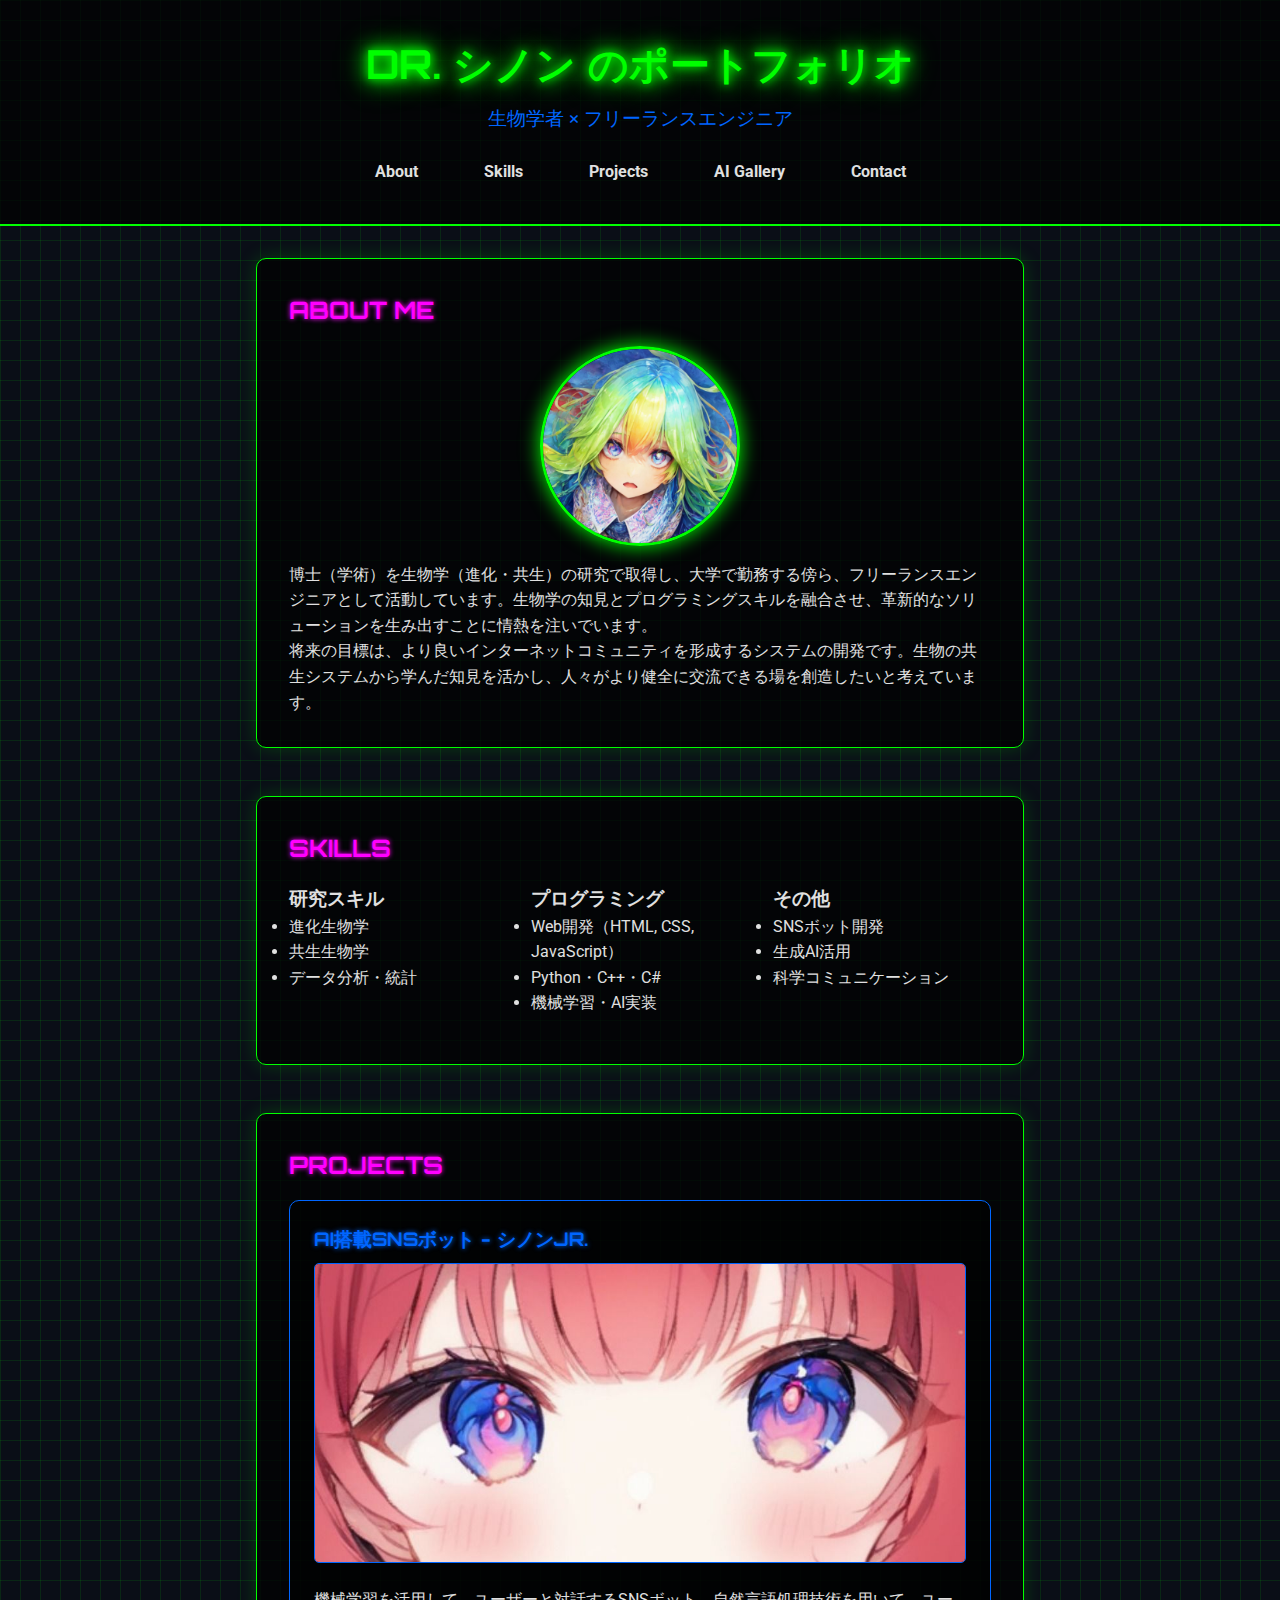
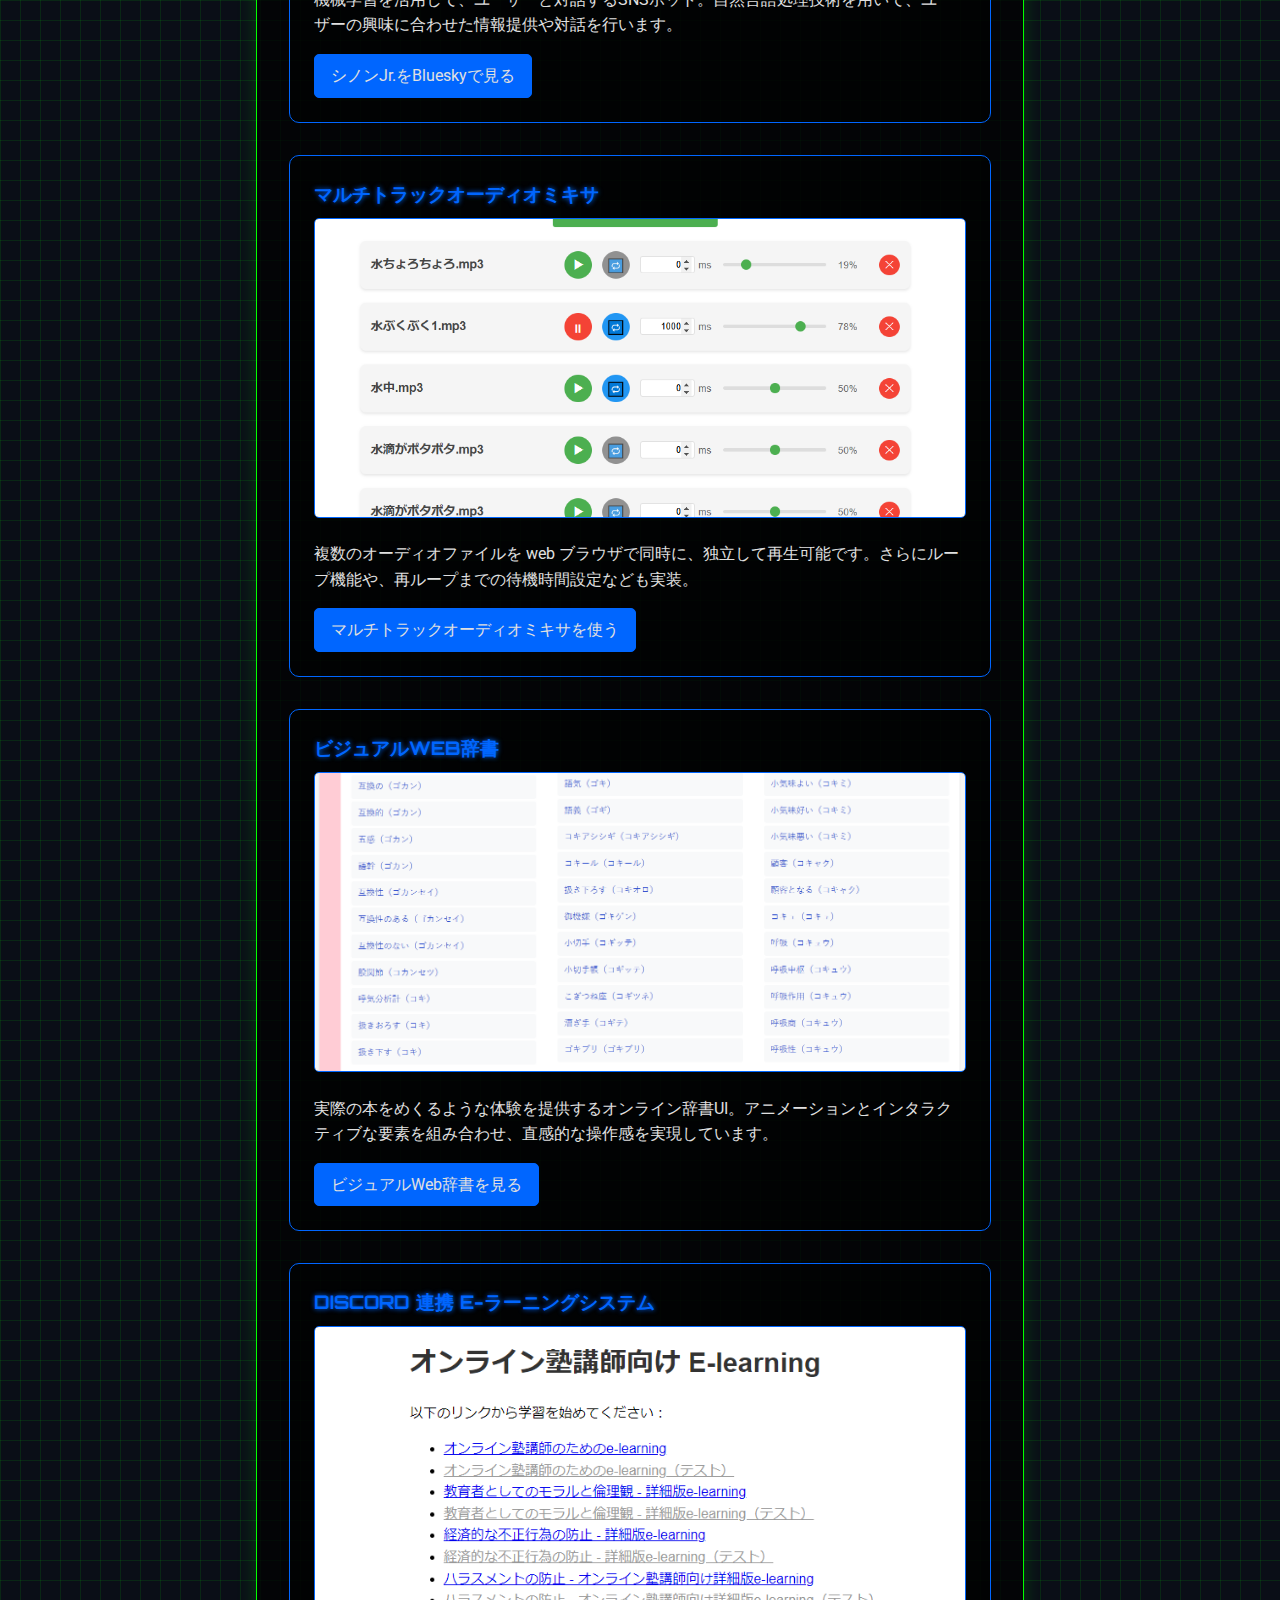
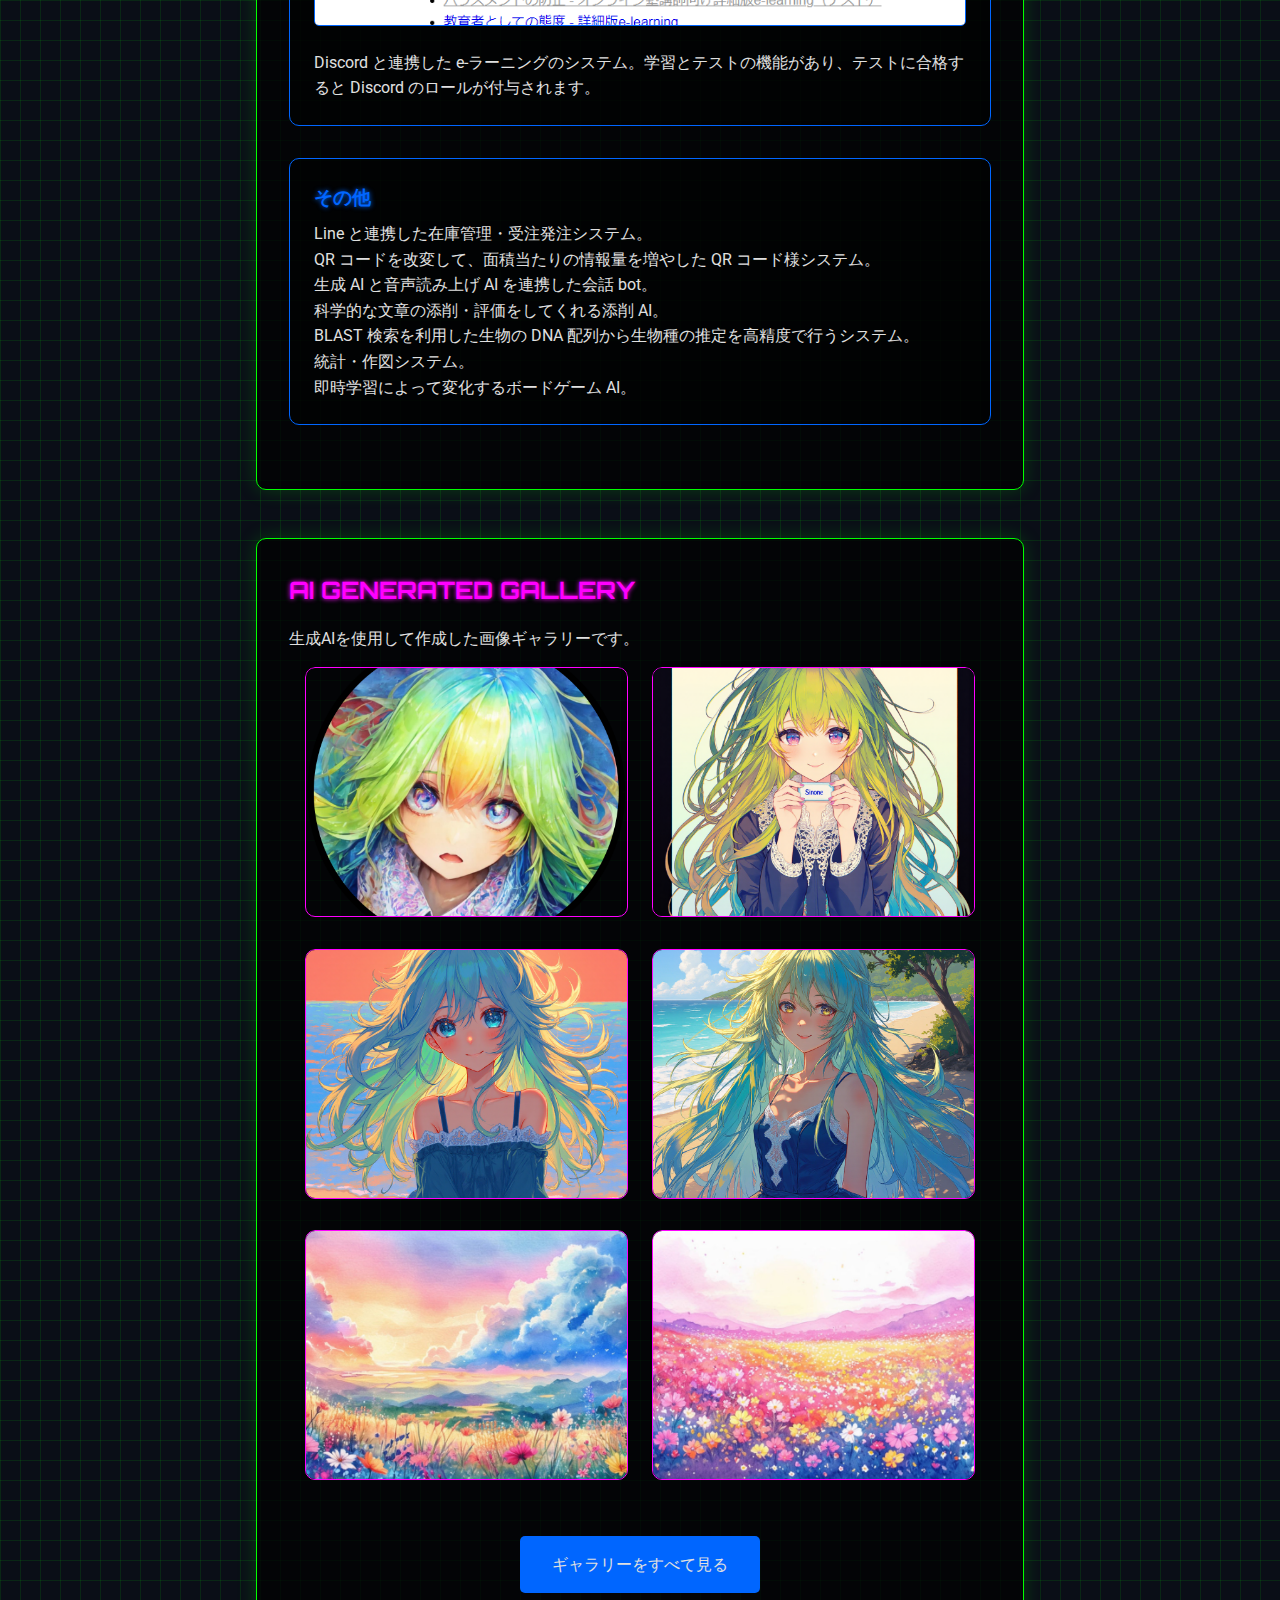
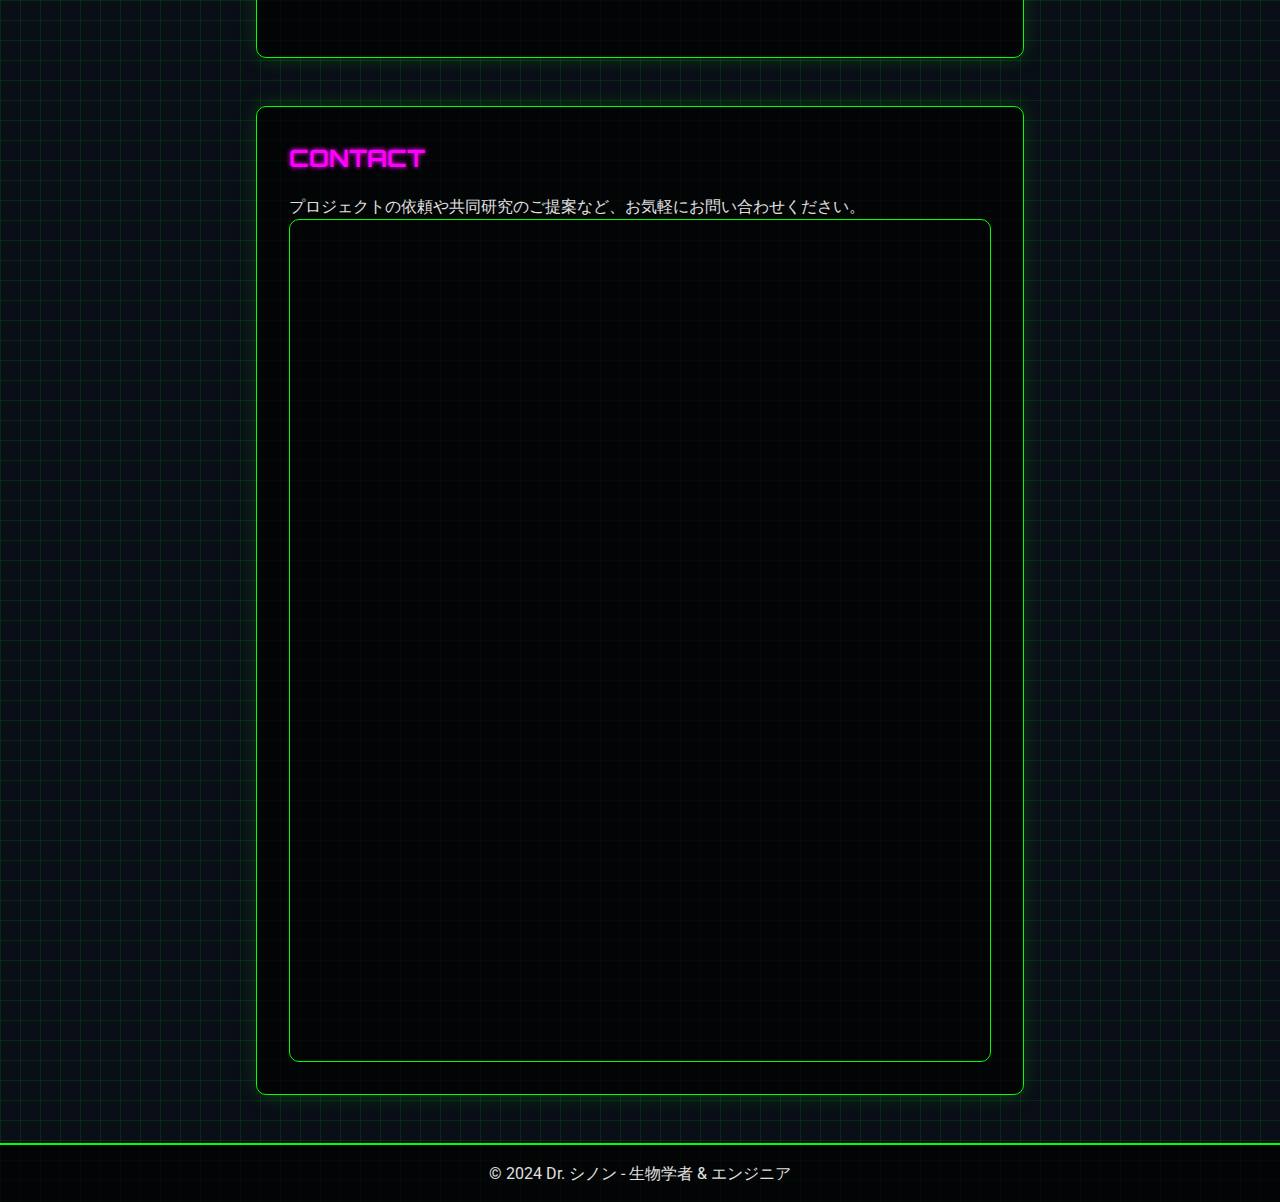
==== index.html @ cb5a3370 "renew" ====
<!DOCTYPE html>
<html lang="ja">
<head>
    <meta charset="UTF-8">
    <meta name="viewport" content="width=device-width, initial-scale=1.0">
    <title>ポートフォリオ</title>
    <link rel="stylesheet" href="styles.css">
    <link rel="stylesheet" href="gallery-styles.css">
</head>
<body>
    <!-- 言語切替ボタン -->
    <!-- <div class="language-switch">
        <button onclick="switchLanguage('ja')">日本語</button>
        <button onclick="switchLanguage('en')">English</button>
    </div> -->

    <div id="content">
        <!-- コンテンツはJavaScriptで動的に挿入されます -->
        Loading...
    </div>

    <script src="config.js"></script>
    <script src="template.js"></script>
    <script src="modal.js"></script>
    <script src="main.js"></script>
</body>
</html>
---- styles.css ----
@import url('https://fonts.googleapis.com/css2?family=Orbitron:wght@400;700&family=Roboto:wght@400;700&display=swap');

:root {
    --color-bg: #0a0e17;
    --color-primary: #00ff00;
    --color-secondary: #0066ff;
    --color-accent: #ff00ff;
    --color-hover: #ff6b6b;
    --color-text: #e0e0e0;
}

* {
    margin: 0;
    padding: 0;
    box-sizing: border-box;
}

body {
    font-family: 'Roboto', sans-serif;
    background-color: var(--color-bg);
    background-image: 
        linear-gradient(rgba(0, 255, 0, 0.1) 1px, transparent 1px),
        linear-gradient(90deg, rgba(0, 255, 0, 0.1) 1px, transparent 1px);
    background-size: 20px 20px;
    color: var(--color-text);
    line-height: 1.6;
}

header {
    background-color: rgba(0, 0, 0, 0.7);
    padding: 2rem 1rem;
    text-align: center;
    border-bottom: 2px solid var(--color-primary);
}

h1, h2, h3 {
    font-family: 'Orbitron', sans-serif;
    text-transform: uppercase;
}

h1 {
    font-size: 2.5rem;
    margin-bottom: 0.5rem;
    color: var(--color-primary);
    text-shadow: 0 0 10px var(--color-primary),
                 0 0 20px var(--color-primary),
                 0 0 30px var(--color-primary);
}

.subtitle {
    font-size: 1.2rem;
    margin-bottom: 1rem;
    color: var(--color-secondary);
}

nav ul {
    list-style-type: none;
    display: flex;
    justify-content: center;
    flex-wrap: wrap;
}

nav ul li {
    margin: 0.5rem 1rem;
}

nav ul li a {
    color: var(--color-text);
    text-decoration: none;
    font-weight: bold;
    transition: all 0.3s ease;
    padding: 0.5rem 1rem;
    border: 1px solid transparent;
}

nav ul li a:hover {
    color: var(--color-primary);
    border-color: var(--color-primary);
    box-shadow: 0 0 10px var(--color-primary);
}

main {
    max-width: 800px;
    margin: 2rem auto;
    padding: 0 1rem;
}

section {
    margin-bottom: 3rem;
    background-color: rgba(0, 0, 0, 0.7);
    padding: 2rem;
    border-radius: 10px;
    box-shadow: 0 0 20px rgba(0, 255, 0, 0.2);
    border: 1px solid var(--color-primary);
}

h2 {
    color: var(--color-accent);
    margin-bottom: 1rem;
    text-shadow: 0 0 5px var(--color-accent);
}

.profile-image {
    width: 200px;
    height: 200px;
    object-fit: cover;
    border-radius: 50%;
    margin: 0 auto 1rem;
    display: block;
    border: 3px solid var(--color-primary);
    box-shadow: 0 0 20px var(--color-primary);
}

.skills-container {
    display: flex;
    justify-content: space-between;
    flex-wrap: wrap;
}

.skill-category {
    flex-basis: calc(33.333% - 1rem);
    margin-bottom: 1rem;
}

.project {
    margin-bottom: 2rem;
    background-color: rgba(0, 0, 0, 0.5);
    padding: 1.5rem;
    border-radius: 10px;
    transition: all 0.3s ease;
    border: 1px solid var(--color-secondary);
}

.project:hover {
    transform: translateY(-5px);
    box-shadow: 0 5px 15px rgba(0, 102, 255, 0.3);
}

.project-image {
    width: 100%;
    max-height: 300px;
    object-fit: cover;
    border-radius: 5px;
    margin-bottom: 1rem;
    border: 1px solid var(--color-secondary);
}

.project h3 {
    color: var(--color-secondary);
    margin-bottom: 0.5rem;
    text-shadow: 0 0 5px var(--color-secondary);
}

.project-link {
    display: inline-block;
    margin-top: 1rem;
    padding: 0.5rem 1rem;
    background-color: var(--color-secondary);
    color: var(--color-text);
    text-decoration: none;
    border-radius: 5px;
    transition: all 0.3s ease;
    border: 1px solid var(--color-secondary);
}

.project-link:hover {
    background-color: transparent;
    color: var(--color-secondary);
    box-shadow: 0 0 10px var(--color-secondary);
}

.gallery {
    display: grid;
    grid-template-columns: repeat(auto-fit, minmax(200px, 1fr));
    gap: 1rem;
}

.gallery img {
    width: 100%;
    height: 200px;
    object-fit: cover;
    border-radius: 5px;
    border: 1px solid var(--color-accent);
    transition: all 0.3s ease;
}

.gallery img:hover {
    transform: scale(1.05);
    box-shadow: 0 0 15px var(--color-accent);
}

input, textarea {
    margin-bottom: 1rem;
    padding: 0.5rem;
    background-color: rgba(255, 255, 255, 0.1);
    border: 1px solid var(--color-primary);
    border-radius: 5px;
    color: var(--color-text);
}

button {
    background-color: var(--color-primary);
    color: var(--color-bg);
    padding: 0.5rem 1rem;
    border: none;
    border-radius: 5px;
    cursor: pointer;
    transition: all 0.3s ease;
    font-weight: bold;
}

button:hover {
    background-color: transparent;
    color: var(--color-primary);
    box-shadow: 0 0 10px var(--color-primary);
    border: 1px solid var(--color-primary);
}

footer {
    text-align: center;
    padding: 1rem;
    background-color: rgba(0, 0, 0, 0.7);
    border-top: 2px solid var(--color-primary);
}

@media (max-width: 768px) {
    .skills-container {
        flex-direction: column;
    }

    .skill-category {
        flex-basis: 100%;
    }
}

.google-form-container {
    position: relative;
    width: 100%;
    height: 0;
    padding-bottom: 120%;
    overflow: hidden;
}

.google-form-container iframe {
    position: absolute;
    top: 0;
    left: 0;
    width: 100%;
    height: 100%;
    border: 1px solid var(--color-primary);
    border-radius: 10px;
}

@media (max-width: 640px) {
    .google-form-container {
        padding-bottom: 150%;
    }
}
---- gallery-styles.css ----
/* モーダル関連のスタイル */
.modal {
    display: none;
    position: fixed;
    top: 0;
    left: 0;
    width: 100%;
    height: 100%;
    background-color: rgba(0, 0, 0, 0.9);
    z-index: 1000;
    overflow: auto;
}

.modal-content {
    position: relative;
    margin: auto;
    padding: 20px;
    max-width: 90%;
    max-height: 90vh;
    text-align: center;
}

.modal img {
    max-width: 100%;
    max-height: 80vh;
    object-fit: contain;
    border: 2px solid var(--color-primary);
    box-shadow: 0 0 20px var(--color-primary);
}

.close-modal {
    position: absolute;
    top: 15px;
    right: 35px;
    color: var(--color-text);
    font-size: 40px;
    font-weight: bold;
    cursor: pointer;
}

.download-btn {
    display: inline-block;
    margin-top: 1rem;
    padding: 0.5rem 1rem;
    background-color: var(--color-primary);
    color: var(--color-bg);
    text-decoration: none;
    border-radius: 5px;
    cursor: pointer;
    transition: all 0.3s ease;
}

.download-btn:hover {
    background-color: transparent;
    color: var(--color-primary);
    box-shadow: 0 0 10px var(--color-primary);
    border: 1px solid var(--color-primary);
}

/* ギャラリーグリッドの改善 */
.gallery {
    display: grid;
    grid-template-columns: repeat(auto-fill, minmax(250px, 1fr));
    gap: 1.5rem;
    padding: 1rem;
}

.gallery-item {
    position: relative;
    cursor: pointer;
    overflow: hidden;
    border-radius: 10px;
    transition: all 0.3s ease;
}

.gallery-item img {
    width: 100%;
    height: 250px;
    object-fit: cover;
    border-radius: 10px;
    transition: transform 0.3s ease;
}

.gallery-item:hover img {
    transform: scale(1.05);
}

.gallery-item .overlay {
    position: absolute;
    bottom: 0;
    left: 0;
    right: 0;
    background: rgba(0, 0, 0, 0.7);
    padding: 1rem;
    opacity: 0;
    transition: opacity 0.3s ease;
}

.gallery-item:hover .overlay {
    opacity: 1;
}

.view-all-btn {
    display: block;
    width: fit-content;
    margin: 2rem auto;
    padding: 1rem 2rem;
    background-color: var(--color-secondary);
    color: var(--color-text);
    text-decoration: none;
    border-radius: 5px;
    transition: all 0.3s ease;
}

.view-all-btn:hover {
    background-color: transparent;
    color: var(--color-secondary);
    box-shadow: 0 0 10px var(--color-secondary);
    border: 1px solid var(--color-secondary);
}
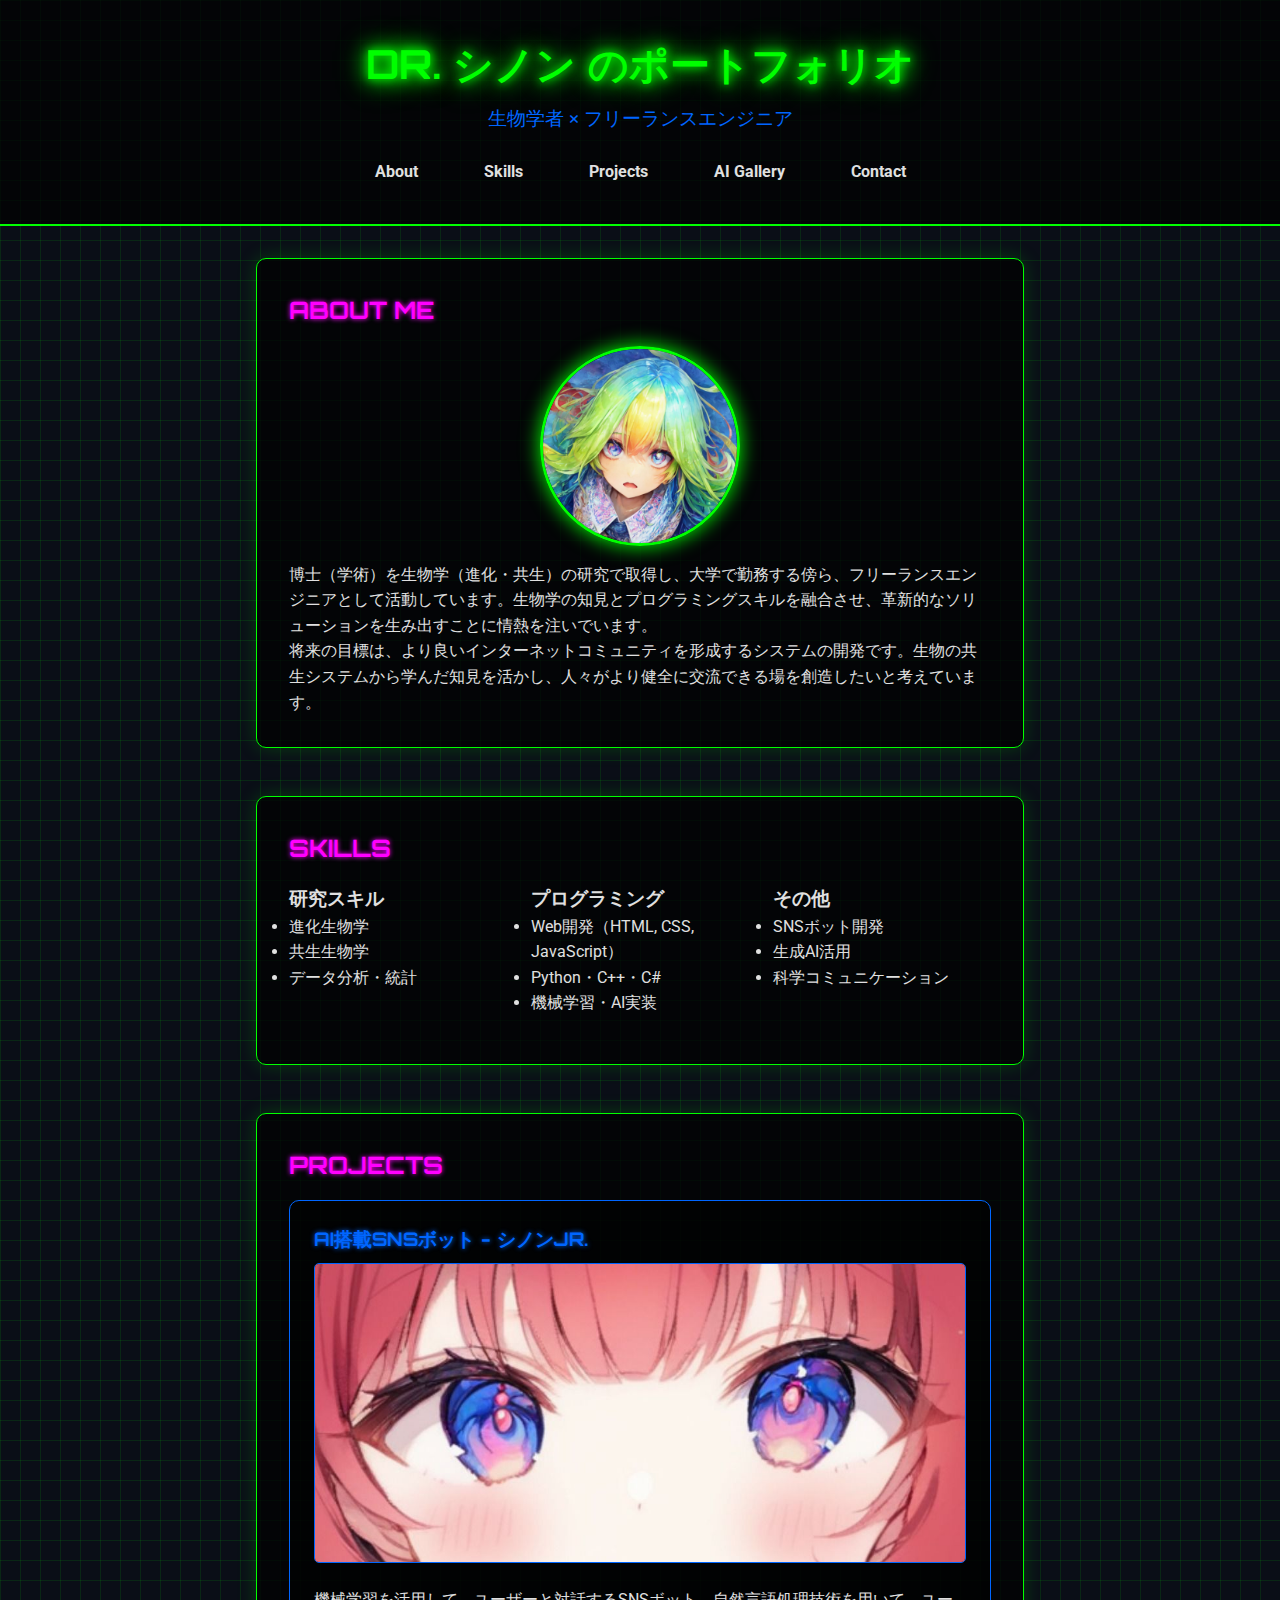
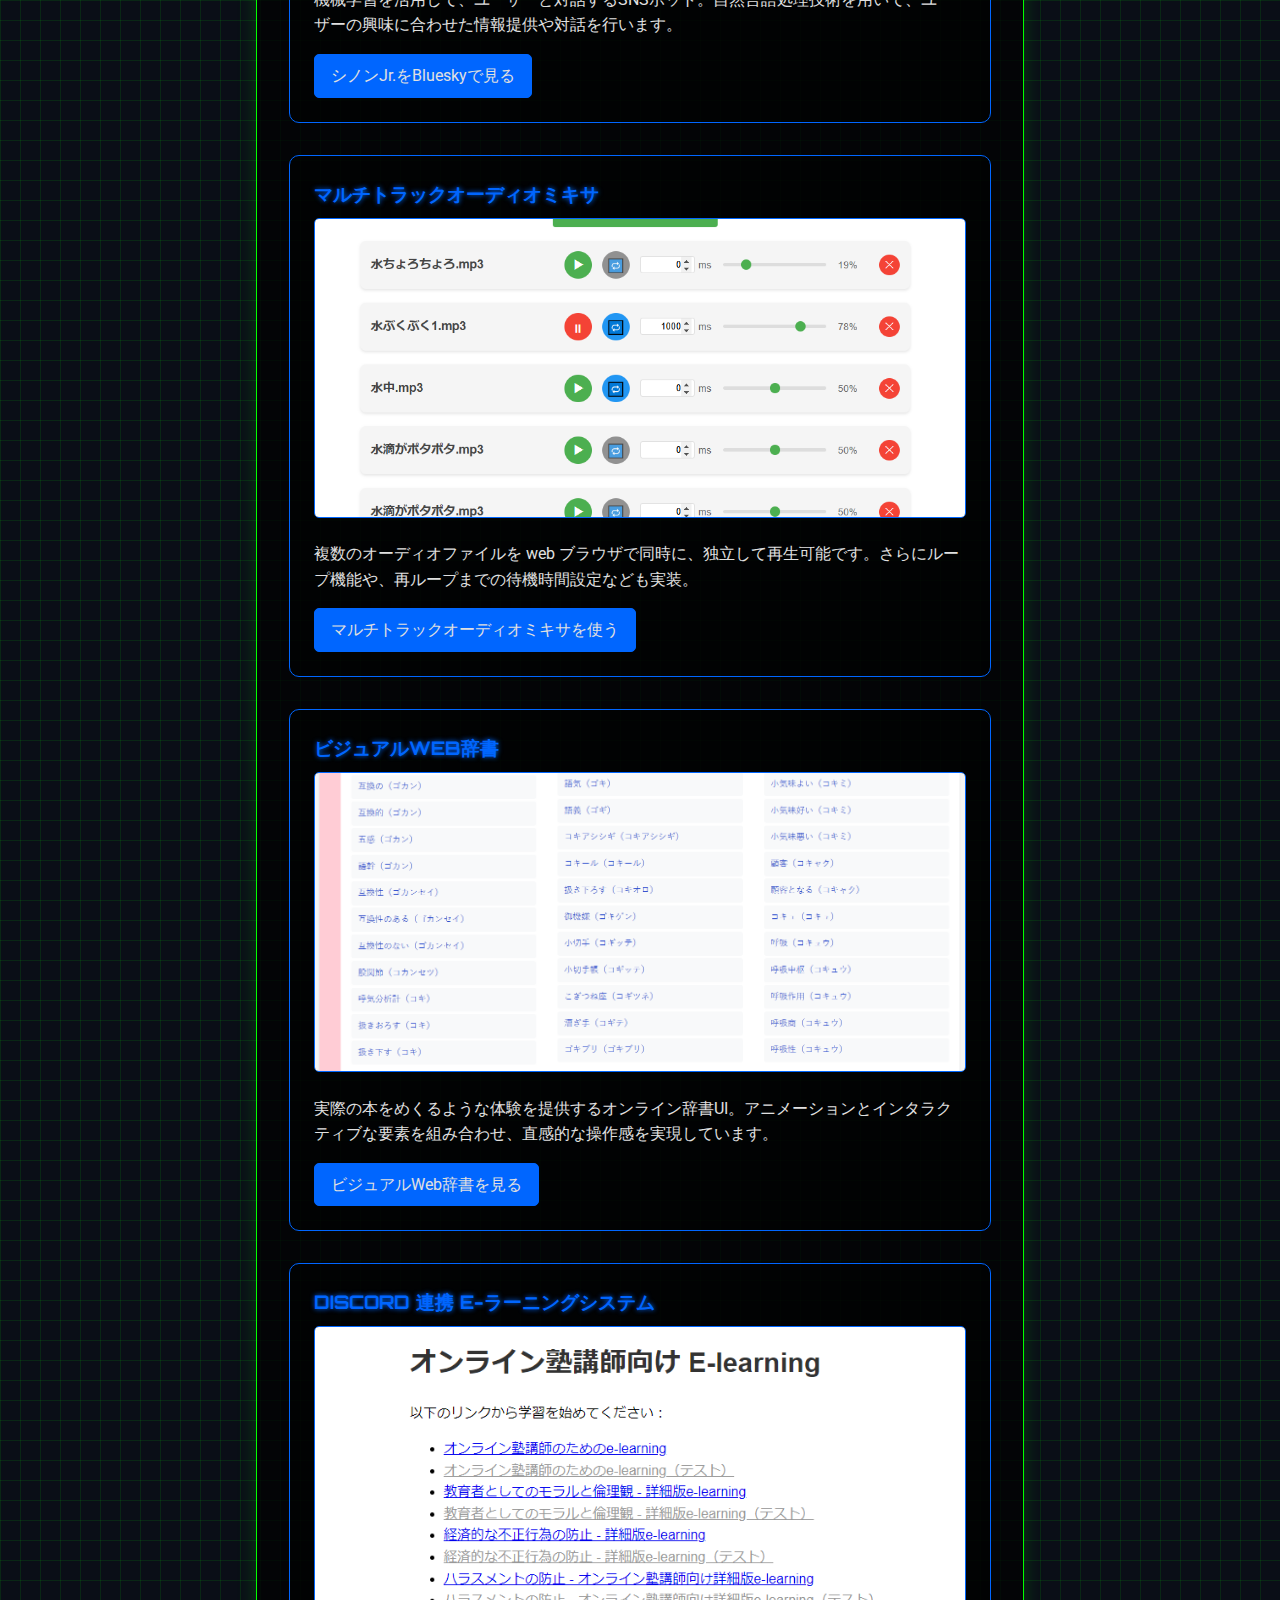
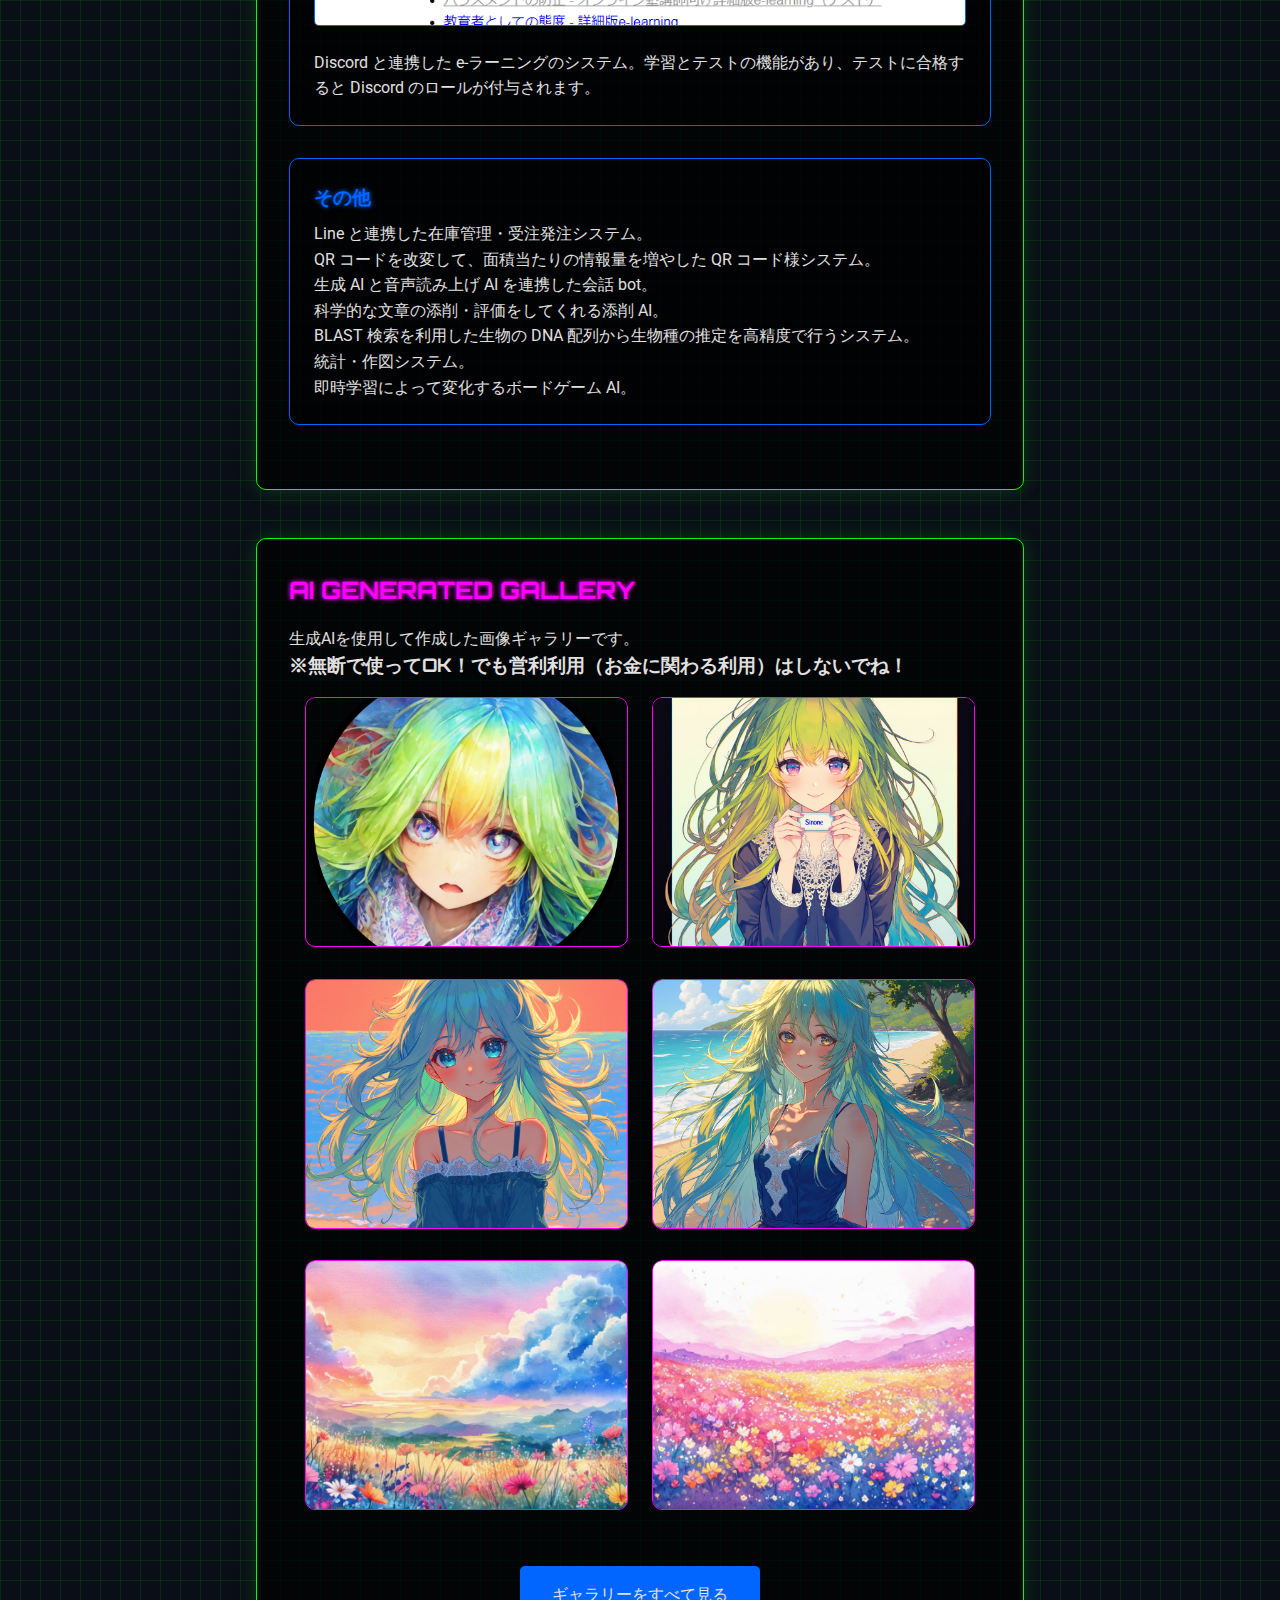
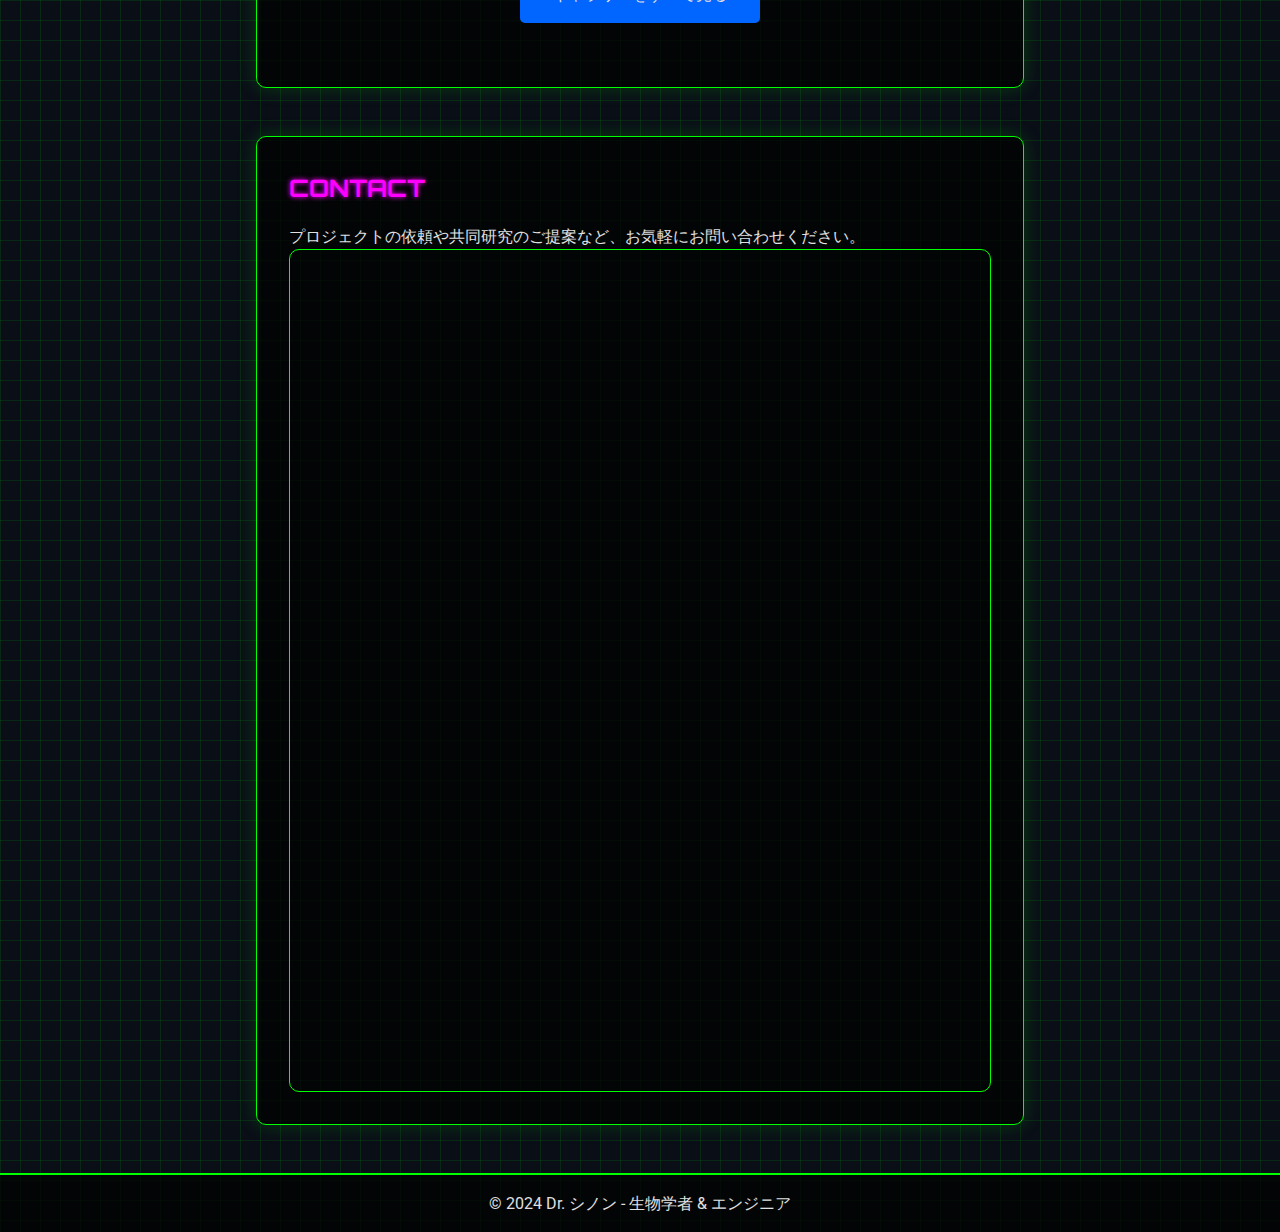
==== commit 5544de6b: "seo" ====
--- a/index.html
+++ b/index.html
@@ -3,6 +3,9 @@
 <head>
     <meta charset="UTF-8">
     <meta name="viewport" content="width=device-width, initial-scale=1.0">
+    <meta name="description" content="ポートフォリオサイト。これまでの実績やプロジェクトを紹介しています。">
+    <meta name="keywords" content="ポートフォリオ, 実績, プロジェクト, ウェブ開発, デザイン">
+    <meta name="author" content="sinone">
     <title>ポートフォリオ</title>
     <link rel="stylesheet" href="styles.css">
     <link rel="stylesheet" href="gallery-styles.css">
@@ -23,5 +26,23 @@
     <script src="template.js"></script>
     <script src="modal.js"></script>
     <script src="main.js"></script>
+    <script type="application/ld+json">
+        {
+          "@context": "https://schema.org",
+          "@type": "Person",
+          "name": "sinone",
+          "url": "https://sinone-0801.github.io/sinone-portfolio/",
+          "sameAs": [
+            "https://x.com/happy_sinone",
+            "https://bsky.app/profile/sinone.bsky.social",
+            "https://bsky.app/profile/sinone-jr.bsky.social",
+            "https://github.com/sinone-0801",
+            "https://sinone-0801.github.io/visual-web-dictionary/dictionary.html",
+            "https://sinone-0801.github.io/multi_track_player/"
+          ],
+          "jobTitle": "Web Developer",
+          "description": "ポートフォリオサイト。これまでの実績やプロジェクトを紹介しています。"
+        }
+    </script>
 </body>
 </html>--- a/gallery-styles.css
+++ b/gallery-styles.css
@@ -117,4 +117,46 @@
     color: var(--color-secondary);
     box-shadow: 0 0 10px var(--color-secondary);
     border: 1px solid var(--color-secondary);
+}
+
+/* ローディングプレースホルダー */
+.loading-placeholder {
+    position: absolute;
+    top: 0;
+    left: 0;
+    width: 100%;
+    height: 100%;
+    background: linear-gradient(90deg, #1a1a1a 25%, #2a2a2a 50%, #1a1a1a 75%);
+    background-size: 200% 100%;
+    animation: loading 1.5s infinite;
+}
+
+@keyframes loading {
+    0% { background-position: 200% 0; }
+    100% { background-position: -200% 0; }
+}
+
+/* 無限スクロール用のセンチネル */
+#sentinel {
+    width: 100%;
+    height: 20px;
+    margin-bottom: 20px;
+}
+
+/* スクロールバーのカスタマイズ */
+::-webkit-scrollbar {
+    width: 10px;
+}
+
+::-webkit-scrollbar-track {
+    background: var(--color-bg);
+}
+
+::-webkit-scrollbar-thumb {
+    background: var(--color-primary);
+    border-radius: 5px;
+}
+
+::-webkit-scrollbar-thumb:hover {
+    background: var(--color-hover);
 }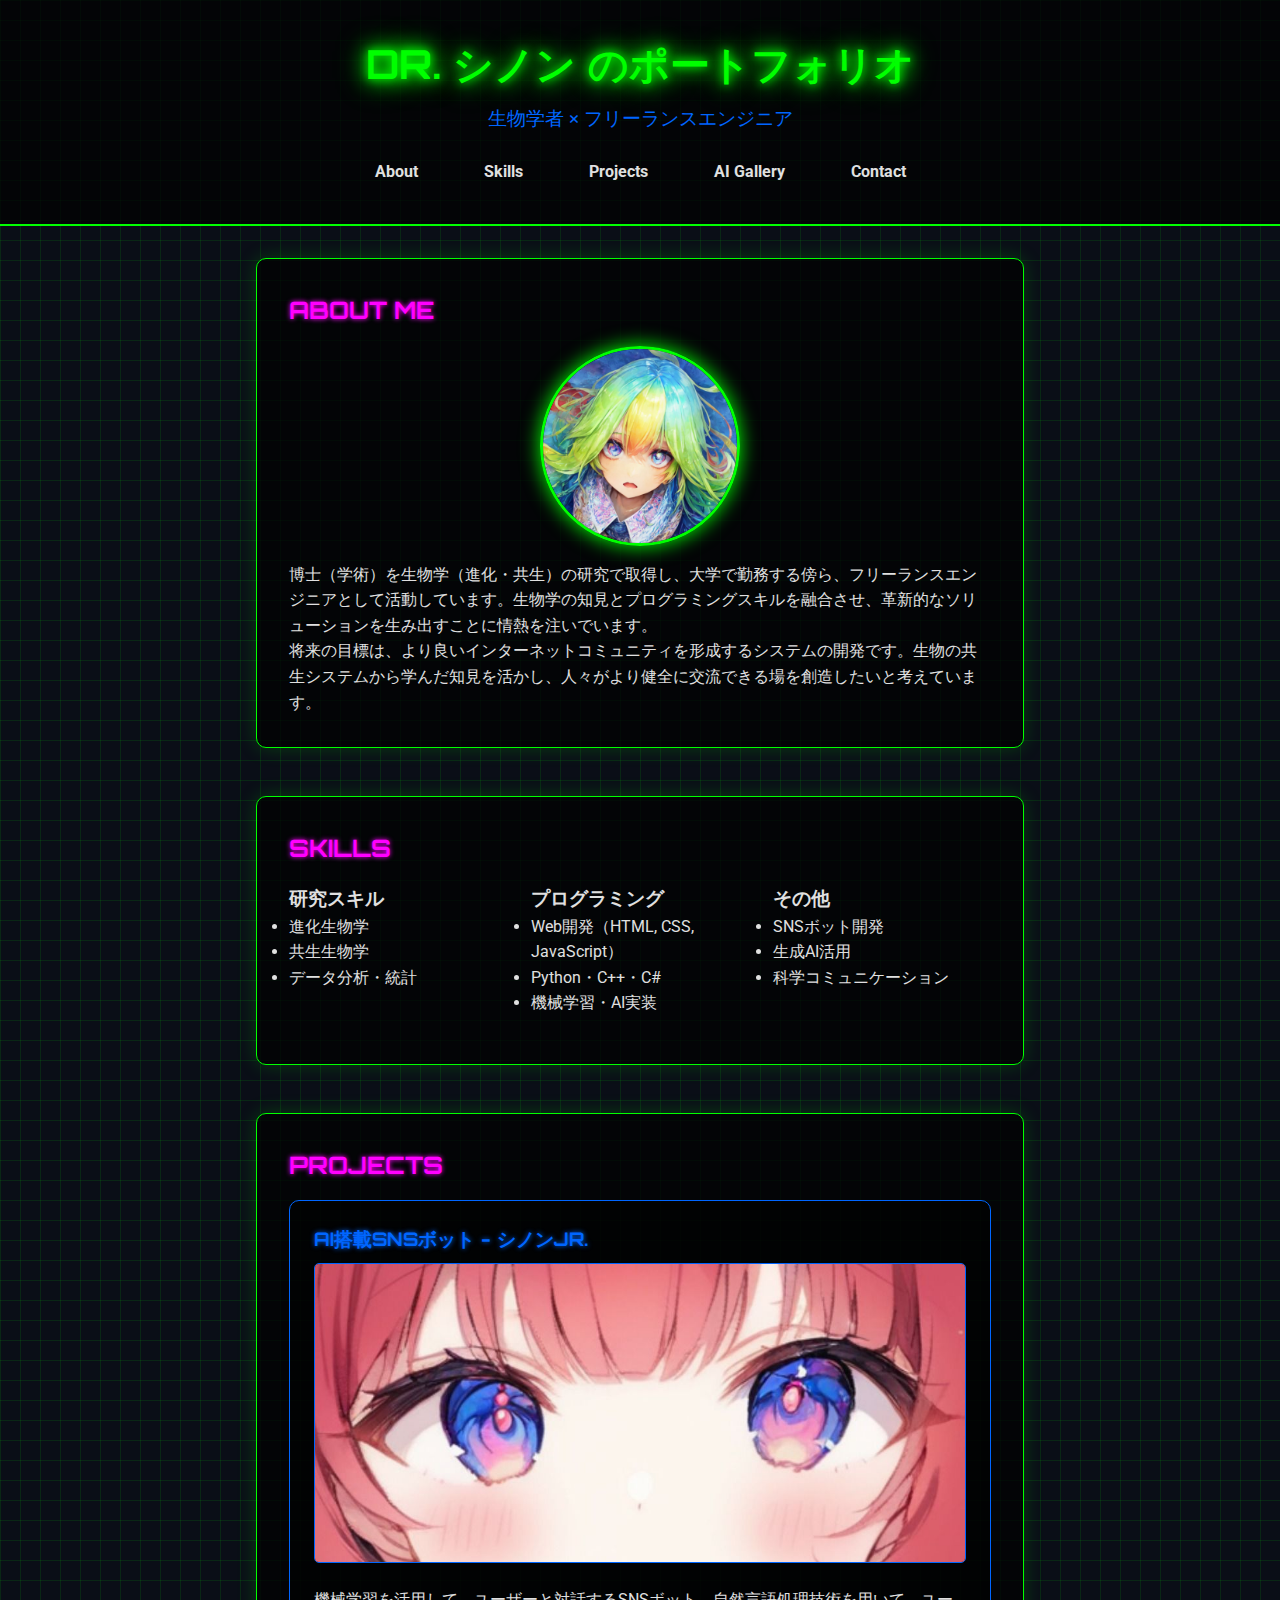
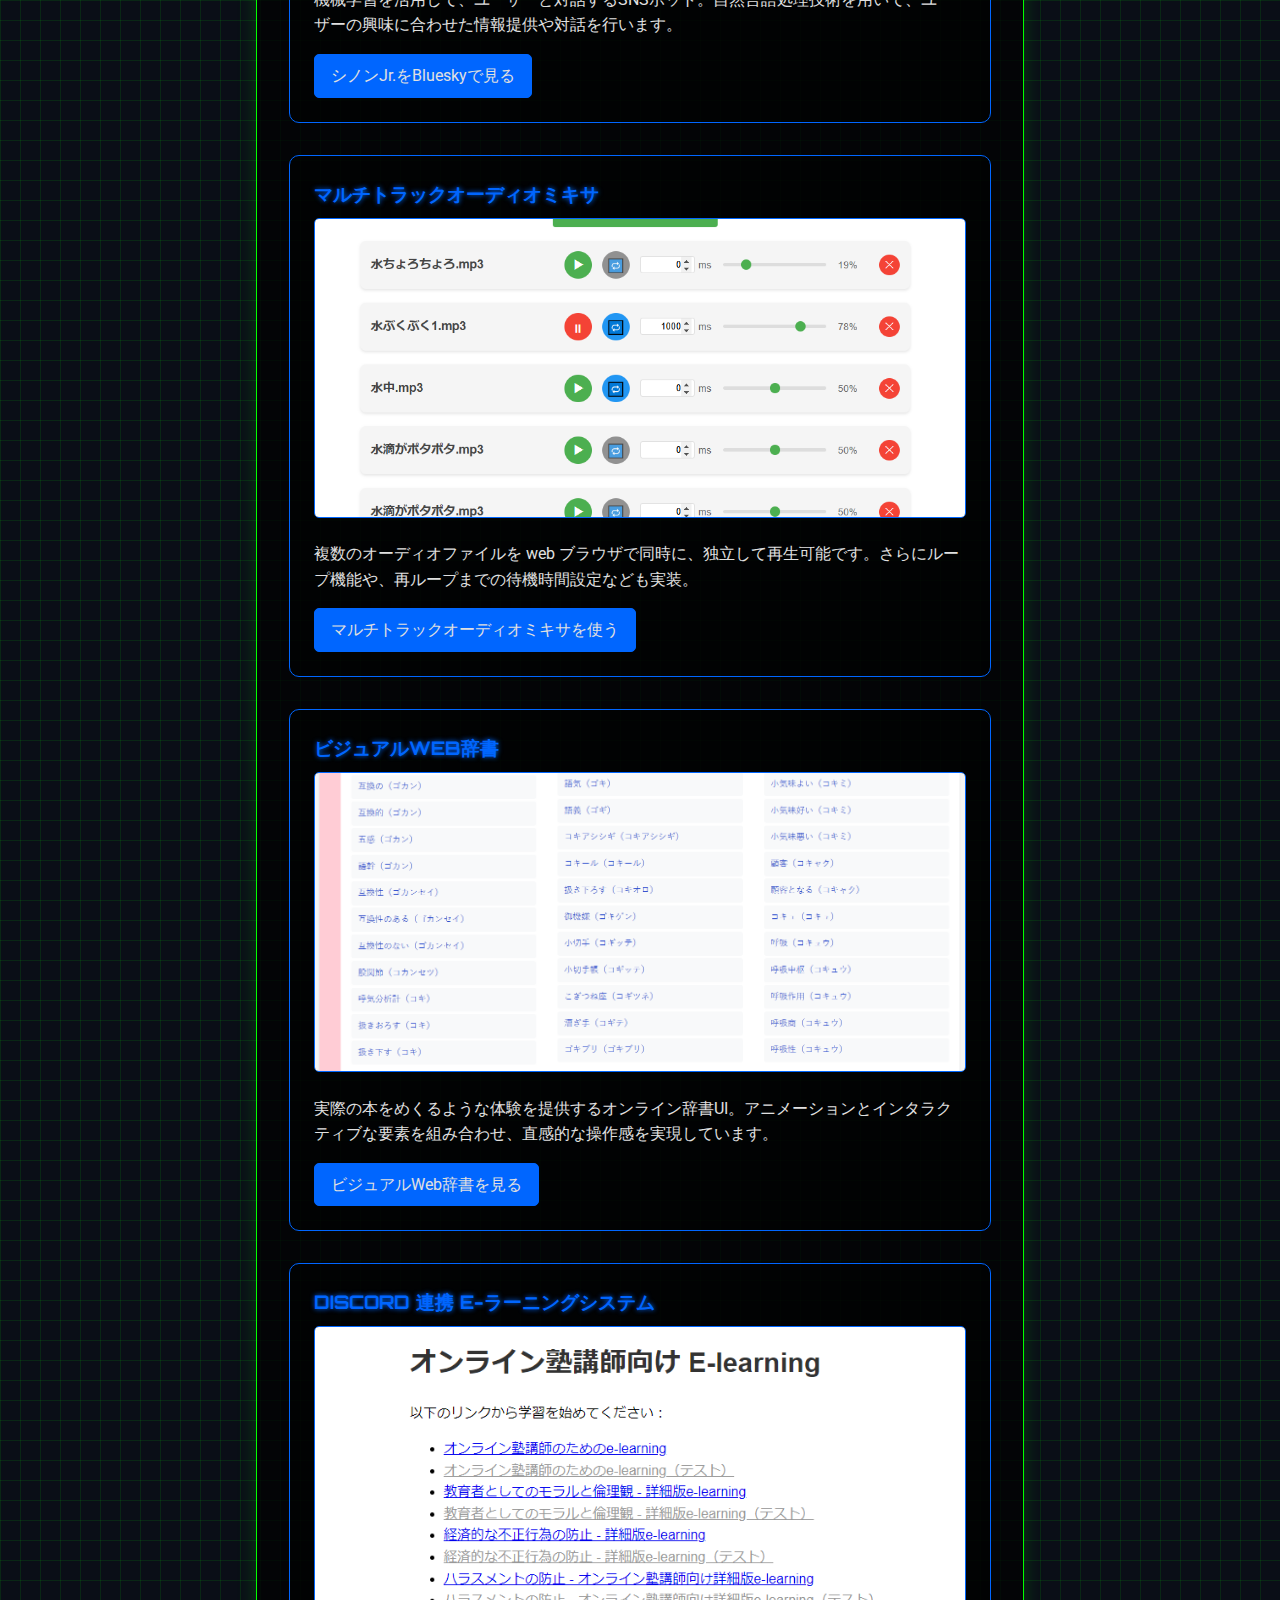
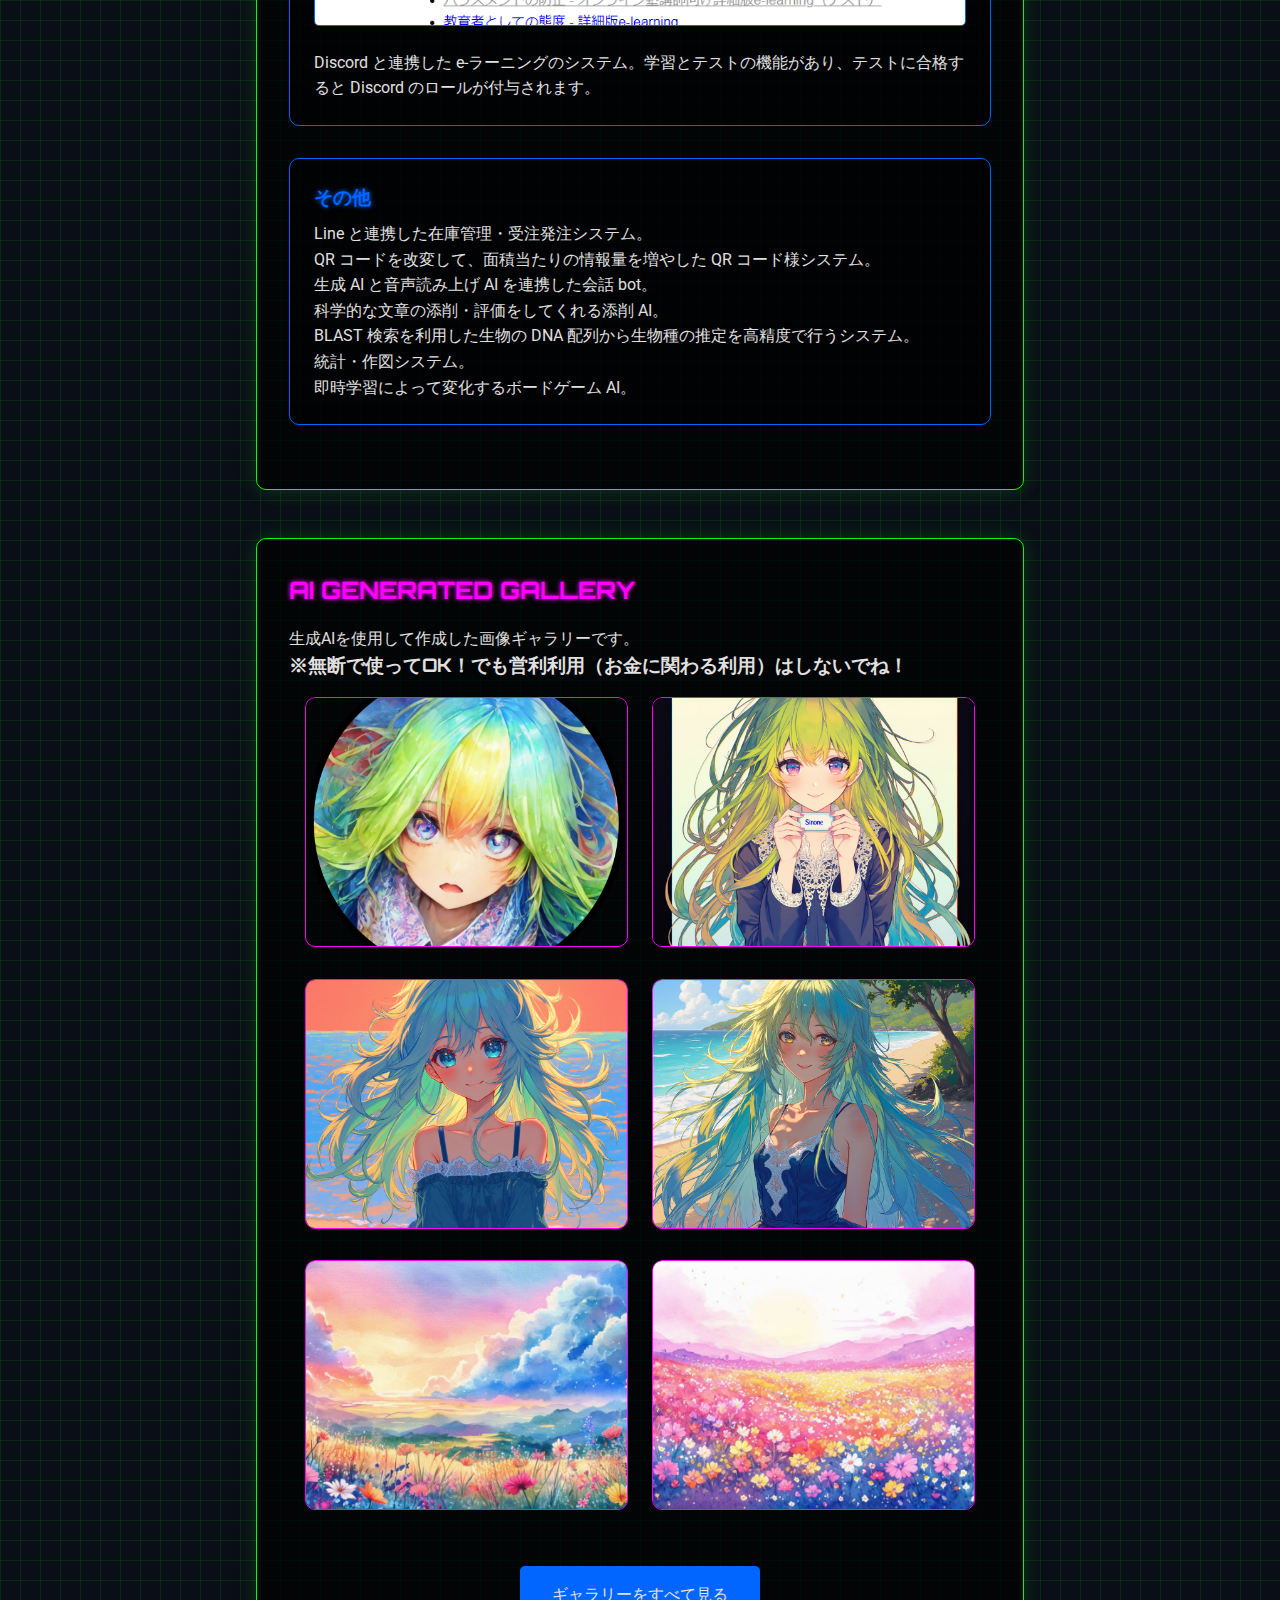
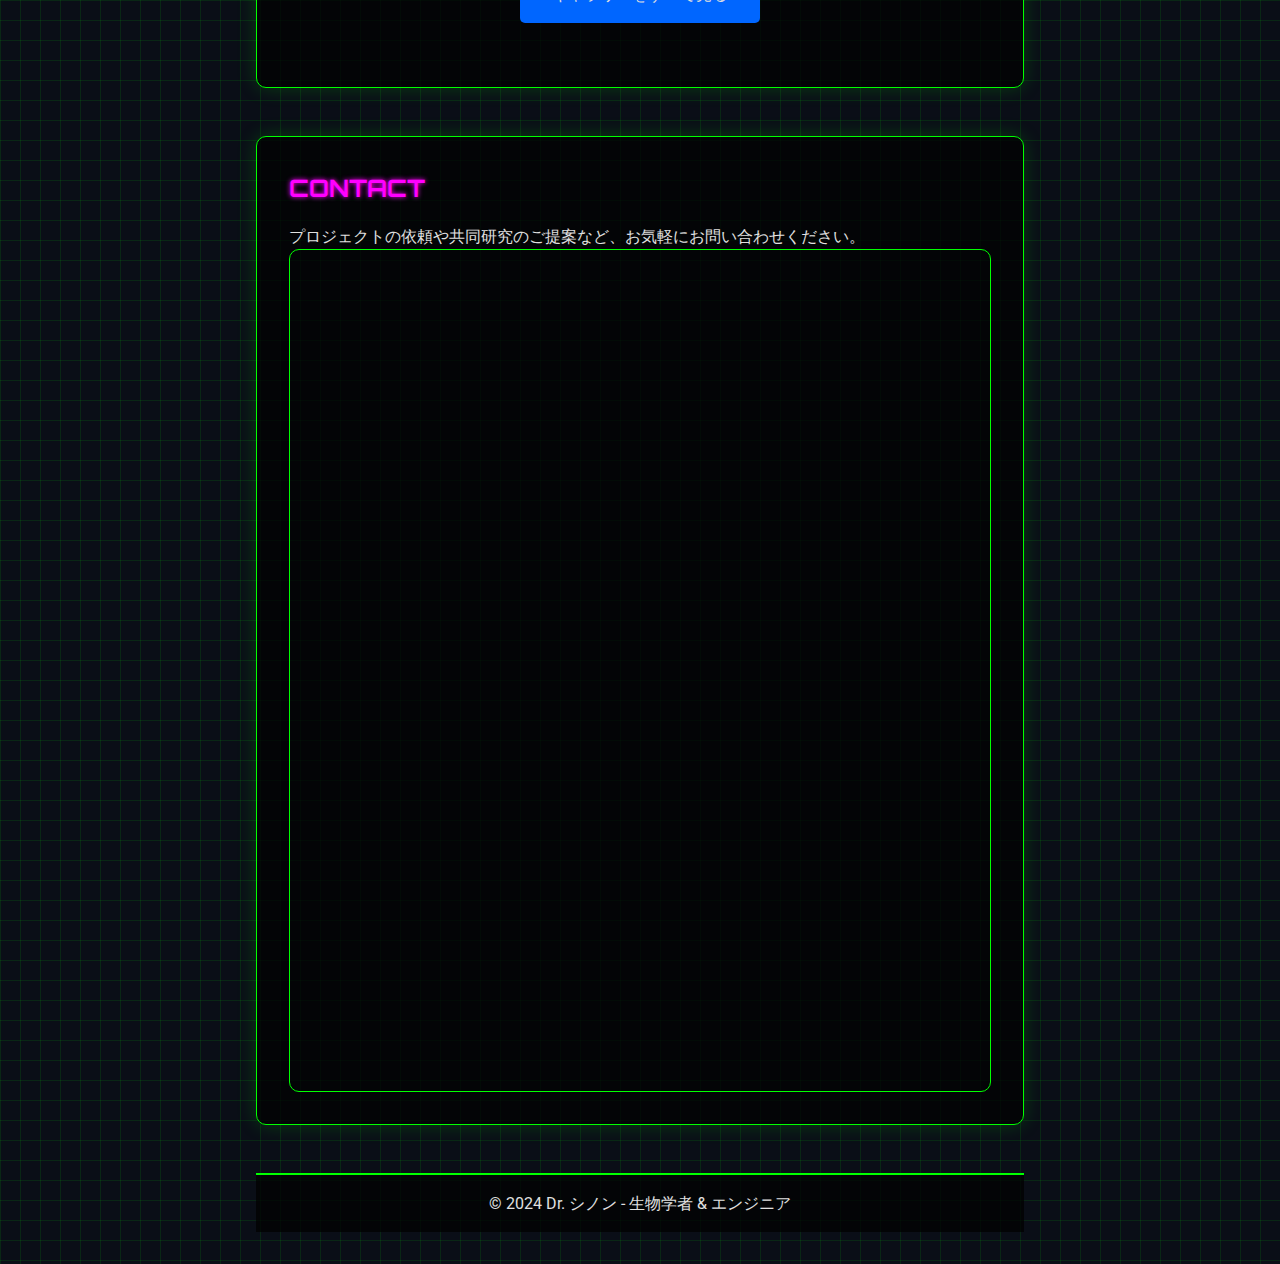
==== commit 116e310d: "seo" ====
--- a/index.html
+++ b/index.html
@@ -3,46 +3,272 @@
 <head>
     <meta charset="UTF-8">
     <meta name="viewport" content="width=device-width, initial-scale=1.0">
-    <meta name="description" content="ポートフォリオサイト。これまでの実績やプロジェクトを紹介しています。">
-    <meta name="keywords" content="ポートフォリオ, 実績, プロジェクト, ウェブ開発, デザイン">
-    <meta name="author" content="sinone">
-    <title>ポートフォリオ</title>
+    
+    <!-- Primary Meta Tags -->
+    <title>Dr. シノン のポートフォリオ | 生物学者 × フリーランスエンジニア</title>
+    <meta name="title" content="Dr. シノン のポートフォリオ | 生物学者 × フリーランスエンジニア">
+    <meta name="description" content="生物学の博士号を持つエンジニアのポートフォリオサイト。AI・機械学習を活用したWeb開発、SNSボット開発、研究支援システムの開発など、生物学とプログラミングを融合させた革新的なソリューションを提供しています。">
+    <meta name="keywords" content="ポートフォリオ, Web開発, AI開発, 機械学習, Python, JavaScript, 生物学, 進化学, 共生, SNSボット, シノン, 研究支援">
+    <meta name="author" content="Dr. シノン">
+
+    <!-- Open Graph / Facebook -->
+    <meta property="og:type" content="website">
+    <meta property="og:url" content="https://sinone-0801.github.io/sinone-portfolio/">
+    <meta property="og:title" content="Dr. シノン のポートフォリオ | 生物学者 × フリーランスエンジニア">
+    <meta property="og:description" content="生物学の博士号を持つエンジニアのポートフォリオサイト。AI・機械学習を活用したWeb開発、SNSボット開発、研究支援システムの開発など、生物学とプログラミングを融合させた革新的なソリューションを提供しています。">
+    <meta property="og:image" content="https://sinone-0801.github.io/sinone-portfolio/images/ogp.png">
+
+    <!-- Twitter -->
+    <meta property="twitter:card" content="summary_large_image">
+    <meta property="twitter:url" content="https://sinone-0801.github.io/sinone-portfolio/">
+    <meta property="twitter:title" content="Dr. シノン のポートフォリオ | 生物学者 × フリーランスエンジニア">
+    <meta property="twitter:description" content="生物学の博士号を持つエンジニアのポートフォリオサイト。AI・機械学習を活用したWeb開発、SNSボット開発、研究支援システムの開発など、生物学とプログラミングを融合させた革新的なソリューションを提供しています。">
+    <meta property="twitter:image" content="https://sinone-0801.github.io/sinone-portfolio/images/ogp.png">
+
+    <!-- Favicon -->
+    <link rel="icon" type="image/png" sizes="32x32" href="favicon-32x32.png">
+    <link rel="icon" type="image/png" sizes="16x16" href="favicon-16x16.png">
+    <link rel="apple-touch-icon" sizes="180x180" href="apple-touch-icon.png">
+    <link rel="manifest" href="site.webmanifest">
+    
+    <!-- Styles -->
     <link rel="stylesheet" href="styles.css">
     <link rel="stylesheet" href="gallery-styles.css">
+    
+    <!-- Canonical URL -->
+    <link rel="canonical" href="https://sinone-0801.github.io/sinone-portfolio/">
 </head>
 <body>
-    <!-- 言語切替ボタン -->
-    <!-- <div class="language-switch">
-        <button onclick="switchLanguage('ja')">日本語</button>
-        <button onclick="switchLanguage('en')">English</button>
-    </div> -->
-
     <div id="content">
-        <!-- コンテンツはJavaScriptで動的に挿入されます -->
-        Loading...
-    </div>
-
+        <header>
+            <h1><span class="dynamic-name">Dr. シノン</span> のポートフォリオ</h1>
+            <p class="subtitle">生物学者 × フリーランスエンジニア</p>
+            <nav>
+                <ul>
+                    <li><a href="#about">About</a></li>
+                    <li><a href="#skills">Skills</a></li>
+                    <li><a href="#projects">Projects</a></li>
+                    <li><a href="#ai-gallery">AI Gallery</a></li>
+                    <li><a href="#contact">Contact</a></li>
+                </ul>
+            </nav>
+        </header>
+        <main>
+            <section id="about">
+                <h2>About Me</h2>
+                <img src="images/sinone_icon.jpg" alt="AI生成によるシノンの肖像画" class="profile-image dynamic-image">
+                <p>博士（学術）を生物学（進化・共生）の研究で取得し、大学で勤務する傍ら、フリーランスエンジニアとして活動しています。生物学の知見とプログラミングスキルを融合させ、革新的なソリューションを生み出すことに情熱を注いでいます。</p>
+                <p>将来の目標は、より良いインターネットコミュニティを形成するシステムの開発です。生物の共生システムから学んだ知見を活かし、人々がより健全に交流できる場を創造したいと考えています。</p>
+            </section>
+            <section id="skills">
+                <h2>Skills</h2>
+                <div class="skills-container">
+                    <div class="skill-category">
+                        <h3>研究スキル</h3>
+                        <ul>
+                            <li>進化生物学</li>
+                            <li>共生生物学</li>
+                            <li>データ分析・統計</li>
+                        </ul>
+                    </div>
+                    <div class="skill-category">
+                        <h3>プログラミング</h3>
+                        <ul>
+                            <li>Web開発（HTML, CSS, JavaScript）</li>
+                            <li>Python・C++・C#</li>
+                            <li>機械学習・AI実装</li>
+                        </ul>
+                    </div>
+                    <div class="skill-category">
+                        <h3>その他</h3>
+                        <ul>
+                            <li>SNSボット開発</li>
+                            <li>生成AI活用</li>
+                            <li>科学コミュニケーション</li>
+                        </ul>
+                    </div>
+                </div>
+            </section>
+            <section id="projects">
+                <h2>Projects</h2>
+                <div class="project">
+                    <h3>AI搭載SNSボット - シノンJr.</h3>
+                    <img src="sinone_jr_icon.jpg" alt="AI搭載SNSボットのイメージ" class="project-image">
+                    <p>機械学習を活用して、ユーザーと対話するSNSボット。自然言語処理技術を用いて、ユーザーの興味に合わせた情報提供や対話を行います。</p>
+                    <a href="https://bsky.app/profile/sinone-jr.bsky.social" target="_blank" class="project-link">シノンJr.をBlueskyで見る</a>
+                </div>
+                <div class="project">
+                    <h3>マルチトラックオーディオミキサ</h3>
+                    <img src="multi-track-player.png" alt="オーディオミキサのインターフェース" class="project-image">
+                    <p>複数のオーディオファイルを web ブラウザで同時に、独立して再生可能です。さらにループ機能や、再ループまでの待機時間設定なども実装。</p>
+                    <a href="https://sinone-0801.github.io/multi_track_player/" target="_blank" class="project-link">マルチトラックオーディオミキサを使う</a>
+                </div>
+                <div class="project">
+                    <h3>ビジュアルWeb辞書</h3>
+                    <img src="dictionary-ui.png" alt="ぱらぱらめくれるオンライン辞書のインターフェース" class="project-image">
+                    <p>実際の本をめくるような体験を提供するオンライン辞書UI。アニメーションとインタラクティブな要素を組み合わせ、直感的な操作感を実現しています。</p>
+                    <a href="https://sinone-0801.github.io/visual-web-dictionary/" target="_blank" class="project-link">ビジュアルWeb辞書を見る</a>
+                </div>
+                <div class="project">
+                    <h3>Discord 連携 e-ラーニングシステム</h3>
+                    <img src="e-learning.png" alt="Discord連携Eラーニングシステムのインターフェース" class="project-image">
+                    <p>Discord と連携した e-ラーニングのシステム。学習とテストの機能があり、テストに合格すると Discord のロールが付与されます。</p>
+                </div>
+                <div class="project">
+                    <h3>その他</h3>
+                    <p>Line と連携した在庫管理・受注発注システム。</p>
+                    <p>QR コードを改変して、面積当たりの情報量を増やした QR コード様システム。</p>
+                    <p>生成 AI と音声読み上げ AI を連携した会話 bot。</p>
+                    <p>科学的な文章の添削・評価をしてくれる添削 AI。</p>
+                    <p>BLAST 検索を利用した生物の DNA 配列から生物種の推定を高精度で行うシステム。</p>
+                    <p>統計・作図システム。</p>
+                    <p>即時学習によって変化するボードゲーム AI。</p>
+                </div>
+            </section>
+            <section id="ai-gallery">
+                <h2>AI Generated Gallery</h2>
+                <p>生成AIを使用して作成した画像ギャラリーです。</p>
+                <h3>※無断で使ってOK！でも営利利用（お金に関わる利用）はしないでね！</h3>
+                <div class="gallery">
+                    <div class="gallery-item" onclick="openModal('images/img1.png', 'サンプル画像1')">
+                        <img src="images/img1.png" alt="AIで生成したイメージ1">
+                        <div class="overlay">
+                            <h3>サンプル画像1</h3>
+                            <p>クリックして拡大</p>
+                        </div>
+                    </div>
+                    <div class="gallery-item" onclick="openModal('images/img2.png', 'サンプル画像2')">
+                        <img src="images/img2.png" alt="AIで生成したイメージ2">
+                        <div class="overlay">
+                            <h3>サンプル画像2</h3>
+                            <p>クリックして拡大</p>
+                        </div>
+                    </div>
+                    <div class="gallery-item" onclick="openModal('images/img3.png', 'サンプル画像3')">
+                        <img src="images/img3.png" alt="AIで生成したイメージ3">
+                        <div class="overlay">
+                            <h3>サンプル画像3</h3>
+                            <p>クリックして拡大</p>
+                        </div>
+                    </div>
+                    <div class="gallery-item" onclick="openModal('images/img4.png', 'サンプル画像4')">
+                        <img src="images/img4.png" alt="AIで生成したイメージ4">
+                        <div class="overlay">
+                            <h3>サンプル画像4</h3>
+                            <p>クリックして拡大</p>
+                        </div>
+                    </div>
+                    <div class="gallery-item" onclick="openModal('images/img5.jpg', 'サンプル画像5')">
+                        <img src="images/img5.jpg" alt="AIで生成したイメージ5">
+                        <div class="overlay">
+                            <h3>サンプル画像5</h3>
+                            <p>クリックして拡大</p>
+                        </div>
+                    </div>
+                    <div class="gallery-item" onclick="openModal('images/img6.jpg', 'サンプル画像6')">
+                        <img src="images/img6.jpg" alt="AIで生成したイメージ6">
+                        <div class="overlay">
+                            <h3>サンプル画像6</h3>
+                            <p>クリックして拡大</p>
+                        </div>
+                    </div>
+                </div>
+                <a href="./gallery.html" class="view-all-btn">ギャラリーをすべて見る</a>
+            </section>
+            
+            <!-- Modal -->
+            <div id="imageModal" class="modal">
+                <span class="close-modal" onclick="closeModal()">&times;</span>
+                <div class="modal-content">
+                    <img id="modalImage" src="" alt="">
+                    <a id="downloadBtn" href="" download class="download-btn">画像をダウンロード</a>
+                </div>
+            </div>
+            <section id="contact">
+                <h2>Contact</h2>
+                <p>プロジェクトの依頼や共同研究のご提案など、お気軽にお問い合わせください。</p>
+                <div class="google-form-container">
+                    <iframe src="https://docs.google.com/forms/d/e/1FAIpQLSdYf77B1bYW2M_j_H7hLSe4MMIZOX8TDa0k-Ok8vv2xPlytPw/viewform?usp=sf_link"
+                            width="640" height="800" frameborder="0" marginheight="0" marginwidth="0">
+                        読み込んでいます…
+                    </iframe>
+                </div>
+            </section>
+
+            <footer>
+                <p>&copy; 2024 <span class="dynamic-name">Dr. シノン</span> - 生物学者 & エンジニア</p>
+            </footer>
+        </main>
+        </div>
+
+    <!-- Scripts -->
     <script src="config.js"></script>
     <script src="template.js"></script>
     <script src="modal.js"></script>
     <script src="main.js"></script>
+    
+    <!-- Structured Data -->
     <script type="application/ld+json">
-        {
-          "@context": "https://schema.org",
-          "@type": "Person",
-          "name": "sinone",
-          "url": "https://sinone-0801.github.io/sinone-portfolio/",
-          "sameAs": [
+    {
+        "@context": "https://schema.org",
+        "@type": "Person",
+        "name": "Dr. シノン",
+        "alternateName": "sinone",
+        "url": "https://sinone-0801.github.io/sinone-portfolio/",
+        "image": "https://sinone-0801.github.io/sinone-portfolio/images/ogp.png",
+        "sameAs": [
             "https://x.com/happy_sinone",
             "https://bsky.app/profile/sinone.bsky.social",
             "https://bsky.app/profile/sinone-jr.bsky.social",
-            "https://github.com/sinone-0801",
-            "https://sinone-0801.github.io/visual-web-dictionary/dictionary.html",
-            "https://sinone-0801.github.io/multi_track_player/"
-          ],
-          "jobTitle": "Web Developer",
-          "description": "ポートフォリオサイト。これまでの実績やプロジェクトを紹介しています。"
-        }
+            "https://github.com/sinone-0801"
+        ],
+        "jobTitle": ["Biologist", "Web Developer"],
+        "description": "生物学の博士号を持つエンジニア。AI・機械学習を活用したWeb開発、SNSボット開発、研究支援システムの開発を行っています。",
+        "alumniOf": {
+            "@type": "CollegeOrUniversity",
+            "name": "日本の研究大学"
+        },
+        "knowsAbout": [
+            "Web Development",
+            "Artificial Intelligence",
+            "Machine Learning",
+            "Biology",
+            "Evolution",
+            "Symbiosis",
+            "Python Programming",
+            "JavaScript"
+        ],
+        "hasOccupation": [
+            {
+                "@type": "Occupation",
+                "name": "Biologist",
+                "description": "進化・共生の研究を行う生物学者"
+            },
+            {
+                "@type": "Occupation",
+                "name": "Web Developer",
+                "description": "AI・機械学習を活用したWeb開発エンジニア"
+            }
+        ],
+        "workExample": [
+            {
+                "@type": "SoftwareApplication",
+                "name": "シノンJr.",
+                "applicationCategory": "SNSボット",
+                "url": "https://bsky.app/profile/sinone-jr.bsky.social"
+            },
+            {
+                "@type": "WebSite",
+                "name": "ビジュアルWeb辞書",
+                "url": "https://sinone-0801.github.io/visual-web-dictionary/dictionary.html"
+            },
+            {
+                "@type": "WebApplication",
+                "name": "マルチトラックオーディオミキサ",
+                "url": "https://sinone-0801.github.io/multi_track_player/"
+            }
+        ]
+    }
     </script>
 </body>
 </html>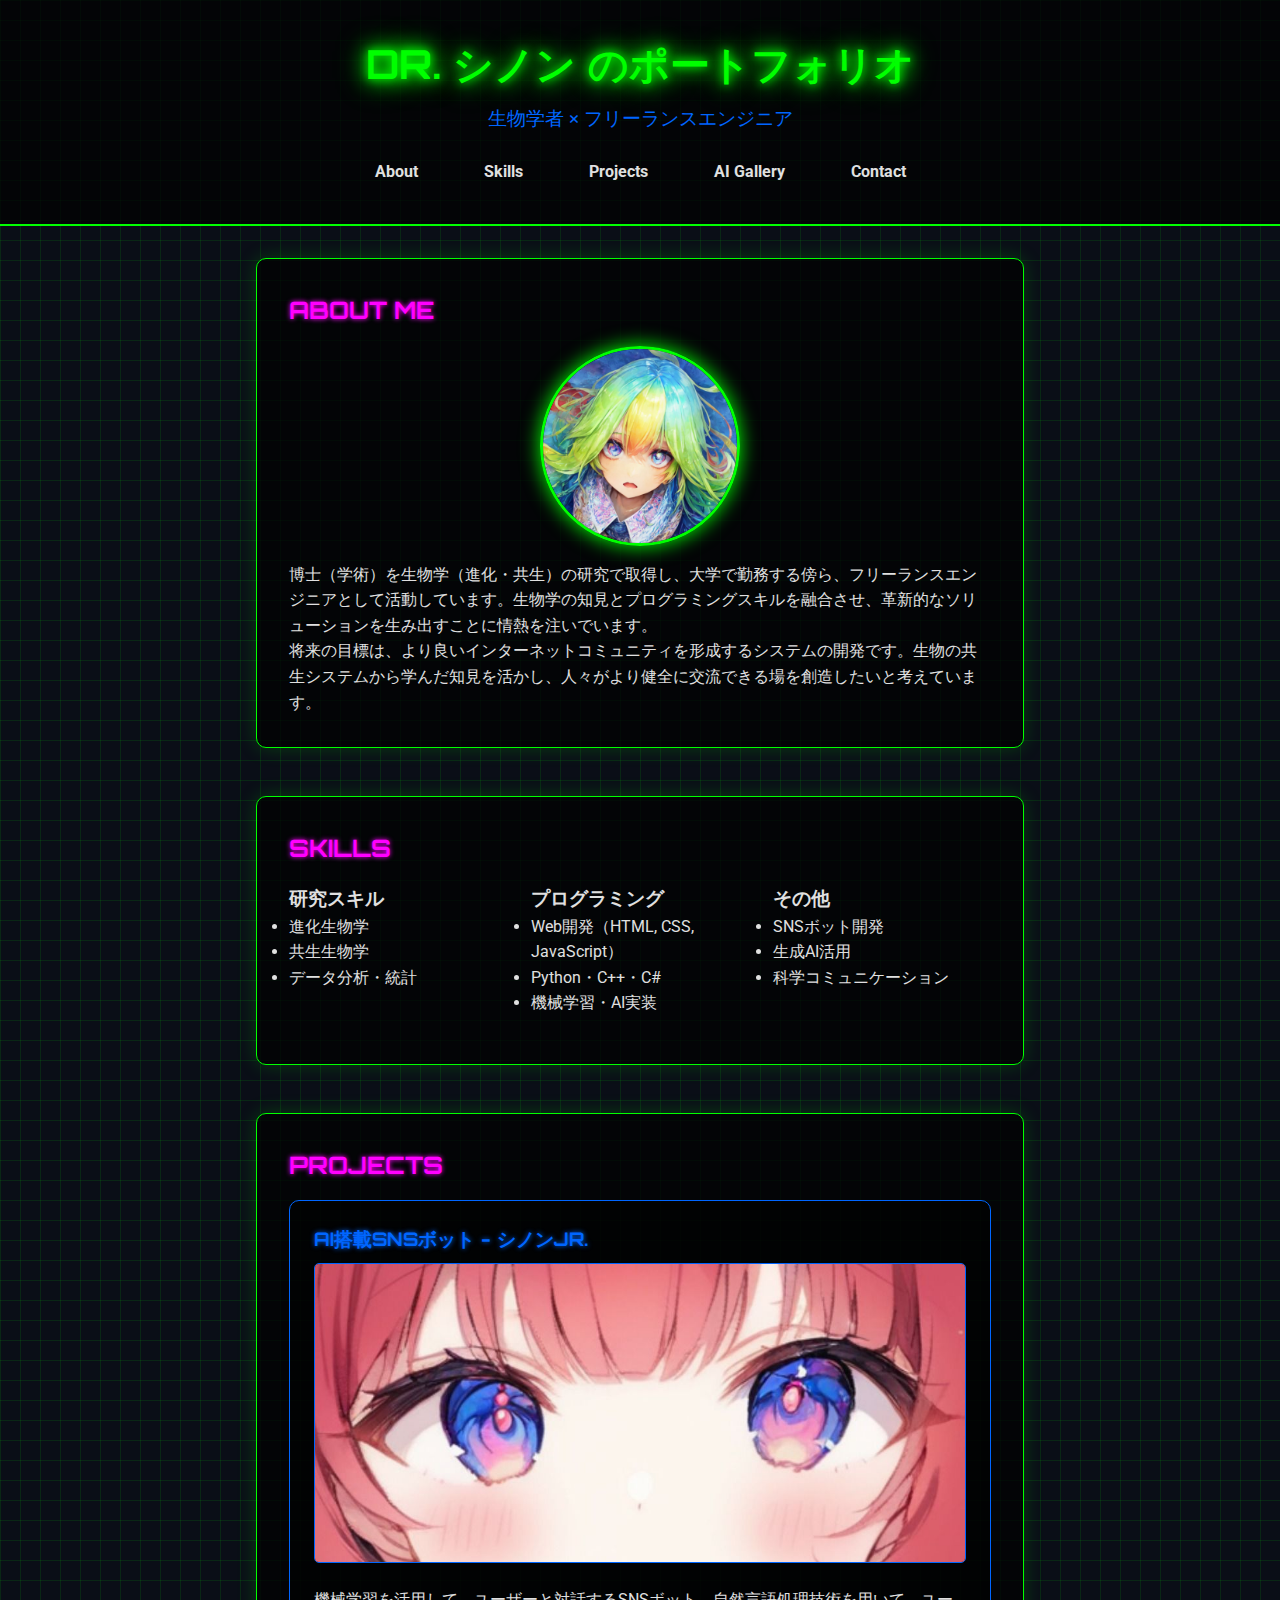
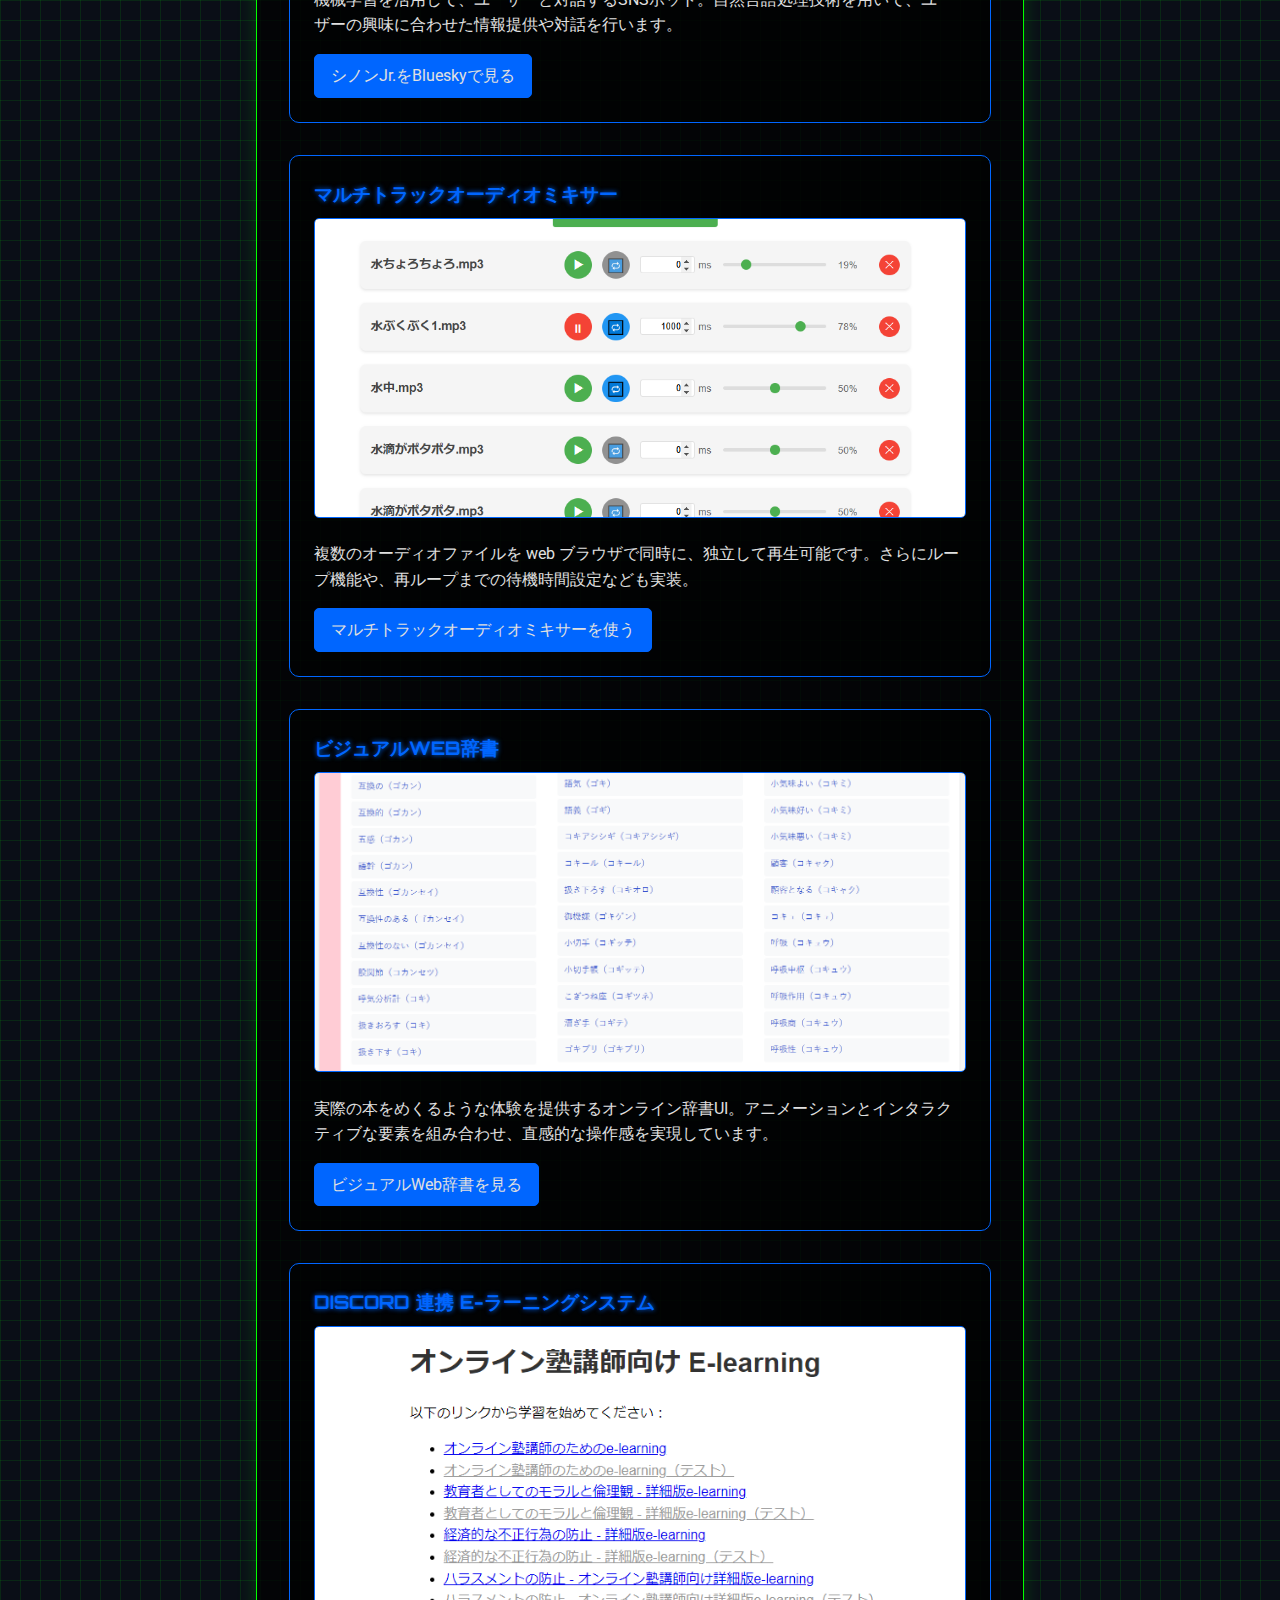
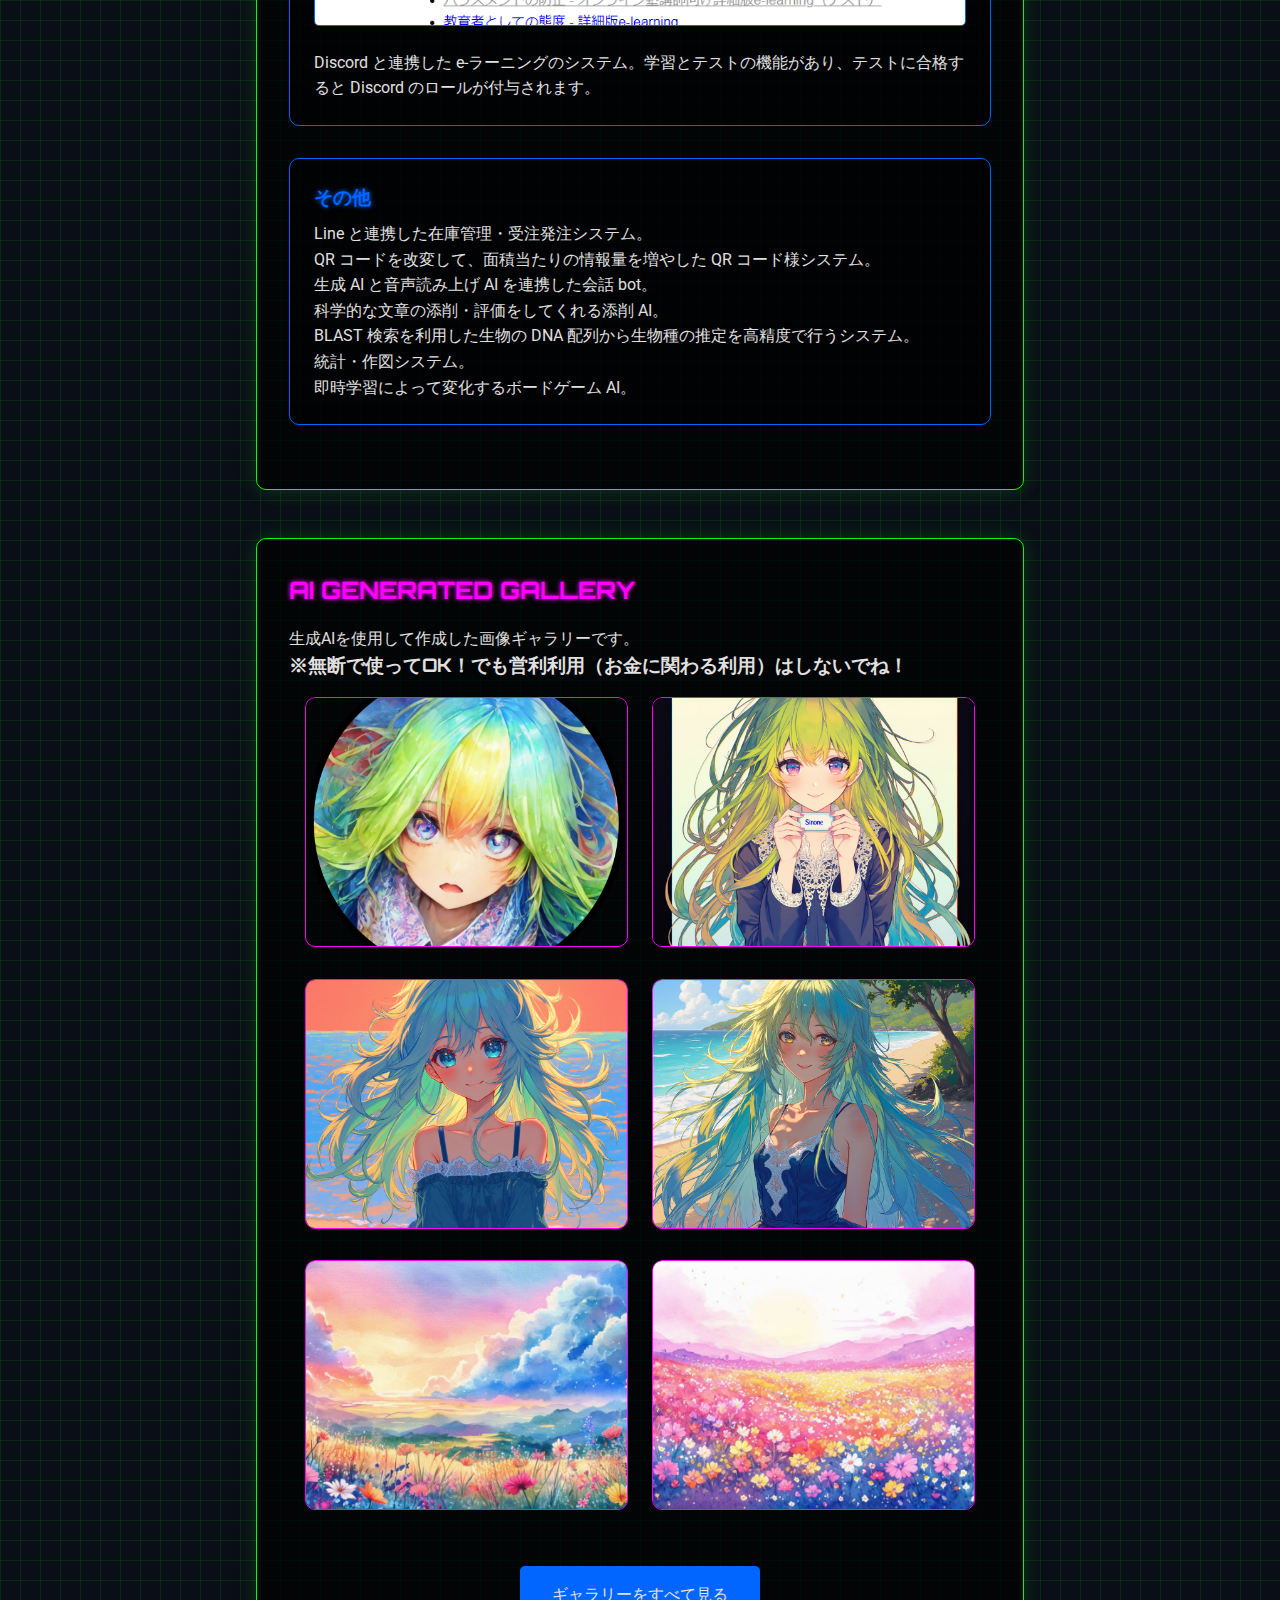
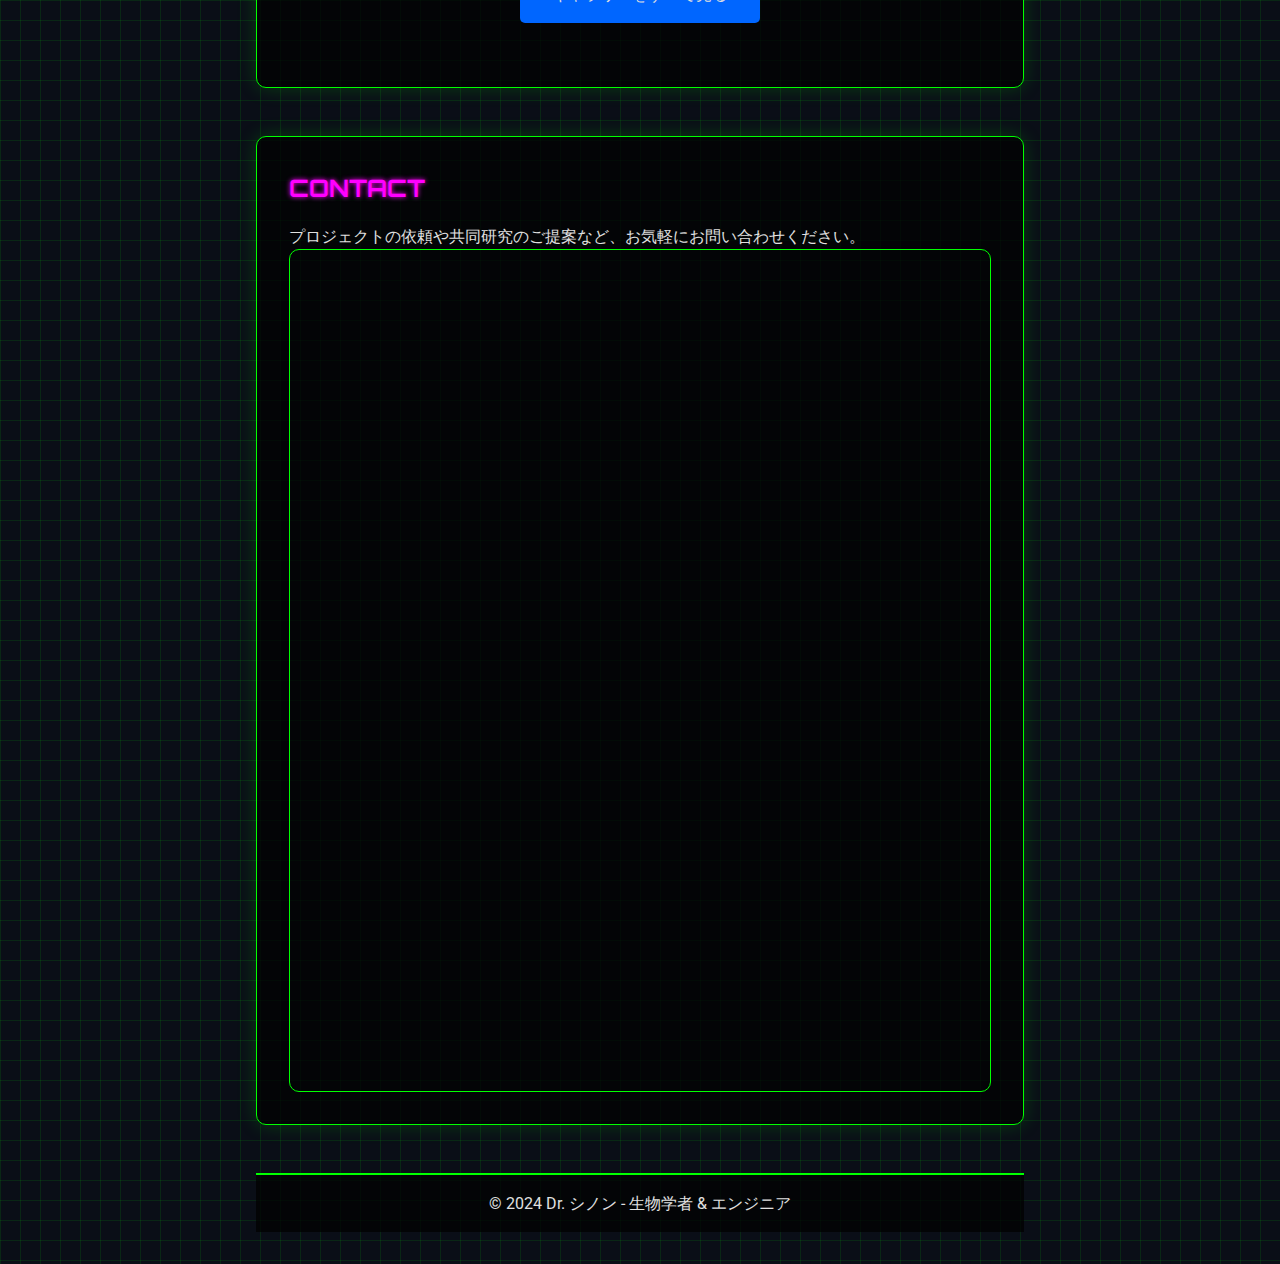
==== commit d9155905: "fix typo" ====
--- a/index.html
+++ b/index.html
@@ -98,10 +98,10 @@
                     <a href="https://bsky.app/profile/sinone-jr.bsky.social" target="_blank" class="project-link">シノンJr.をBlueskyで見る</a>
                 </div>
                 <div class="project">
-                    <h3>マルチトラックオーディオミキサ</h3>
-                    <img src="multi-track-player.png" alt="オーディオミキサのインターフェース" class="project-image">
+                    <h3>マルチトラックオーディオミキサー</h3>
+                    <img src="multi-track-player.png" alt="オーディオミキサーのインターフェース" class="project-image">
                     <p>複数のオーディオファイルを web ブラウザで同時に、独立して再生可能です。さらにループ機能や、再ループまでの待機時間設定なども実装。</p>
-                    <a href="https://sinone-0801.github.io/multi_track_player/" target="_blank" class="project-link">マルチトラックオーディオミキサを使う</a>
+                    <a href="https://sinone-0801.github.io/multi_track_player/" target="_blank" class="project-link">マルチトラックオーディオミキサーを使う</a>
                 </div>
                 <div class="project">
                     <h3>ビジュアルWeb辞書</h3>
@@ -264,7 +264,7 @@
             },
             {
                 "@type": "WebApplication",
-                "name": "マルチトラックオーディオミキサ",
+                "name": "マルチトラックオーディオミキサー",
                 "url": "https://sinone-0801.github.io/multi_track_player/"
             }
         ]
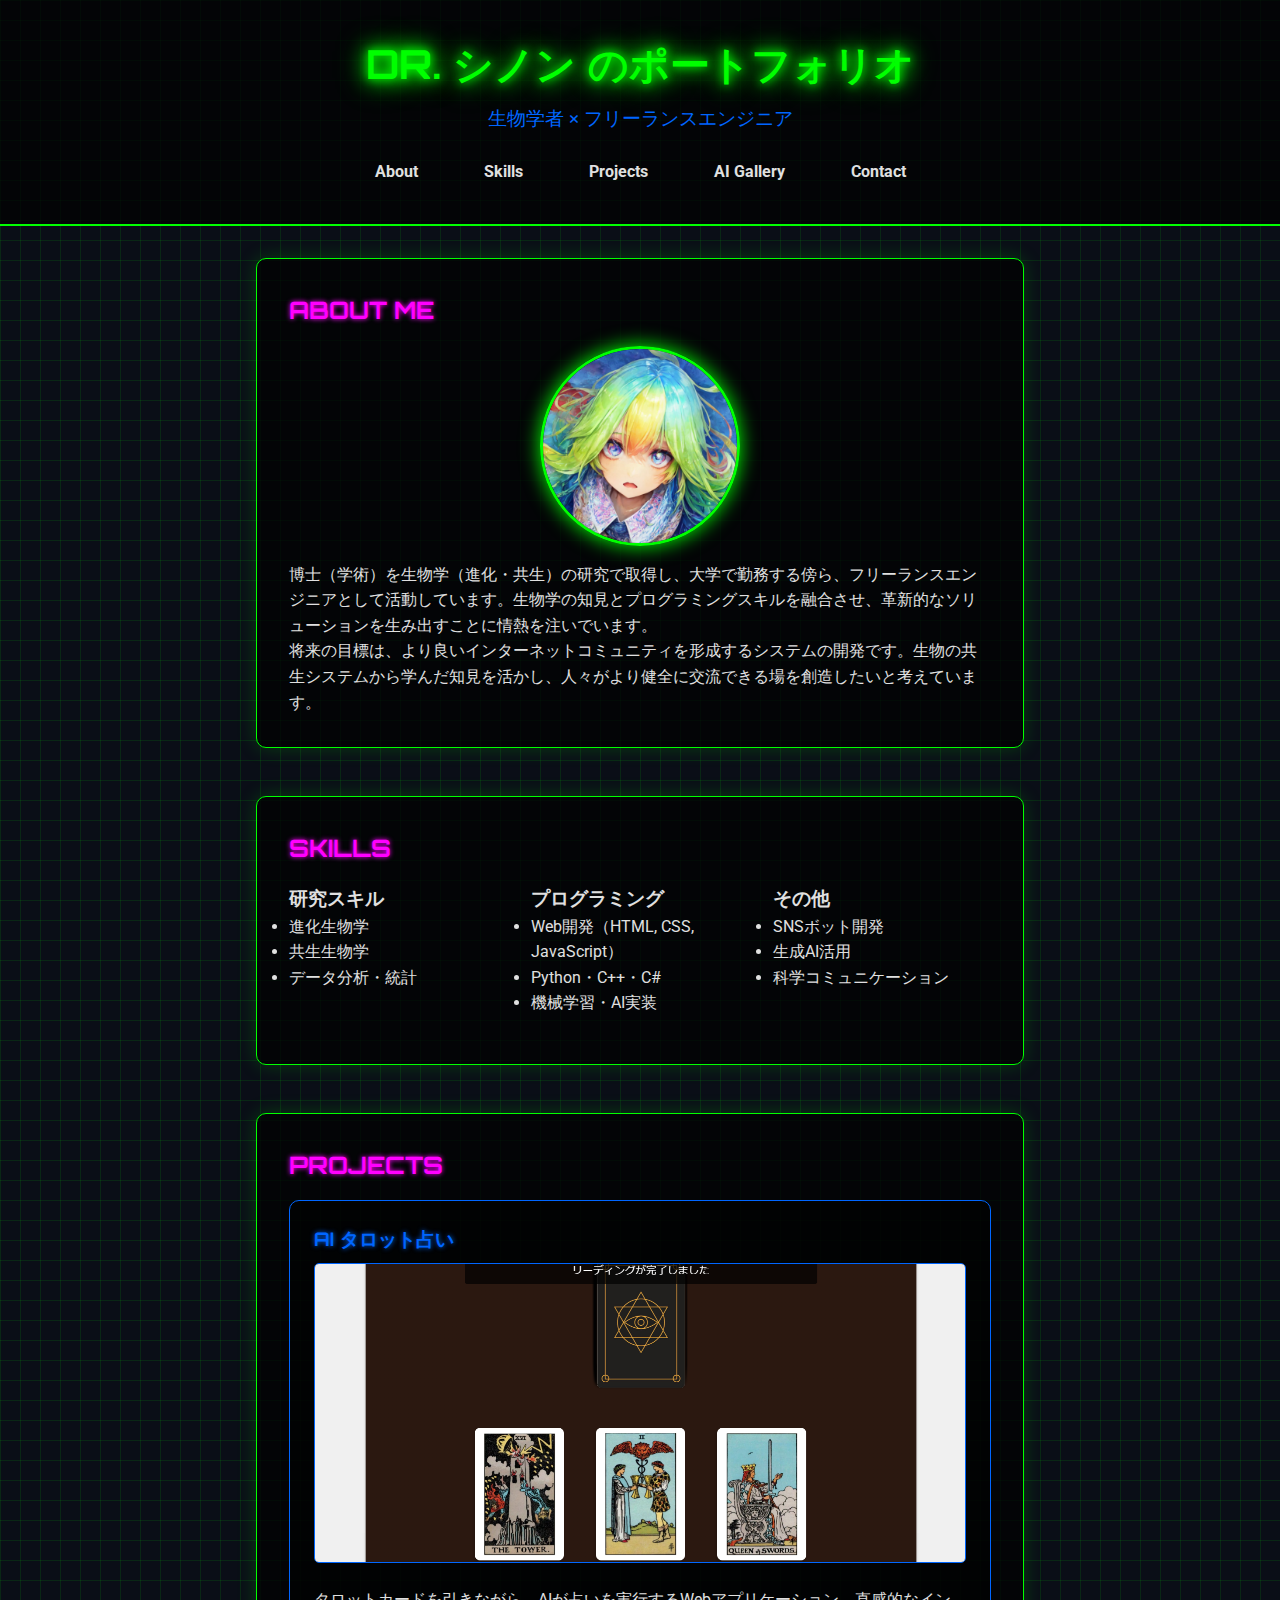
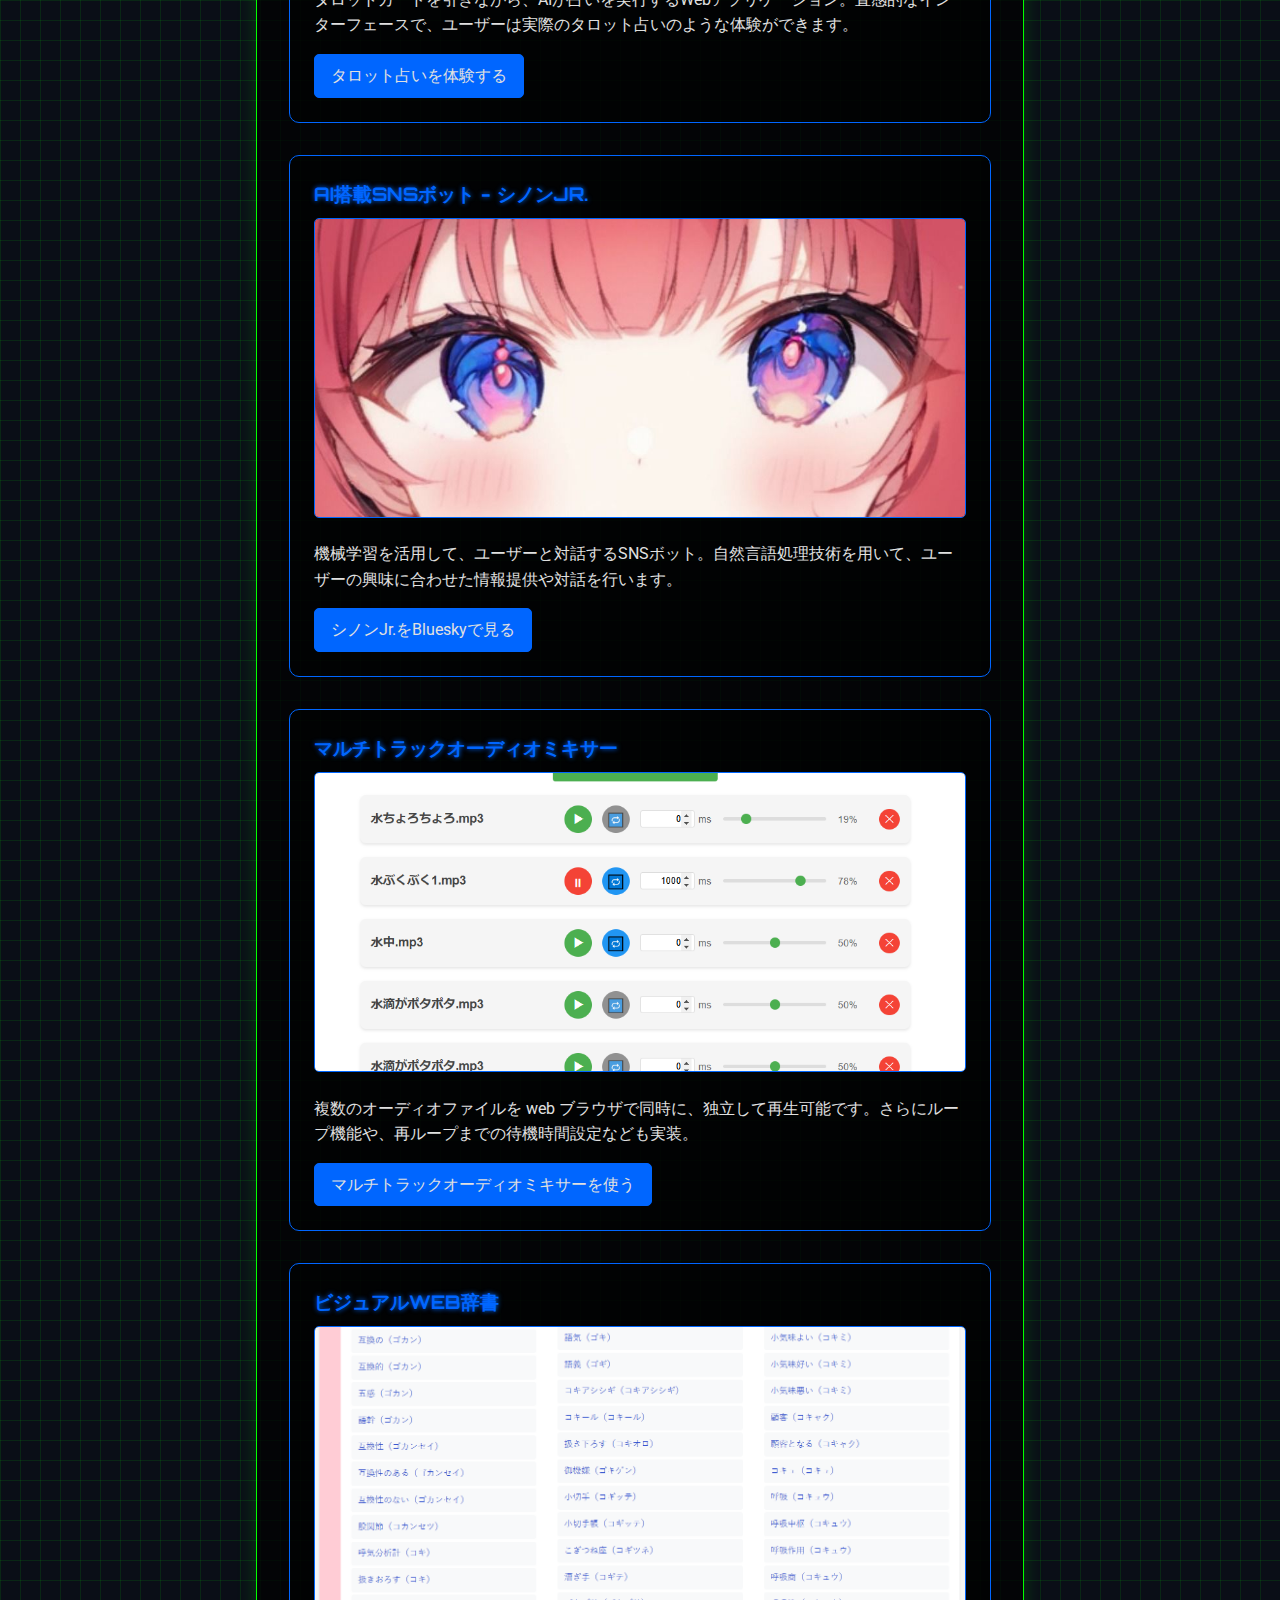
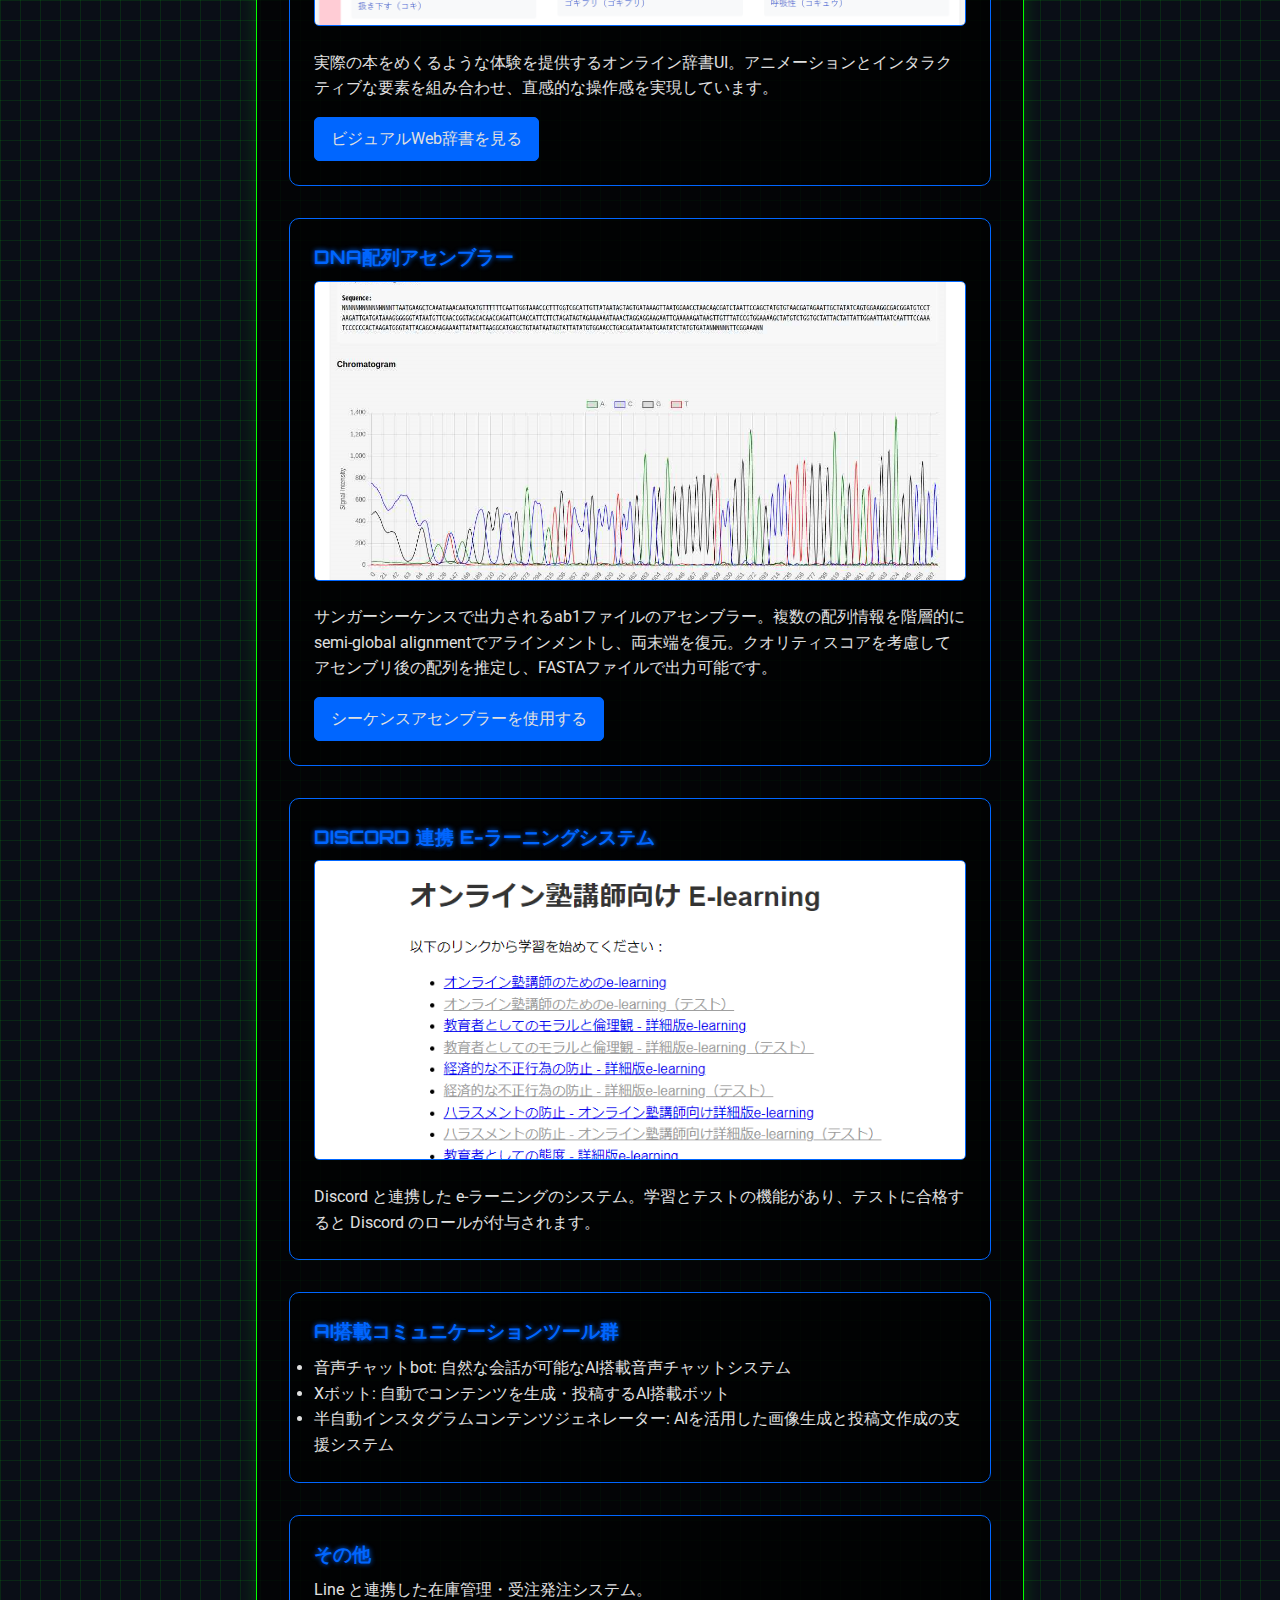
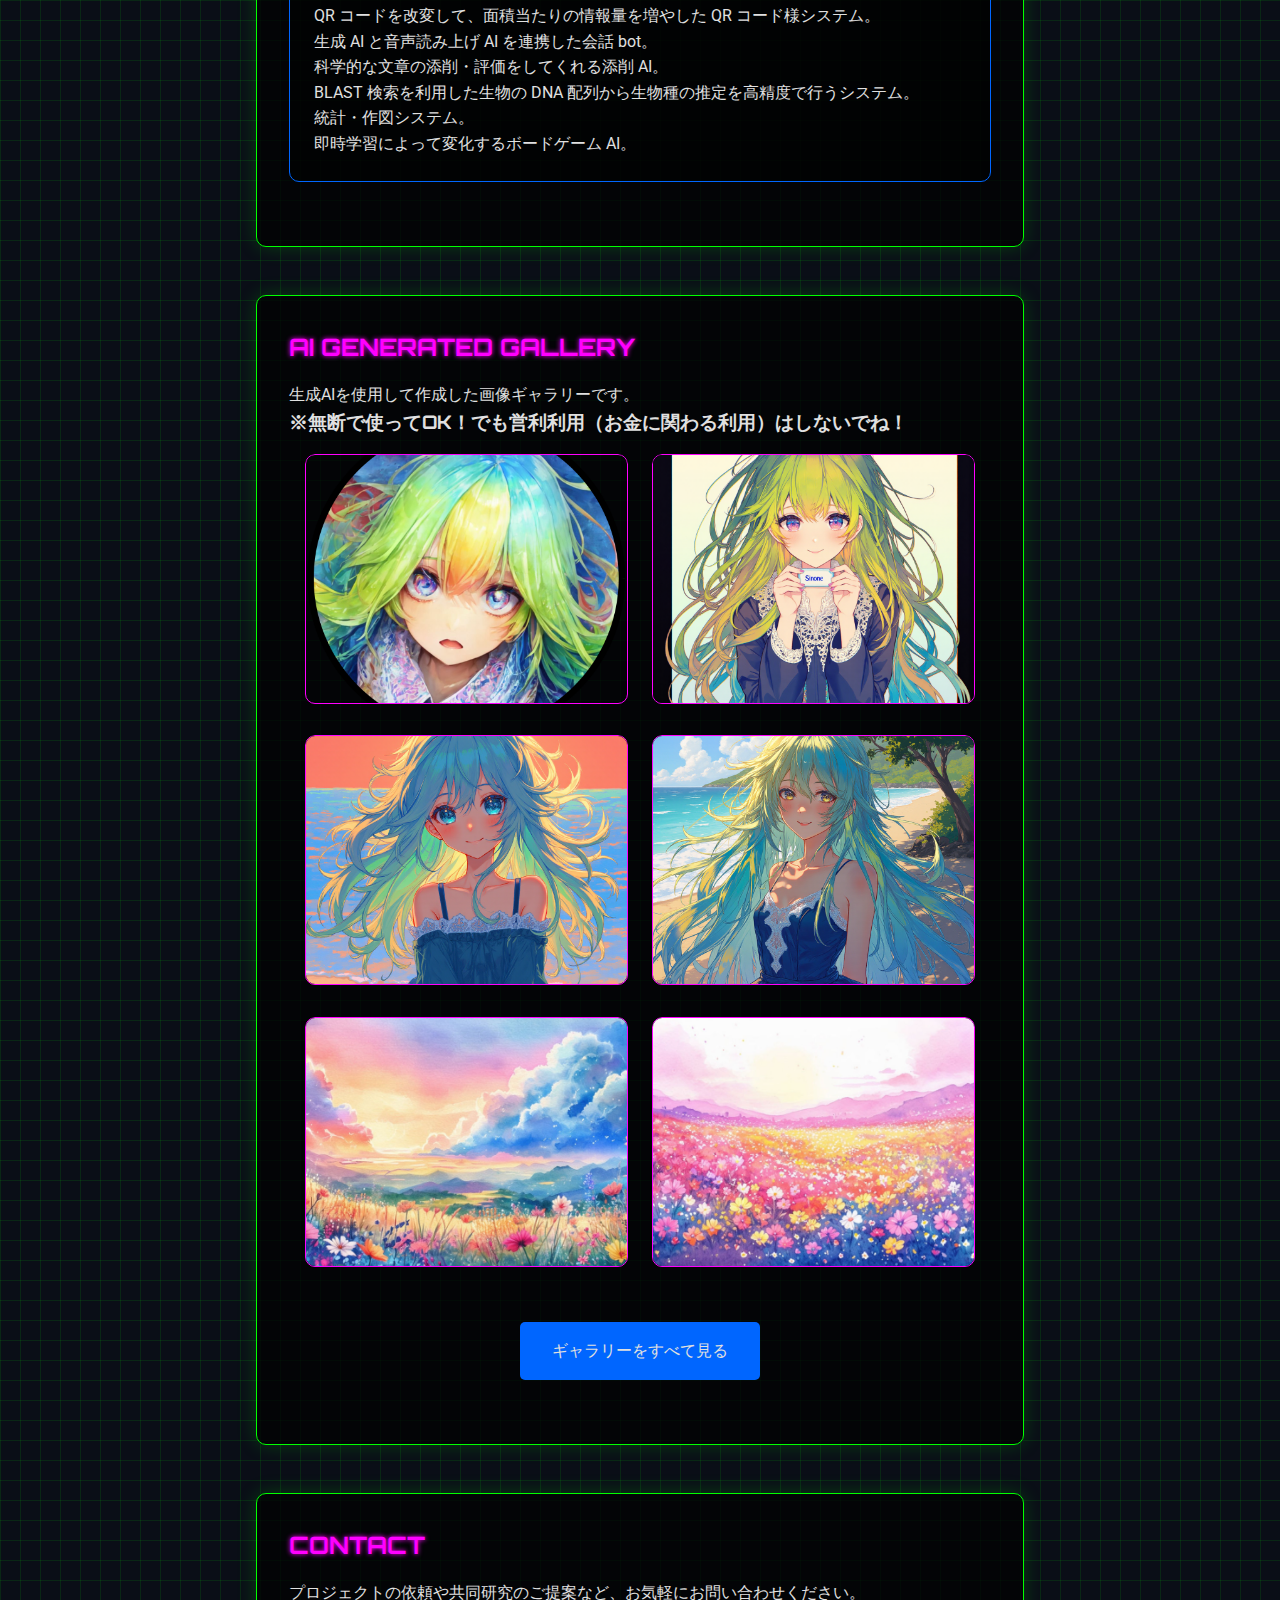
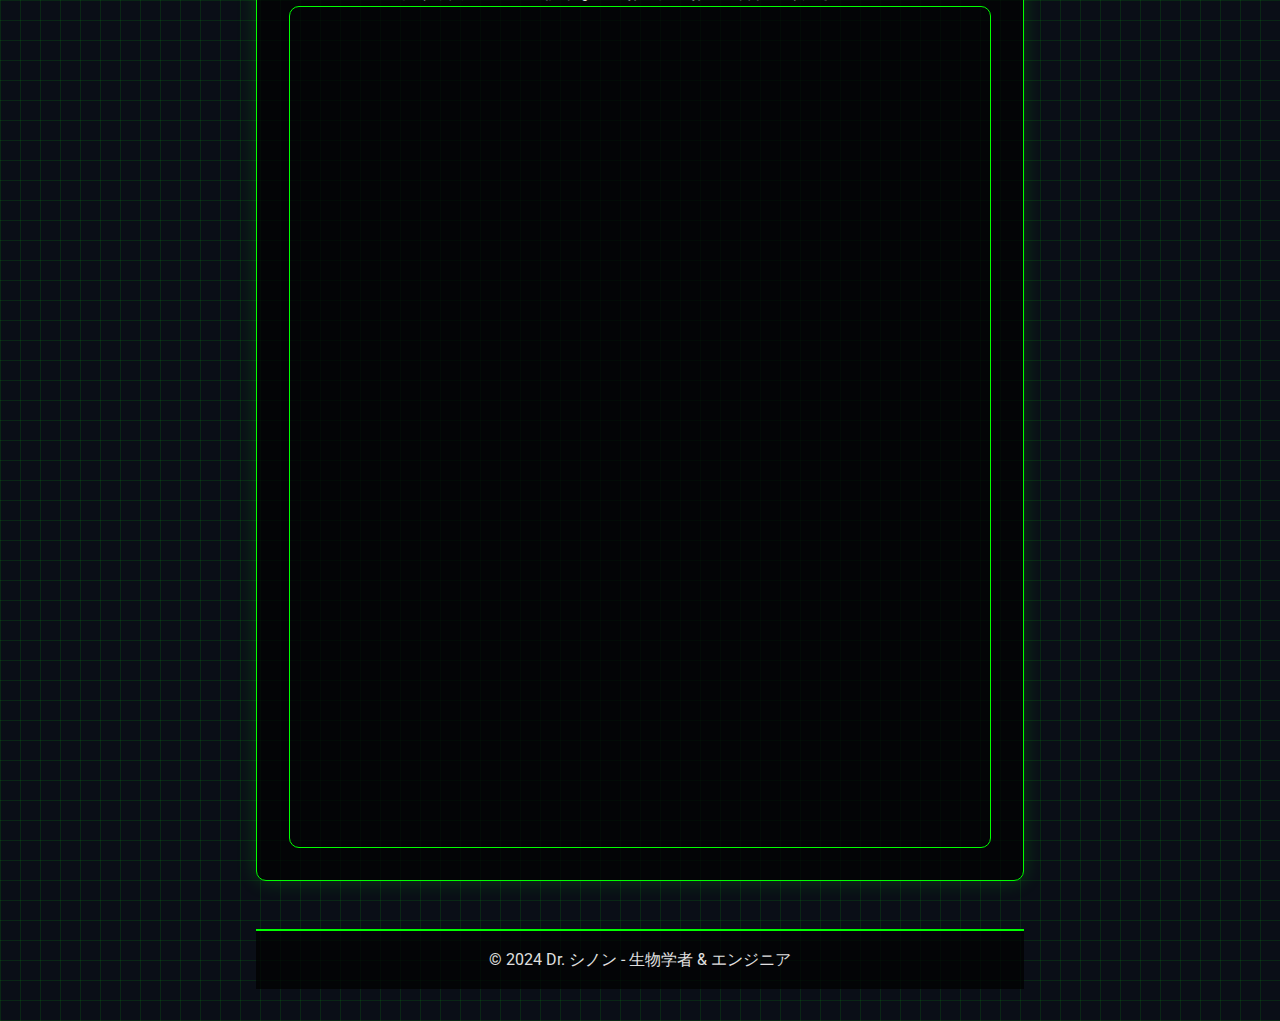
==== commit 7c3e1d3f: "add project" ====
--- a/index.html
+++ b/index.html
@@ -92,6 +92,12 @@
             <section id="projects">
                 <h2>Projects</h2>
                 <div class="project">
+                    <h3>AI タロット占い</h3>
+                    <img src="tarot-reader.png" alt="AIタロット占いのインターフェース" class="project-image">
+                    <p>タロットカードを引きながら、AIが占いを実行するWebアプリケーション。直感的なインターフェースで、ユーザーは実際のタロット占いのような体験ができます。</p>
+                    <a href="https://sinone-0801.github.io/tarot/" target="_blank" class="project-link">タロット占いを体験する</a>
+                </div>
+                <div class="project">
                     <h3>AI搭載SNSボット - シノンJr.</h3>
                     <img src="sinone_jr_icon.jpg" alt="AI搭載SNSボットのイメージ" class="project-image">
                     <p>機械学習を活用して、ユーザーと対話するSNSボット。自然言語処理技術を用いて、ユーザーの興味に合わせた情報提供や対話を行います。</p>
@@ -110,9 +116,23 @@
                     <a href="https://sinone-0801.github.io/visual-web-dictionary/" target="_blank" class="project-link">ビジュアルWeb辞書を見る</a>
                 </div>
                 <div class="project">
+                    <h3>DNA配列アセンブラー</h3>
+                    <img src="sequence-assembler.png" alt="DNAシーケンスアセンブラーのインターフェース" class="project-image">
+                    <p>サンガーシーケンスで出力されるab1ファイルのアセンブラー。複数の配列情報を階層的にsemi-global alignmentでアラインメントし、両末端を復元。クオリティスコアを考慮してアセンブリ後の配列を推定し、FASTAファイルで出力可能です。</p>
+                    <a href="https://sinone-0801.github.io/seqence_assembler/" target="_blank" class="project-link">シーケンスアセンブラーを使用する</a>
+                </div>
+                <div class="project">
                     <h3>Discord 連携 e-ラーニングシステム</h3>
                     <img src="e-learning.png" alt="Discord連携Eラーニングシステムのインターフェース" class="project-image">
                     <p>Discord と連携した e-ラーニングのシステム。学習とテストの機能があり、テストに合格すると Discord のロールが付与されます。</p>
+                </div>
+                <div class="project">
+                    <h3>AI搭載コミュニケーションツール群</h3>
+                    <ul>
+                        <li>音声チャットbot: 自然な会話が可能なAI搭載音声チャットシステム</li>
+                        <li>Xボット: 自動でコンテンツを生成・投稿するAI搭載ボット</li>
+                        <li>半自動インスタグラムコンテンツジェネレーター: AIを活用した画像生成と投稿文作成の支援システム</li>
+                    </ul>
                 </div>
                 <div class="project">
                     <h3>その他</h3>
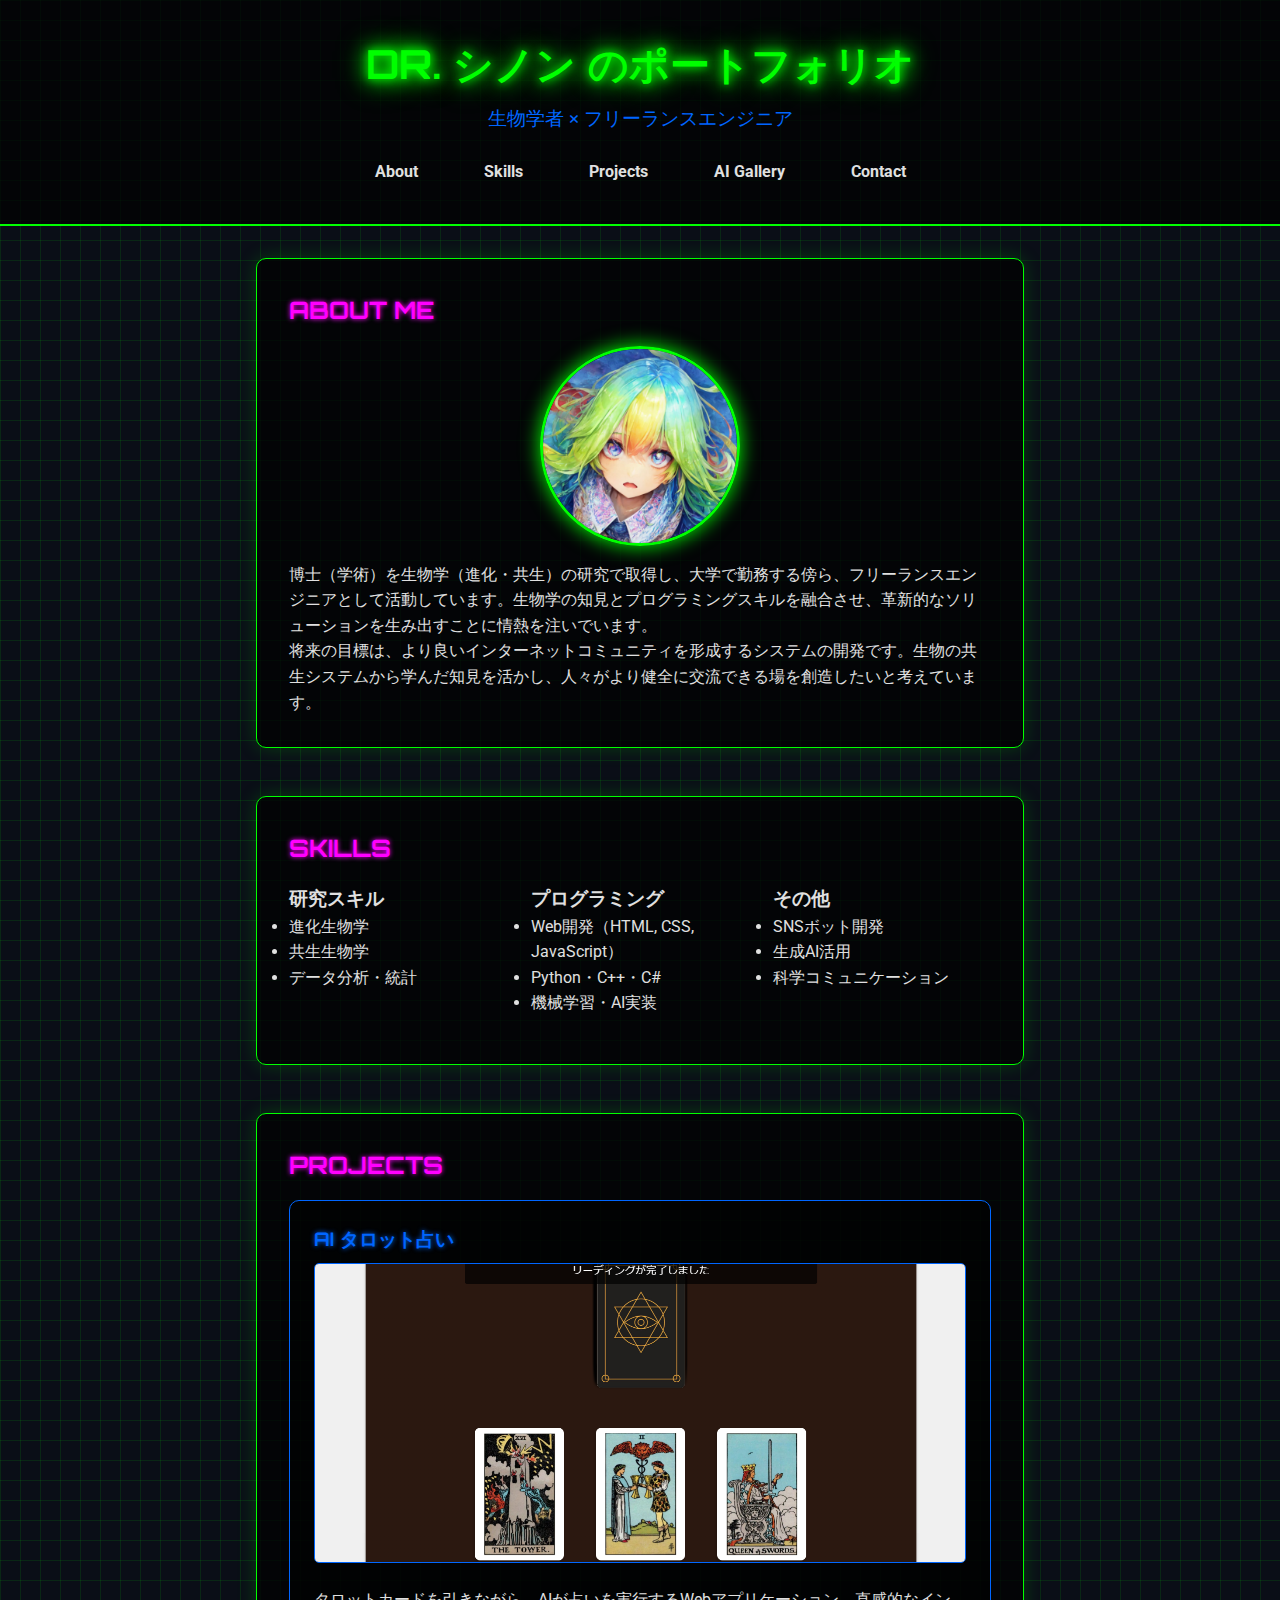
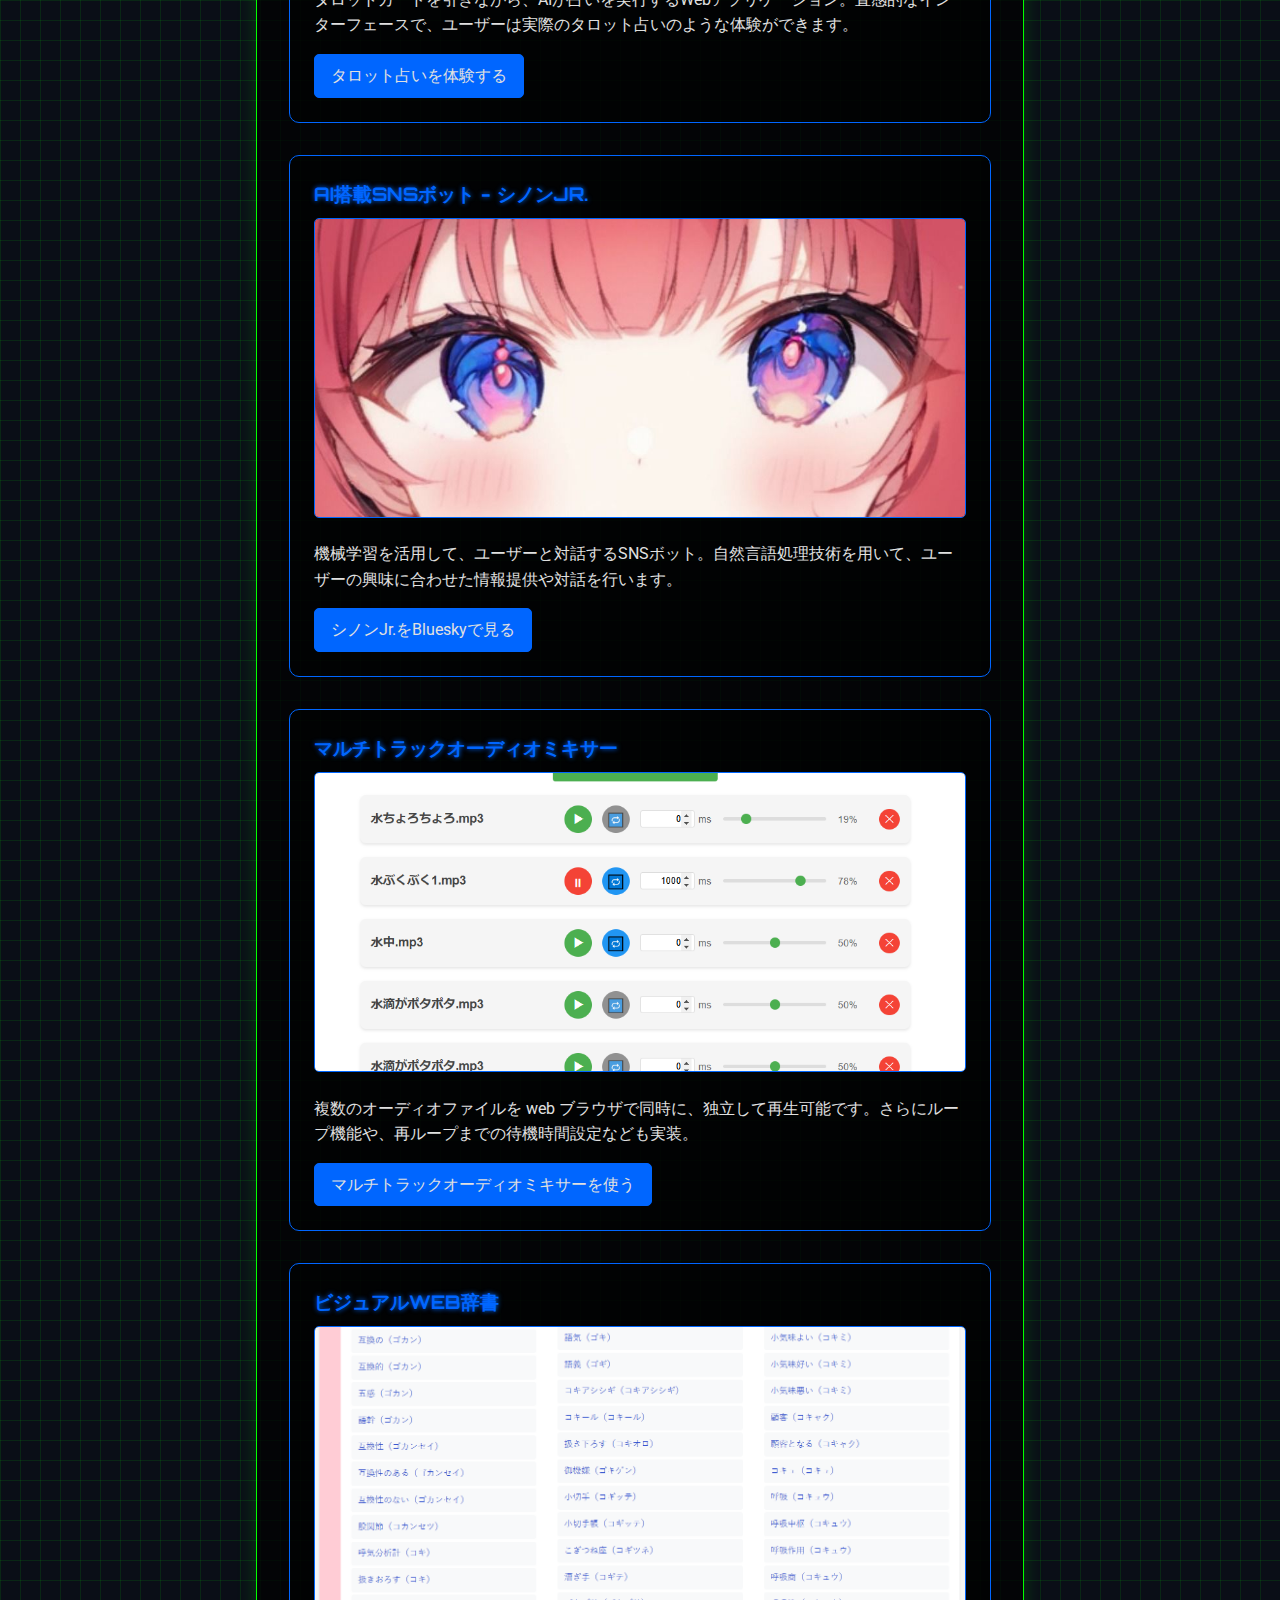
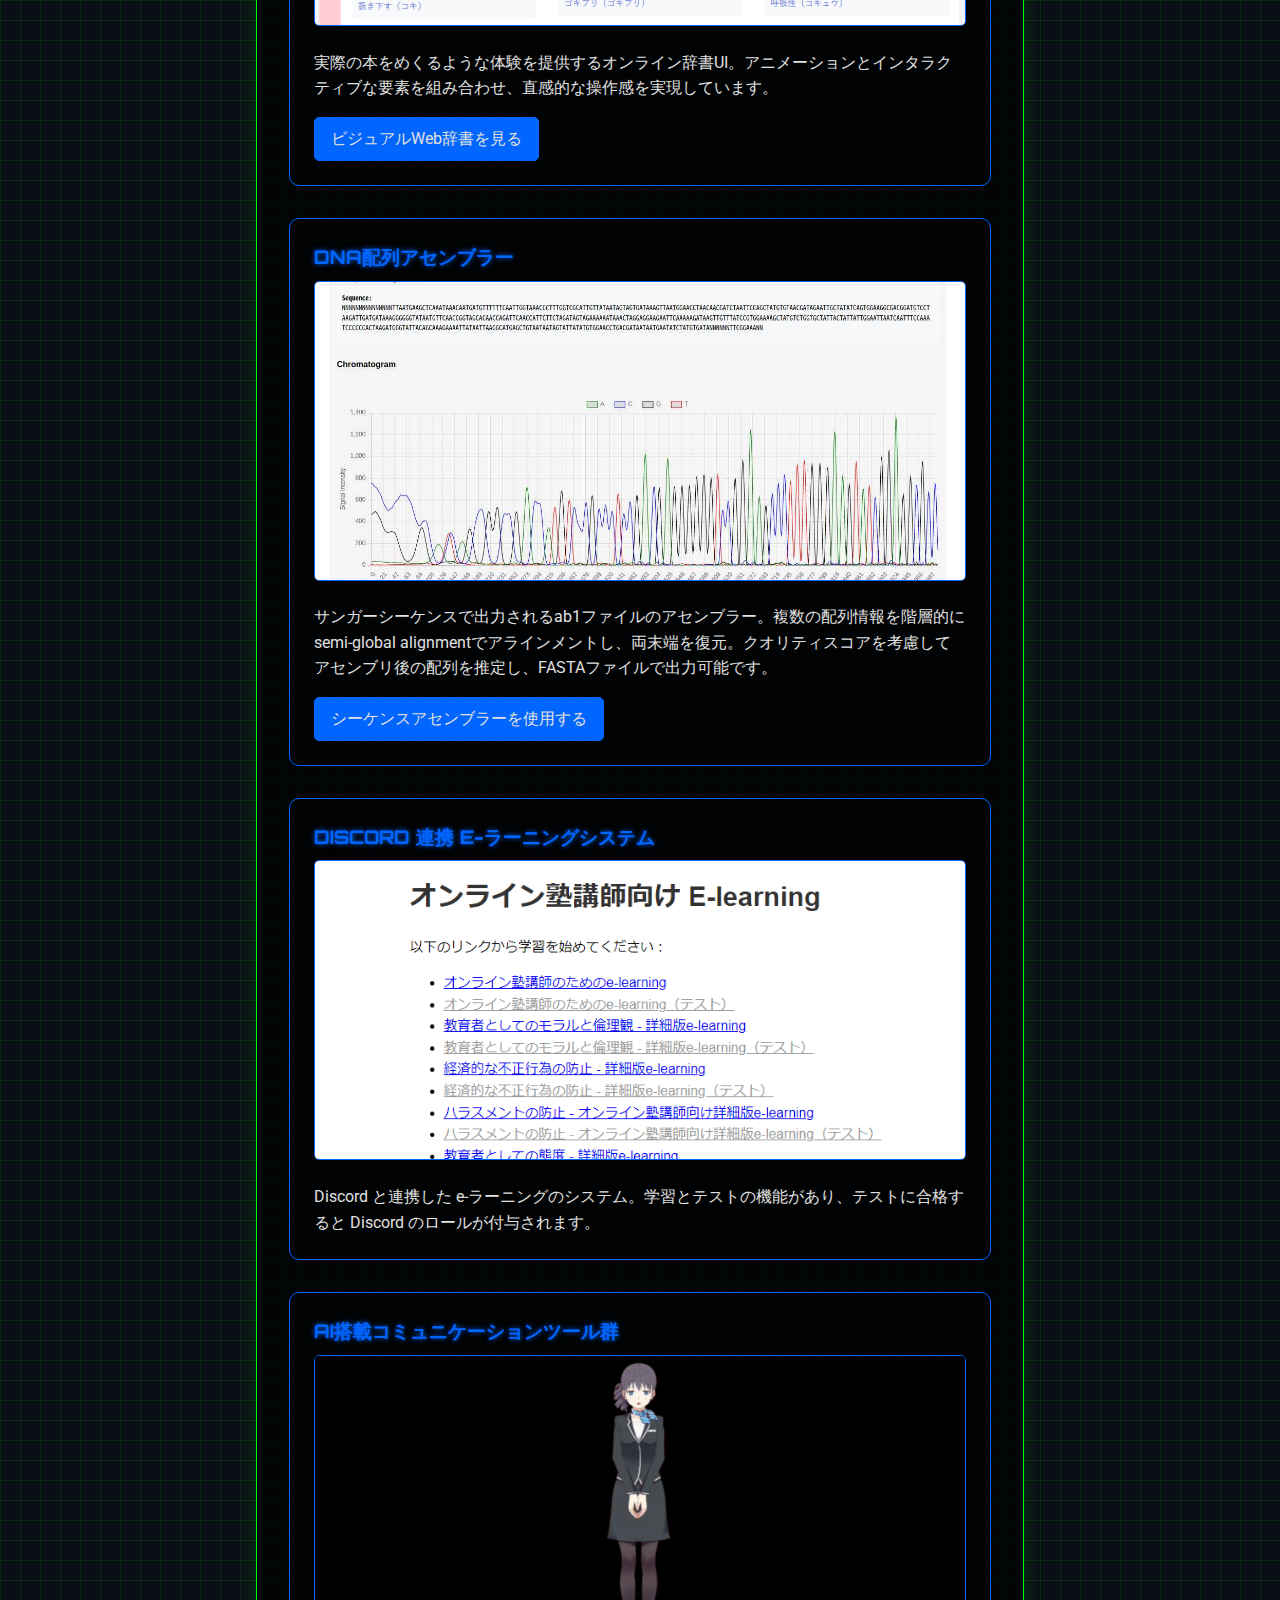
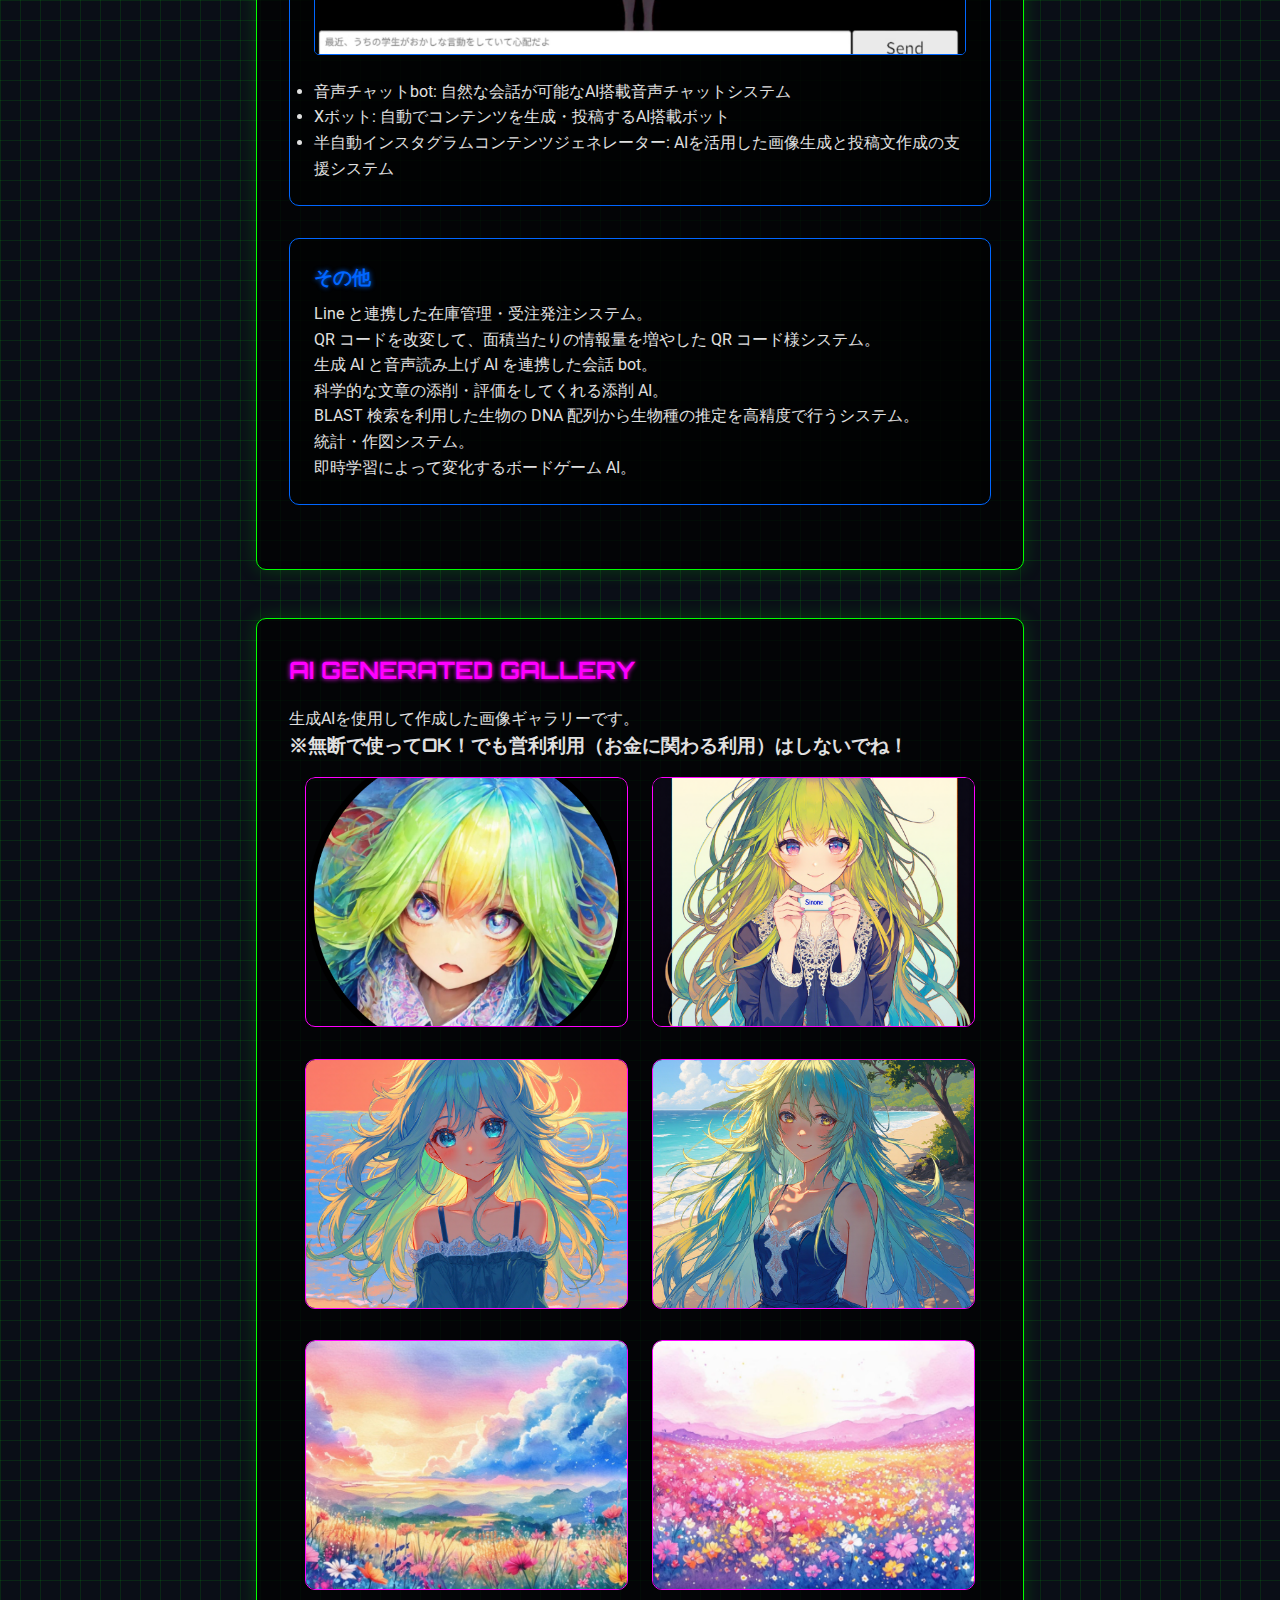
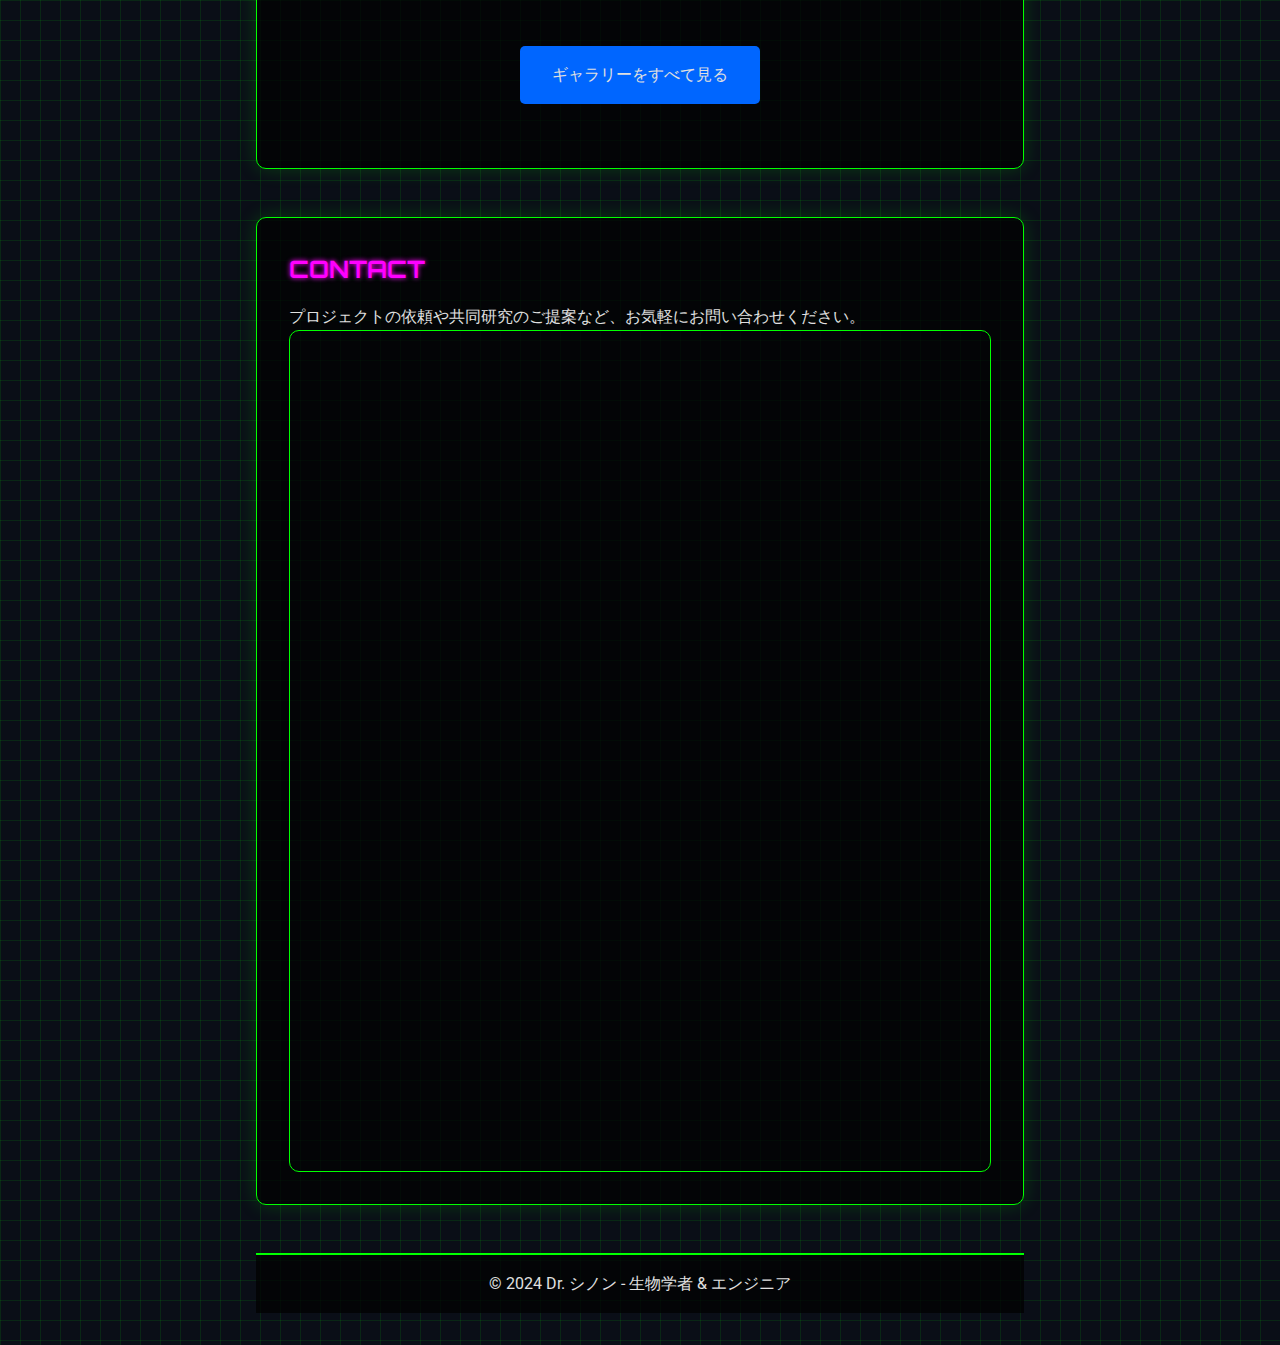
==== commit f7df14f7: "add project" ====
--- a/index.html
+++ b/index.html
@@ -128,6 +128,7 @@
                 </div>
                 <div class="project">
                     <h3>AI搭載コミュニケーションツール群</h3>
+                    <img src="chat_bot.png" alt="音声チャットbotのインターフェース" class="project-image">
                     <ul>
                         <li>音声チャットbot: 自然な会話が可能なAI搭載音声チャットシステム</li>
                         <li>Xボット: 自動でコンテンツを生成・投稿するAI搭載ボット</li>
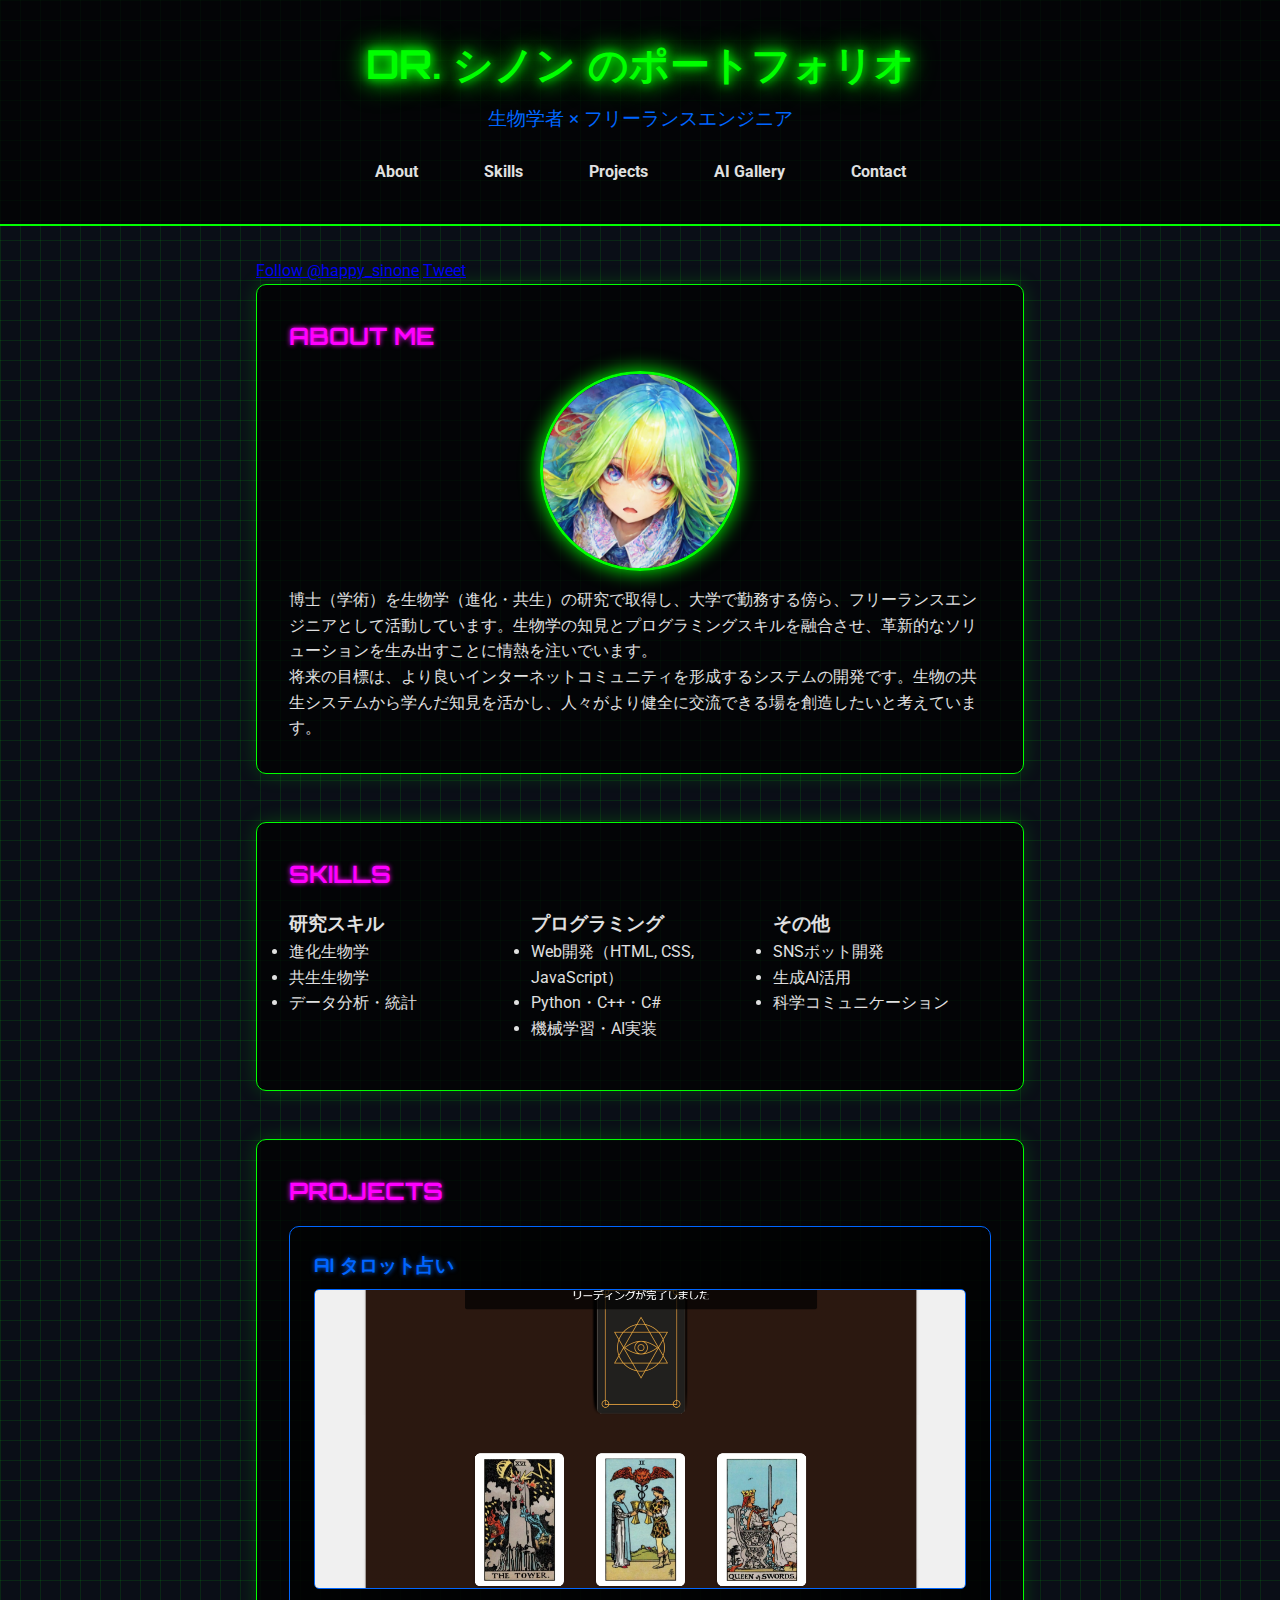
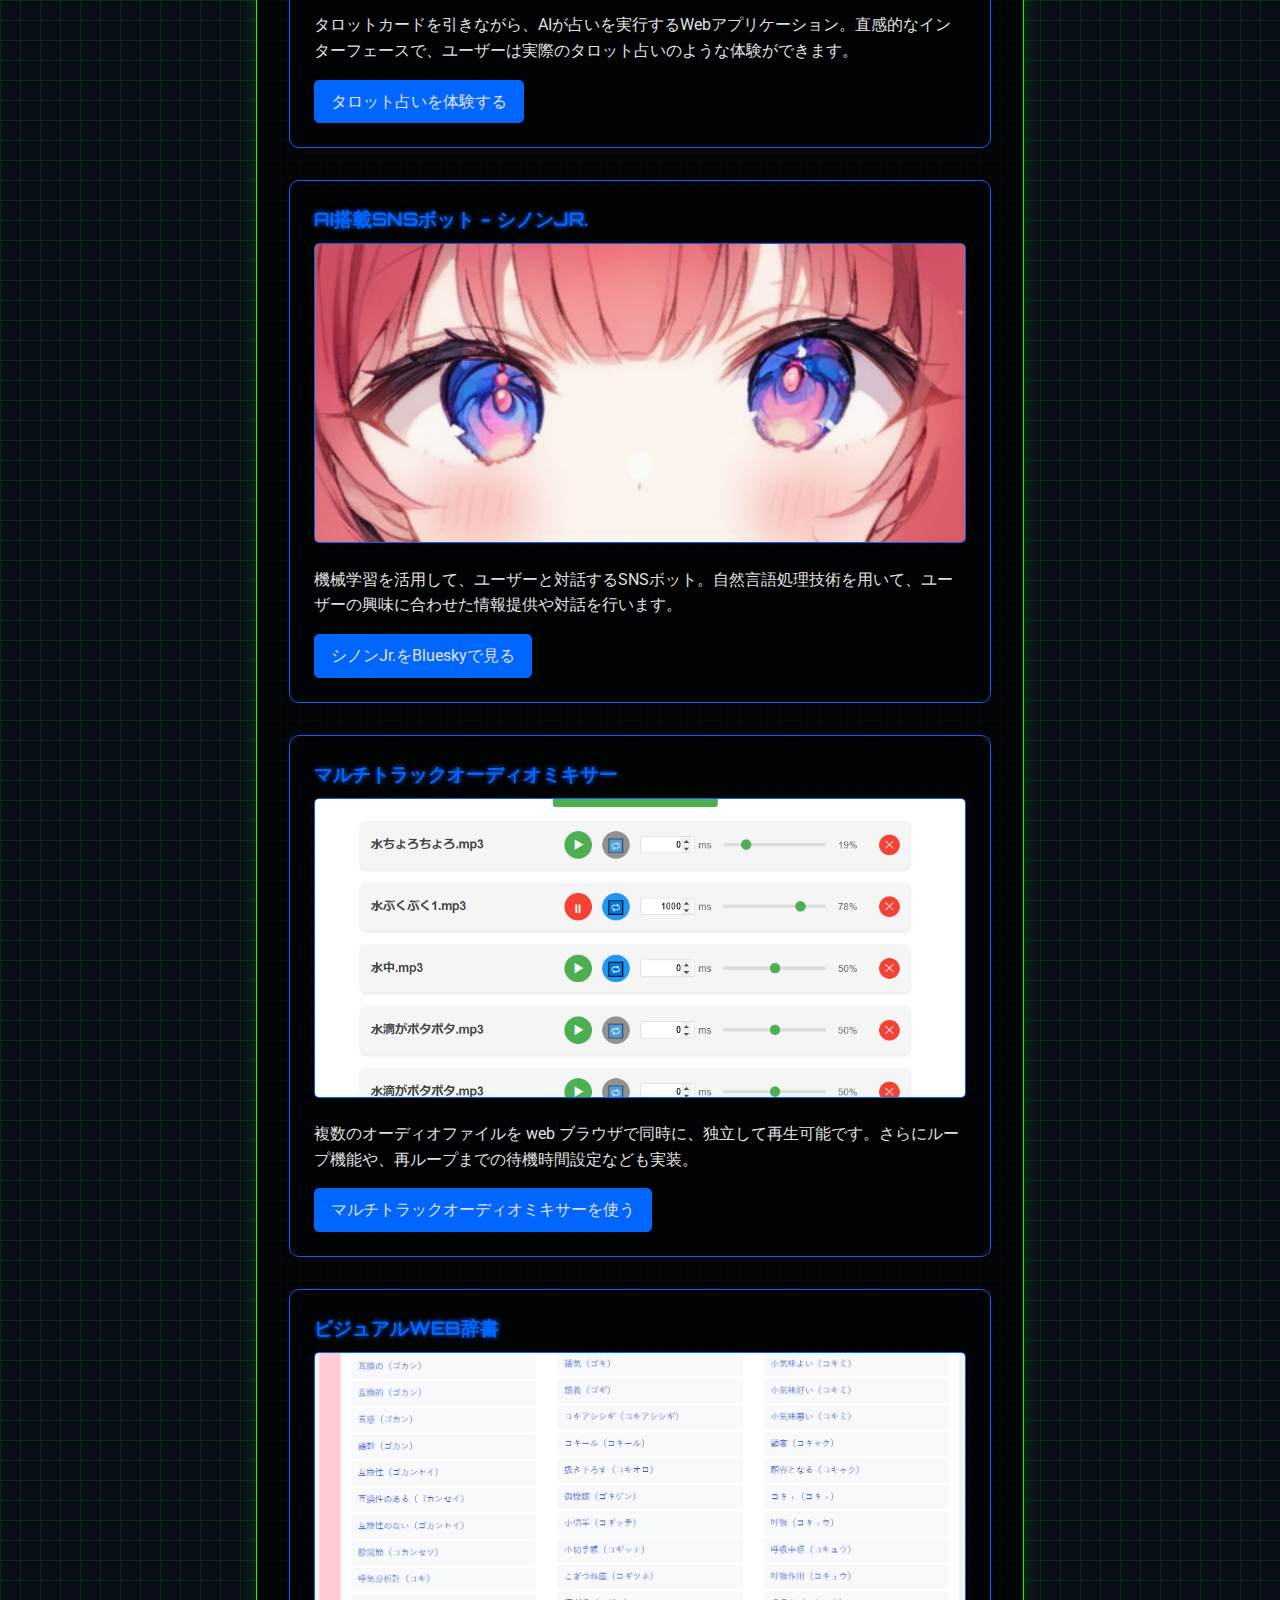
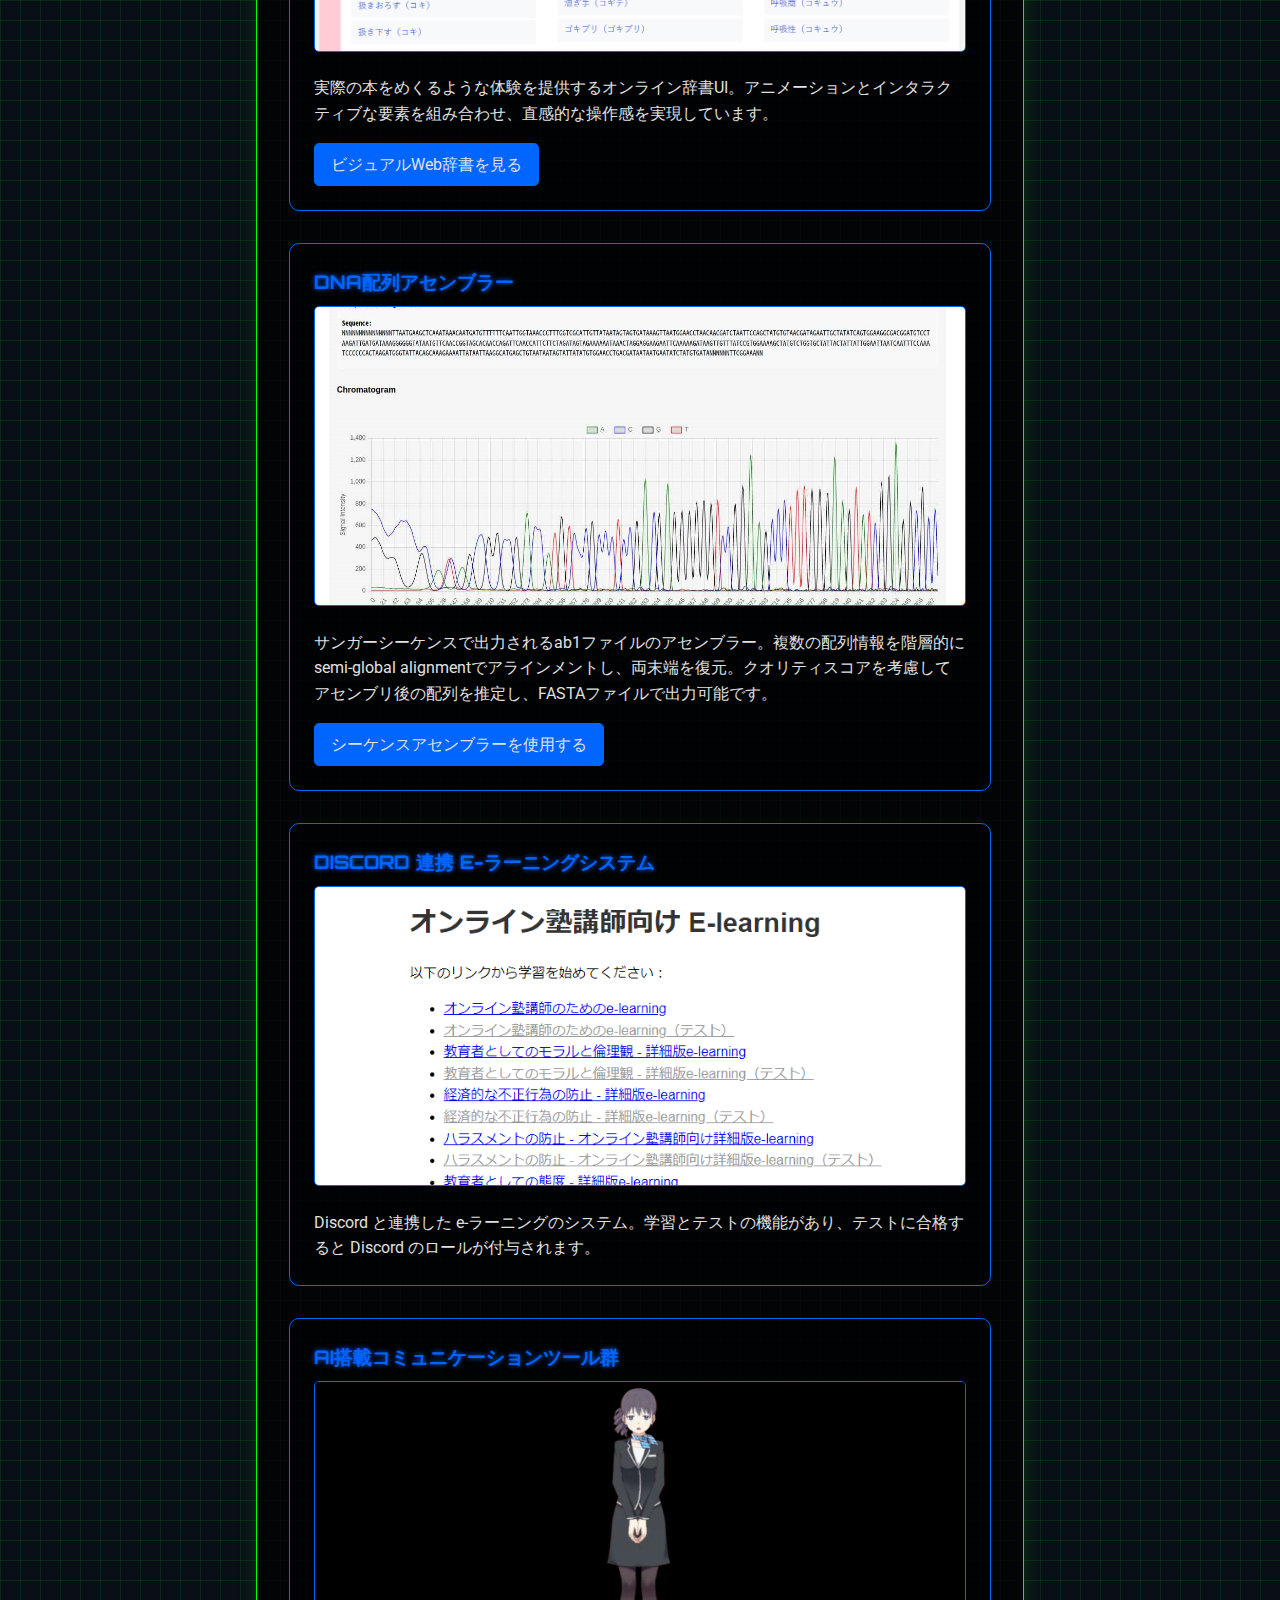
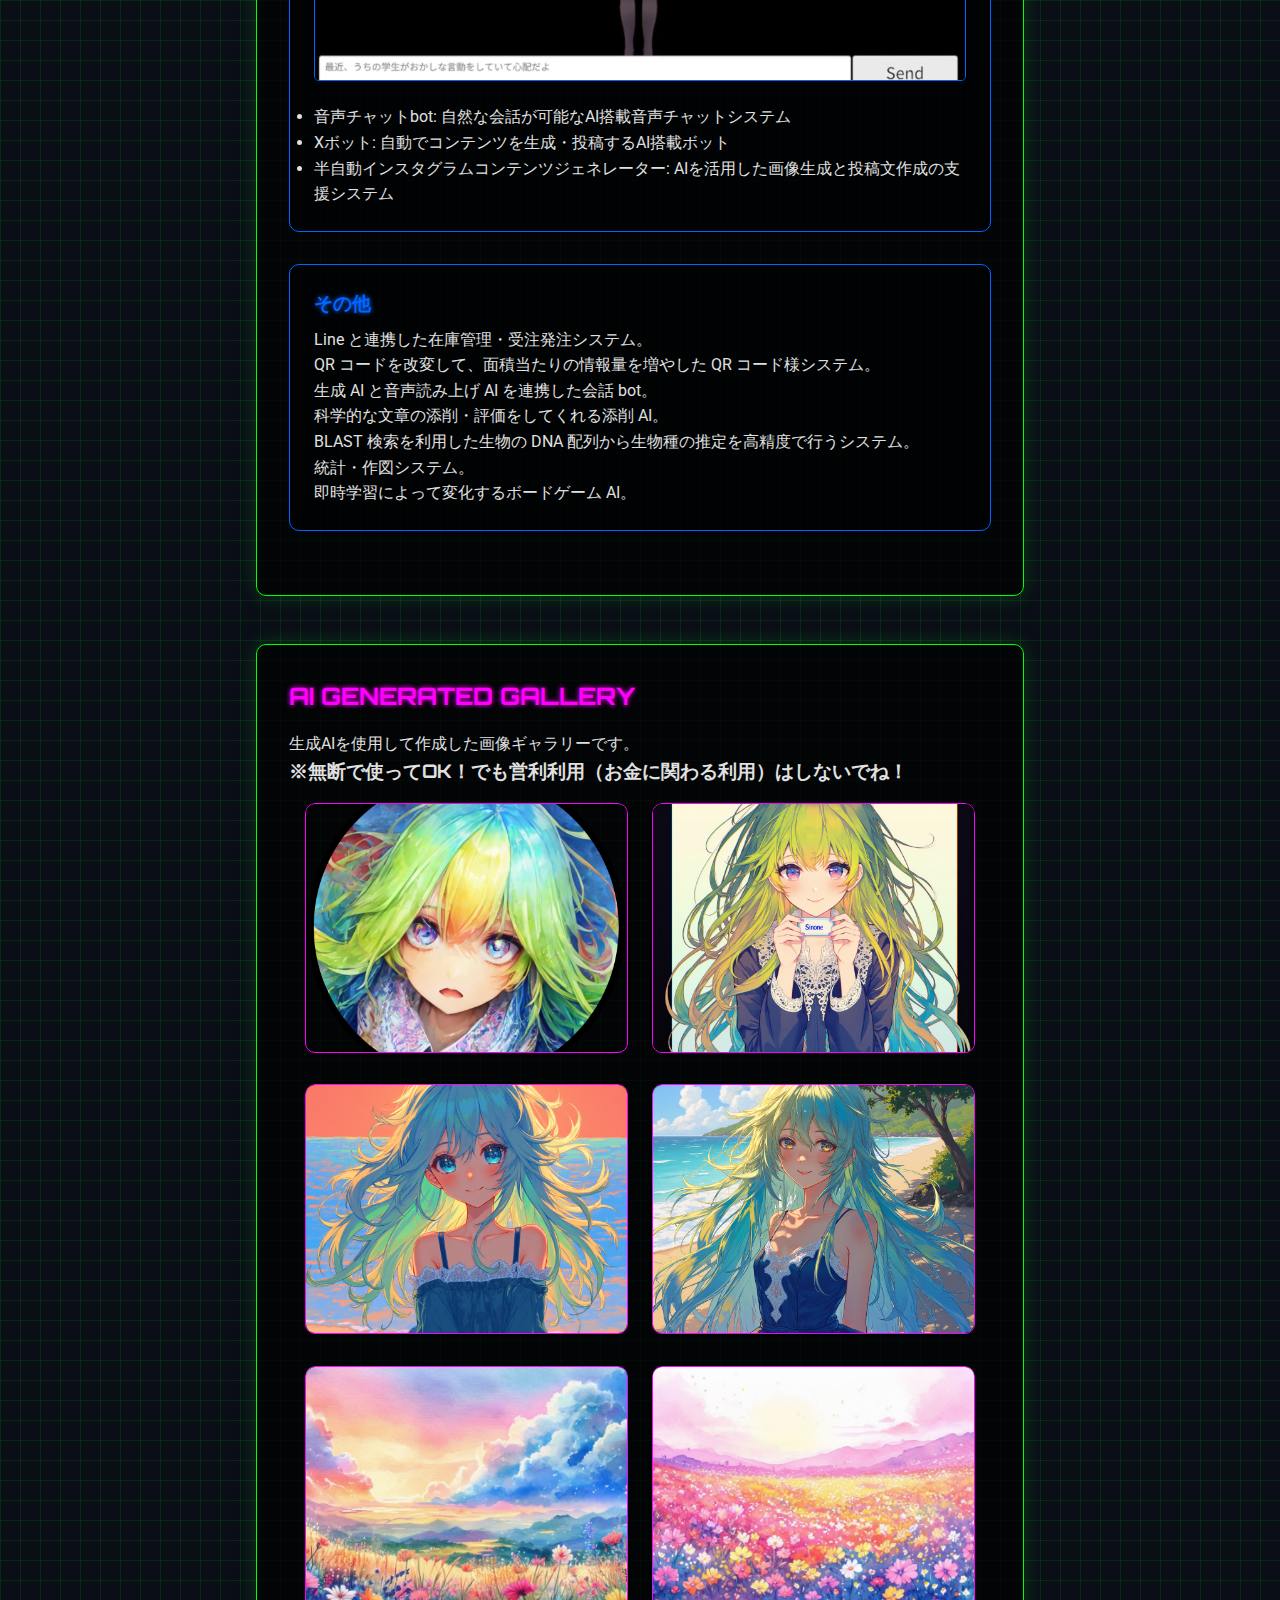
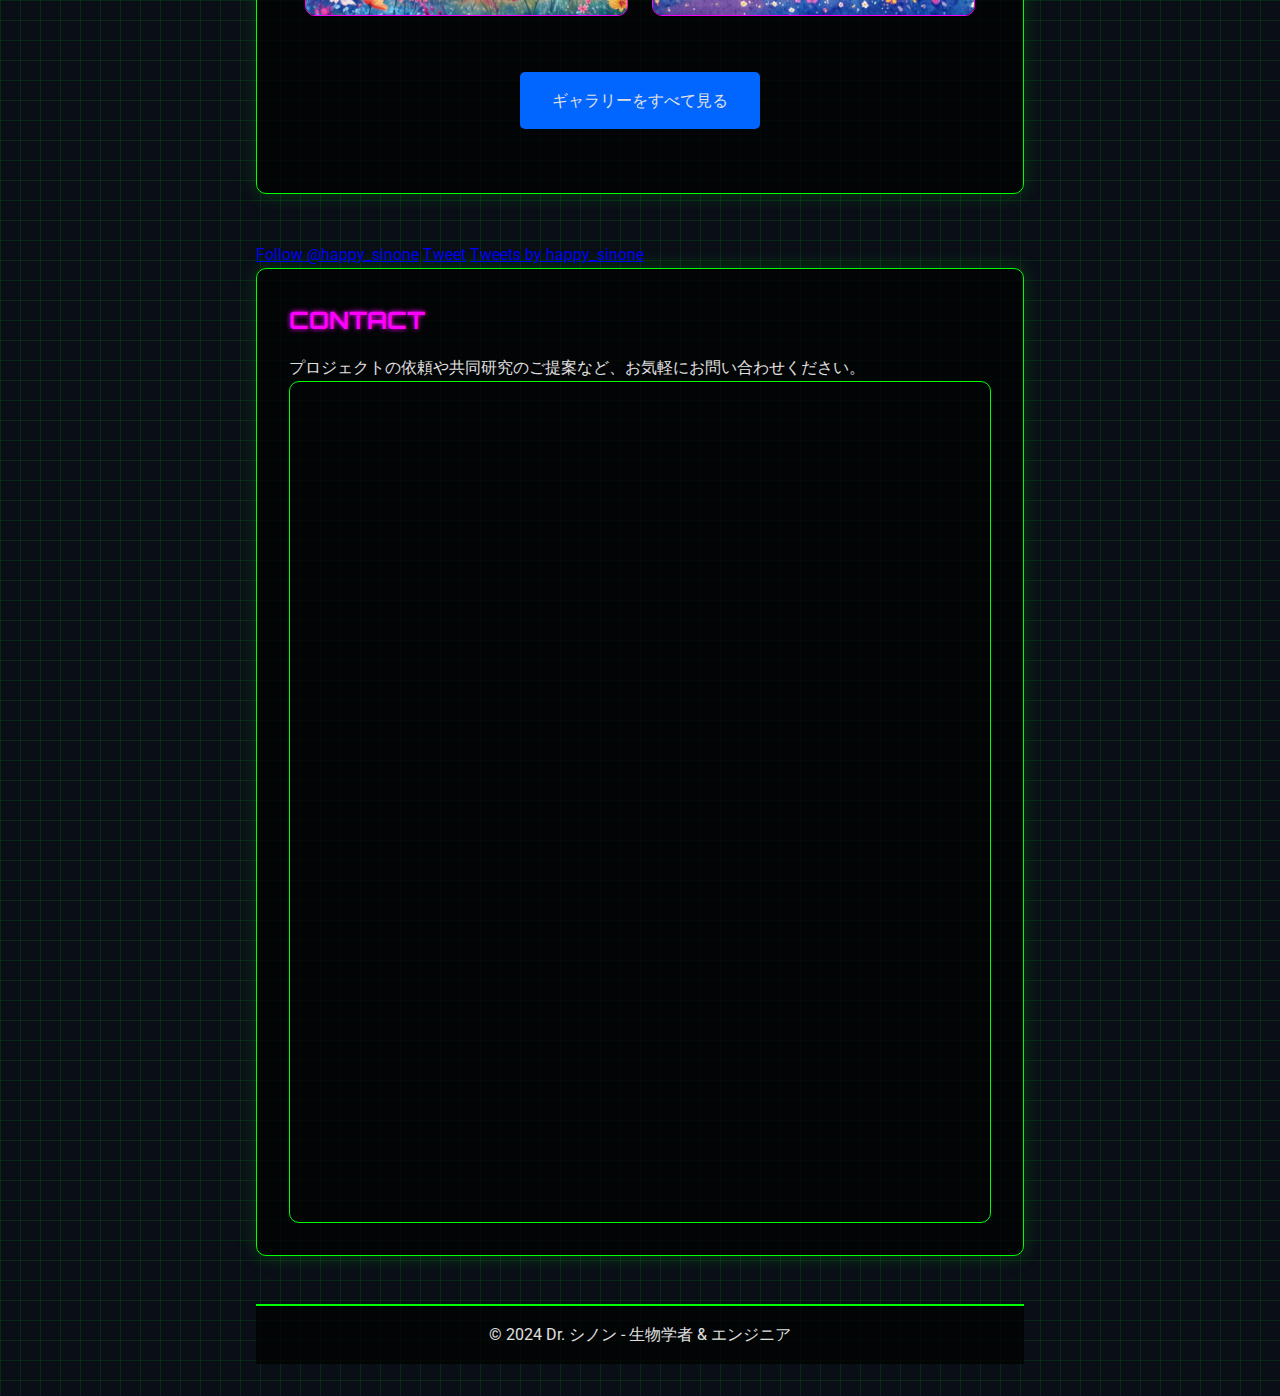
==== commit dd25b1cd: "add project" ====
--- a/index.html
+++ b/index.html
@@ -54,6 +54,9 @@
             </nav>
         </header>
         <main>
+            <!-- follow / share -->
+            <a href="https://twitter.com/happy_sinone?ref_src=twsrc%5Etfw" class="twitter-follow-button" data-show-count="false">Follow @happy_sinone</a><script async src="https://platform.twitter.com/widgets.js" charset="utf-8"></script>
+            <a href="https://twitter.com/share?ref_src=twsrc%5Etfw" class="twitter-share-button" data-show-count="false">Tweet</a><script async src="https://platform.twitter.com/widgets.js" charset="utf-8"></script>
             <section id="about">
                 <h2>About Me</h2>
                 <img src="images/sinone_icon.jpg" alt="AI生成によるシノンの肖像画" class="profile-image dynamic-image">
@@ -205,6 +208,9 @@
                     <a id="downloadBtn" href="" download class="download-btn">画像をダウンロード</a>
                 </div>
             </div>
+            <a href="https://twitter.com/happy_sinone?ref_src=twsrc%5Etfw" class="twitter-follow-button" data-show-count="false">Follow @happy_sinone</a><script async src="https://platform.twitter.com/widgets.js" charset="utf-8"></script>
+            <a href="https://twitter.com/share?ref_src=twsrc%5Etfw" class="twitter-share-button" data-show-count="false">Tweet</a><script async src="https://platform.twitter.com/widgets.js" charset="utf-8"></script>
+            <a class="twitter-timeline" href="https://twitter.com/happy_sinone?ref_src=twsrc%5Etfw">Tweets by happy_sinone</a> <script async src="https://platform.twitter.com/widgets.js" charset="utf-8"></script> 
             <section id="contact">
                 <h2>Contact</h2>
                 <p>プロジェクトの依頼や共同研究のご提案など、お気軽にお問い合わせください。</p>
@@ -215,7 +221,6 @@
                     </iframe>
                 </div>
             </section>
-
             <footer>
                 <p>&copy; 2024 <span class="dynamic-name">Dr. シノン</span> - 生物学者 & エンジニア</p>
             </footer>
